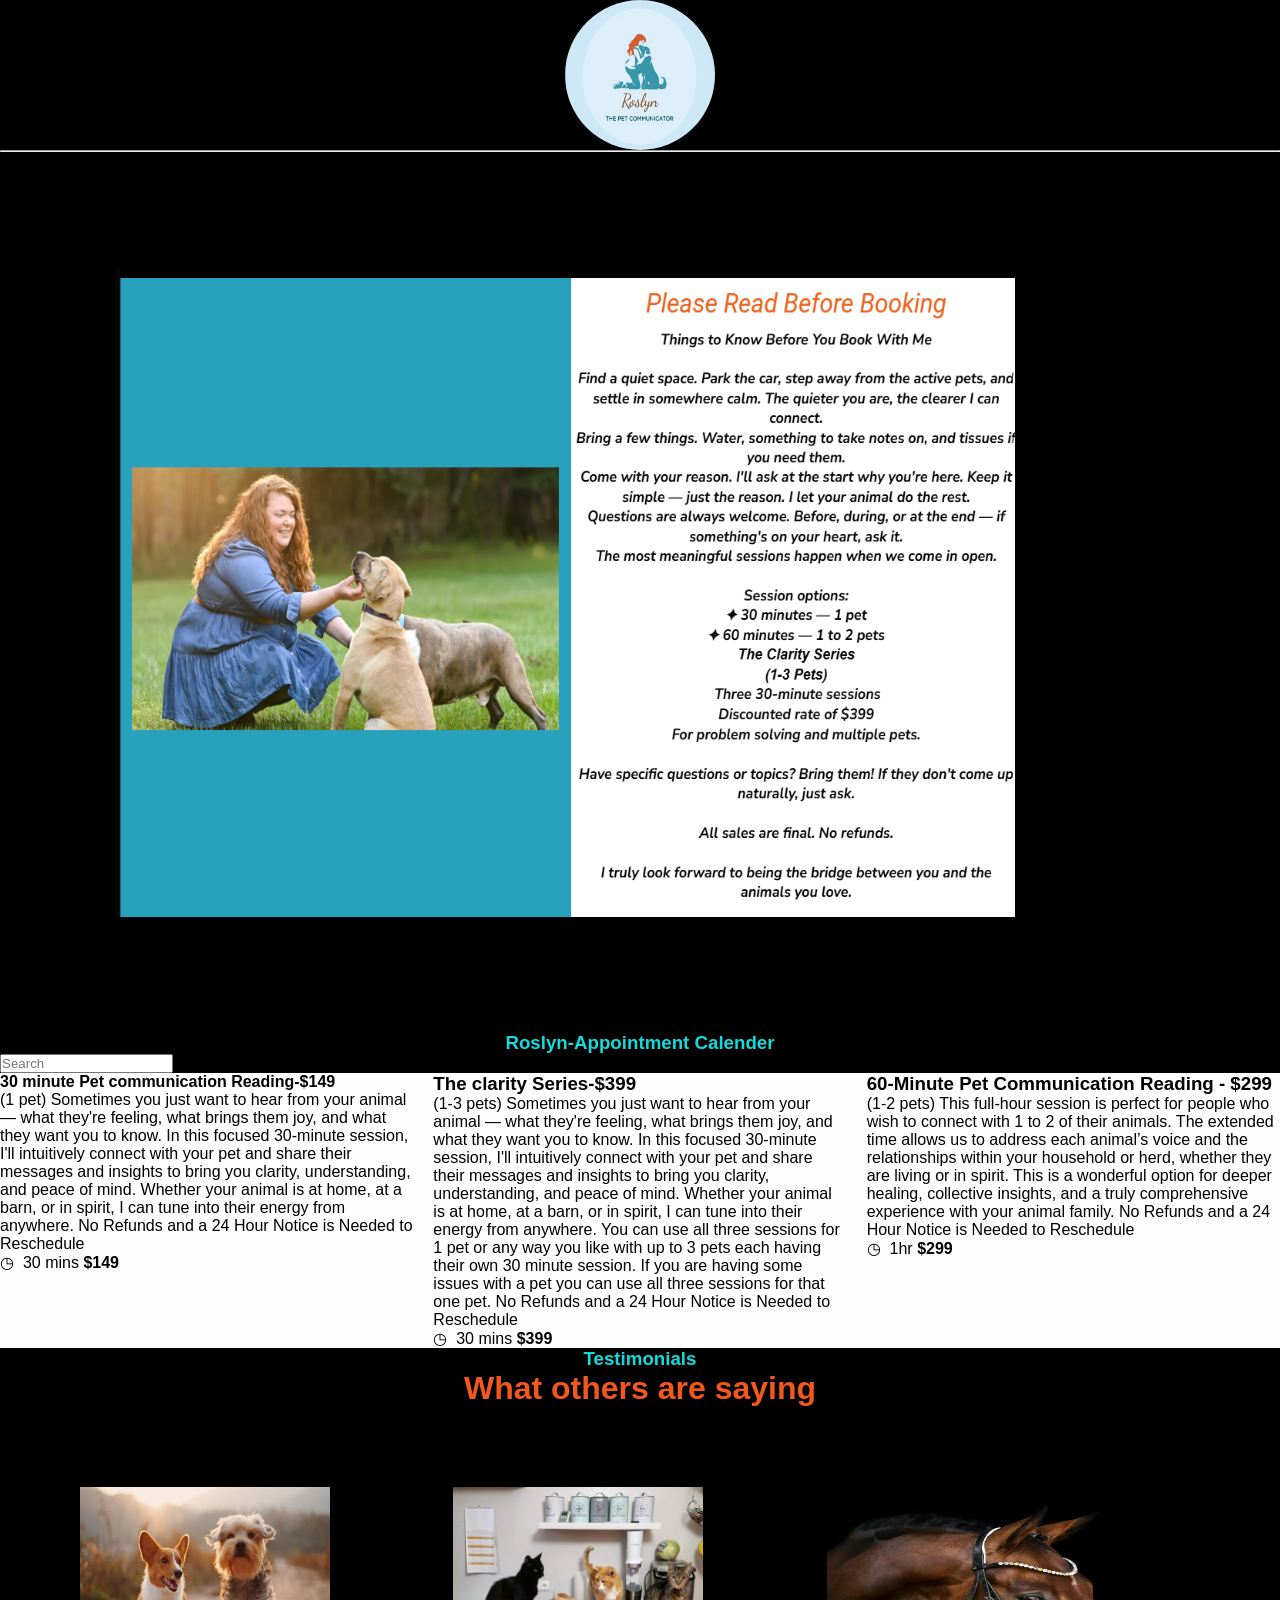
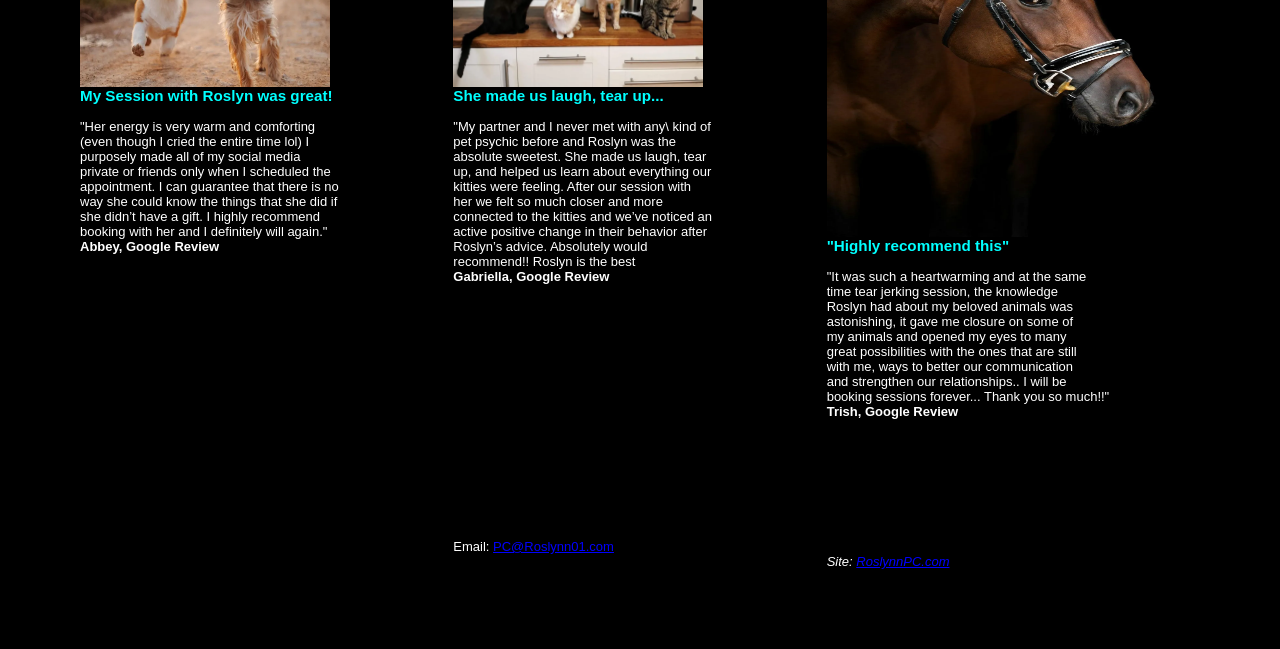
==== index.html @ 537d7825 "Initial Commit" ====
<! DOCTYPE html>
<html>
    <head>
        <title>Roslyn</title>
        <link rel="stylesheet" href="style.css">
    </head>
    <body>
        <header>
            <div class="logo">
            <img src="logo.png" width="150" height="150">
            </div>
        </header>
        <hr>
        
        <div class="byg">
            <img src="new.png" width="900" height="650">
        </div>


             <div class="boo">
            <h3>Roslyn-Appointment Calender</h3>
            </div>
            <div class="search-box">
        <input type="text" placeholder="Search">
        </div>
    
    </div>

    <section class="class-containter">
    
            <!--card 1-->
            <div class="osh">
                    <h4>30 minute Pet communication Reading-$149</h4>
                            <p>(1 pet) Sometimes you just want to hear from your
                             animal — what they're feeling, what brings them joy, and 
                                 what they want you to know. In this focused 30-minute session,
                                 I'll intuitively connect with your pet and share their messages 
                                     and insights to bring you clarity, understanding, and peace of mind.
                                      Whether your animal is at home, at a barn, or in spirit, I can tune
                                         into their energy from anywhere. No Refunds and a 24 Hour Notice is
                                            Needed to Reschedule</p>

                <div class="button">
                     <span>◷ &nbsp;30 mins</span>
                        <strong>$149</strong>
    
                </div>

            </div>

        <!--card 2-->
        <div class="buss">
                <h3>The clarity Series-$399</h3>
                    <p>(1-3 pets) Sometimes you just want to hear from your animal — what they're
                        feeling, what brings them joy, and what they want you to know. In this focused
                        30-minute session, I'll intuitively connect with your pet and share their
                        messages and insights to bring you clarity, understanding, and peace of mind.
                            Whether your animal is at home, at a barn, or in spirit, I can tune into their 
                            energy from anywhere. You can use all three sessions for 1 pet or any way you
                            like with up to 3 pets each having their own 30 minute session. If you are having 
                                some issues with a pet you can use all three sessions for that one pet. No Refunds
                                and a 24 Hour Notice is Needed to Reschedule</p>
            
                  <div class="buq">
                        <span>◷ &nbsp;30 mins</span>
                        <strong>$399</strong>
                  </div>

        </div>
             <!--card 3-->
                <div class="bizz">
                        <h3>60-Minute Pet Communication Reading - $299</h3>
                                <p>(1-2 pets) This full-hour session is perfect for people who wish to connect with 1 to 2 of their
                                    animals. The extended time allows us to address each animal’s voice and the relationships within 
                                    your household or herd, whether they are living or in spirit. This is a wonderful option for deeper
                                         healing, collective insights, and a truly comprehensive experience with your animal family. No Refunds
                                         and a 24 Hour Notice is Needed to Reschedule</p>
                                        <div class="uzz">
                                                    <span>◷ &nbsp;1hr</span>
                                                        <strong>$299</strong>
                                        </div>
                </div>
    </section>
                <div class="bym">
                <h3>Testimonials</h3>
                    <h1><b>What others are saying</b></h1>
                    </div>


            <section class="leg">
                <!--card 1-->
                <div class="firstt">
                    <img src="qqq" height="200" width="250">
                    <h3>My Session with Roslyn was great!</h3>
                     <br><p>"Her energy is very warm and comforting<br>
                        (even though I cried the entire time lol) I<br> 
                        purposely made all of my social media<br> private
                         or friends only when I scheduled the<br> appointment.
                        I can guarantee that there is no<br> way she could know 
                        the things that she did if<br> she didn’t have a gift. I 
                        highly recommend <br>booking with her and I definitely will 
                        again."</p>
                        <h4>Abbey, Google Review</h4>
                </div>

                <!--card 2-->
                <div class="secc">
                   <img src="cat 2" width="250" height="200">
                   <h3>She made us laugh, tear up...</h3>
                  <br><p>"My partner and I never met with any\
                    kind of<br> pet psychic before and Roslyn was the <br>absolute 
                    sweetest. She made us laugh, tear<br> up, and helped us learn
                     about everything our <br>kitties were feeling. After our session
                    with<br> her we felt so much closer and more <br>connected to the kitties
                    and we’ve noticed an<br> active positive change in their behavior after<br> 
                     Roslyn’s advice. Absolutely would<br> recommend!! Roslyn is the best</p> 
                     <h4>Gabriella, Google Review</h4>
                    <br>
                    <br>
                    <br>
                    <br>
                    <br>
                    <br>
                    <br>
                    <br>
                    <br>
                    <br>
                    <br>
                    <br>
                    <br>
                    <br>
                    <br>
                    <br>

                     <br><p>Email: <u>PC@Roslynn01.com</u></p>
                </div>

                <!--card 3-->
                <div class="thirdd">
                    <img src="horses" width=" 350" height="350">
                    <h3>"Highly recommend this"</h3>   
                    <br><p>"It was such a heartwarming and at the same<br> time tear
                        jerking session, the knowledge <br> Roslyn had about my 
                        beloved animals was<br> astonishing, it gave me closure
                        on some of<br> my animals and opened my eyes to many <br>great
                        possibilities with the ones that are still<br> with me,
                        ways to better our communication<br> and strengthen our
                        relationships.. I will be<br> booking sessions forever...
                        Thank you so much!!"</p>
                     <h4>Trish, Google Review</h4>
                    <br>
                    <br>    
                    <br>    
                    <br>
                    <br>    
                    <br>    
                    <br>
                    <br> 
                     <br><p><i>Site: <u>RoslynnPC.com</u></i></p>
                     
                </div> 
        </section>                

    </body>          
</html>
---- style.css ----
* {
    margin: 0;
    padding: 0;
    box-sizing: border-box;
    font-family: Arial, Helvetica, sans-serif;
}
body{
    background-color: black;
    color: rgb(17, 219, 219);
    
}
h1{
    color: rgb(242, 87, 30);
}
.first{
    display: grid;
    grid-template-columns: 1fr 1fr 1fr;
    max-width: 1100px;
    margin: 50px auto;
    font-size: large;
   
}
header{
    text-align: center;
    img{
        border-radius: 100px;
    }


}
.second{
    text-align: center;
}
.btn{
    color: rgb(255, 255, 255);
    background-color: orangered;
    border-radius: 10px;
    border-color: gold;
    padding:10px auto;
    margin: 10px auto;
   width: 125px;
   height: 35px;
    
}
.btn:hover{
    cursor: pointer;
    transition: 0.38s;
    background-color: azure;
    color: black;
}
.third{
    grid-template-columns: 1fr 1fr;
    gap: 20px;
    align-items: center;
    display: grid;
    padding: 50px;
    font-family: Arial, Helvetica, sans-serif;
    h2{
        color: orangered;
    }
}
.vizz{
     grid-template-columns: 1fr 1fr;
    gap: 20px;
    align-items: start;
    display: grid;
    padding: 50px;
    font-family: Arial, Helvetica, sans-serif;
    h2{
        color: white;
        bold;
    }
}
.fourth{
     grid-template-columns: 1fr 1fr;
     color: white;
    gap: 20px;
    align-items: center;
    display: grid;
    padding: 50px;
    h2{
        color: orangered;
    }
    u{
        color: blue;
    }
}
.fifth{
    align-content: center;
    text-align: center;
    padding: 50px;
}
.sixth{
    display: grid;
    grid-template-columns: 1fr 1fr 1fr;
    padding: 50px;
    align-content: center;
    gap: 20px;
    margin: 30px;
}
.seven{
    display: grid;
    grid-template-columns: 1fr 1fr;
    padding: 50px;
    gap: 30px;
    margin: 60px;
}
.abu{
    text-align: center;
}
.eight{
    display: grid;
    grid-template-columns: 1fr 1fr;
    gap: 15px;
    padding: 50px;
    margin: 70px;
    font-size: large;
}
.nine{
    display: grid;
    grid-template-columns: 1fr 1fr;
    gap: 30px;
    padding: 50px;
    u{
        color: blue;
    }
}
.byg{
    align-items: center;
    margin: 50px;
    padding: 65px;
}
.bym{
    text-align: center;
}
.leg{
    color: white;
    display: grid;
    grid-template-columns: 1fr 1fr 1fr;
    padding: 50px;
    align-content: center;
    margin: 30px;
    font-size: small;
    u{
        color: blue;
    }
  h3{
        color: aqua;
    }
}
.class-containter{
    display: flex;
    gap: 20px;
    justify-content: center;
    background-color: rgb(255, 254, 254);
    color: black;

}
.osh{
    flex: 1;
    border: 1px cornflowerblue;
    border-radius: 25px;

}
.buss{
    flex: 1;
    border: 1px cornflowerblue;
    border-radius: 25px;

}
.bizz{
    flex: 1;
    border-radius: 25px;
    border: 1px cornflowerblue;
}
.boo{
text-align: center;
}
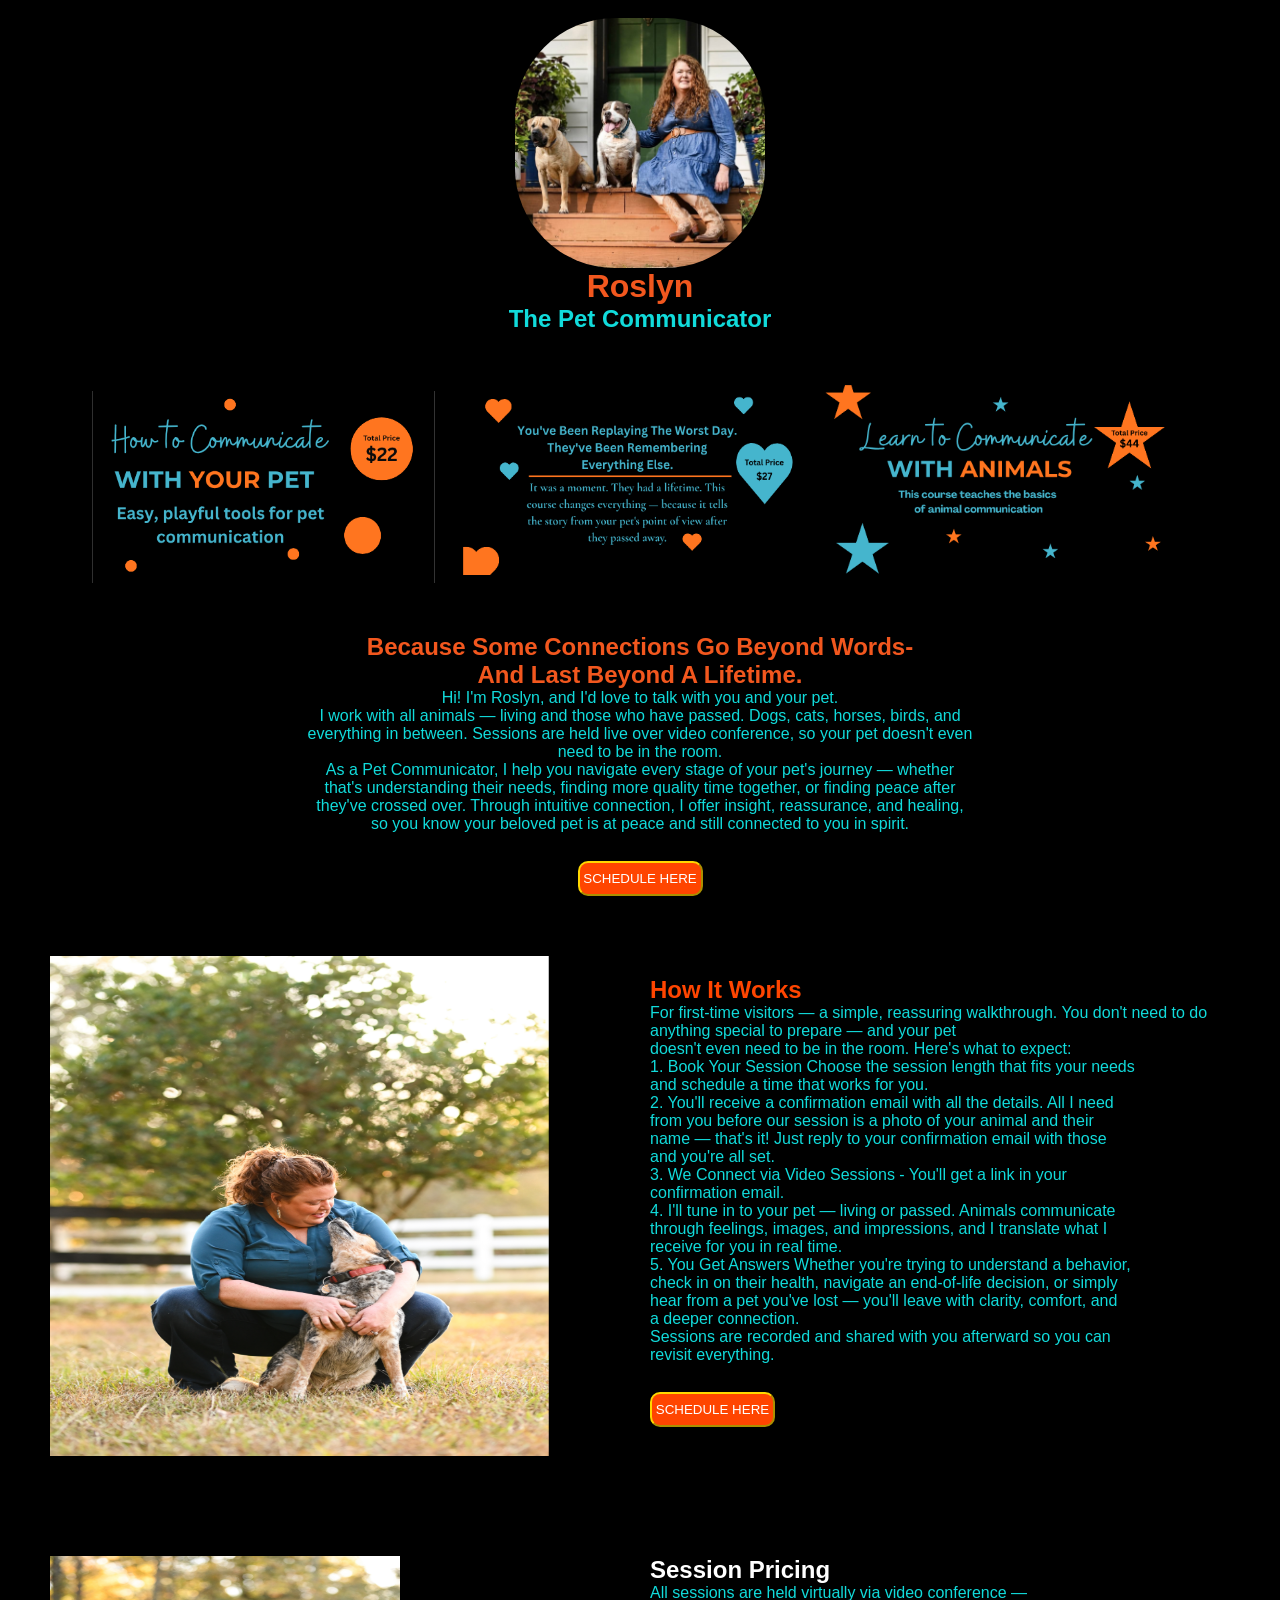
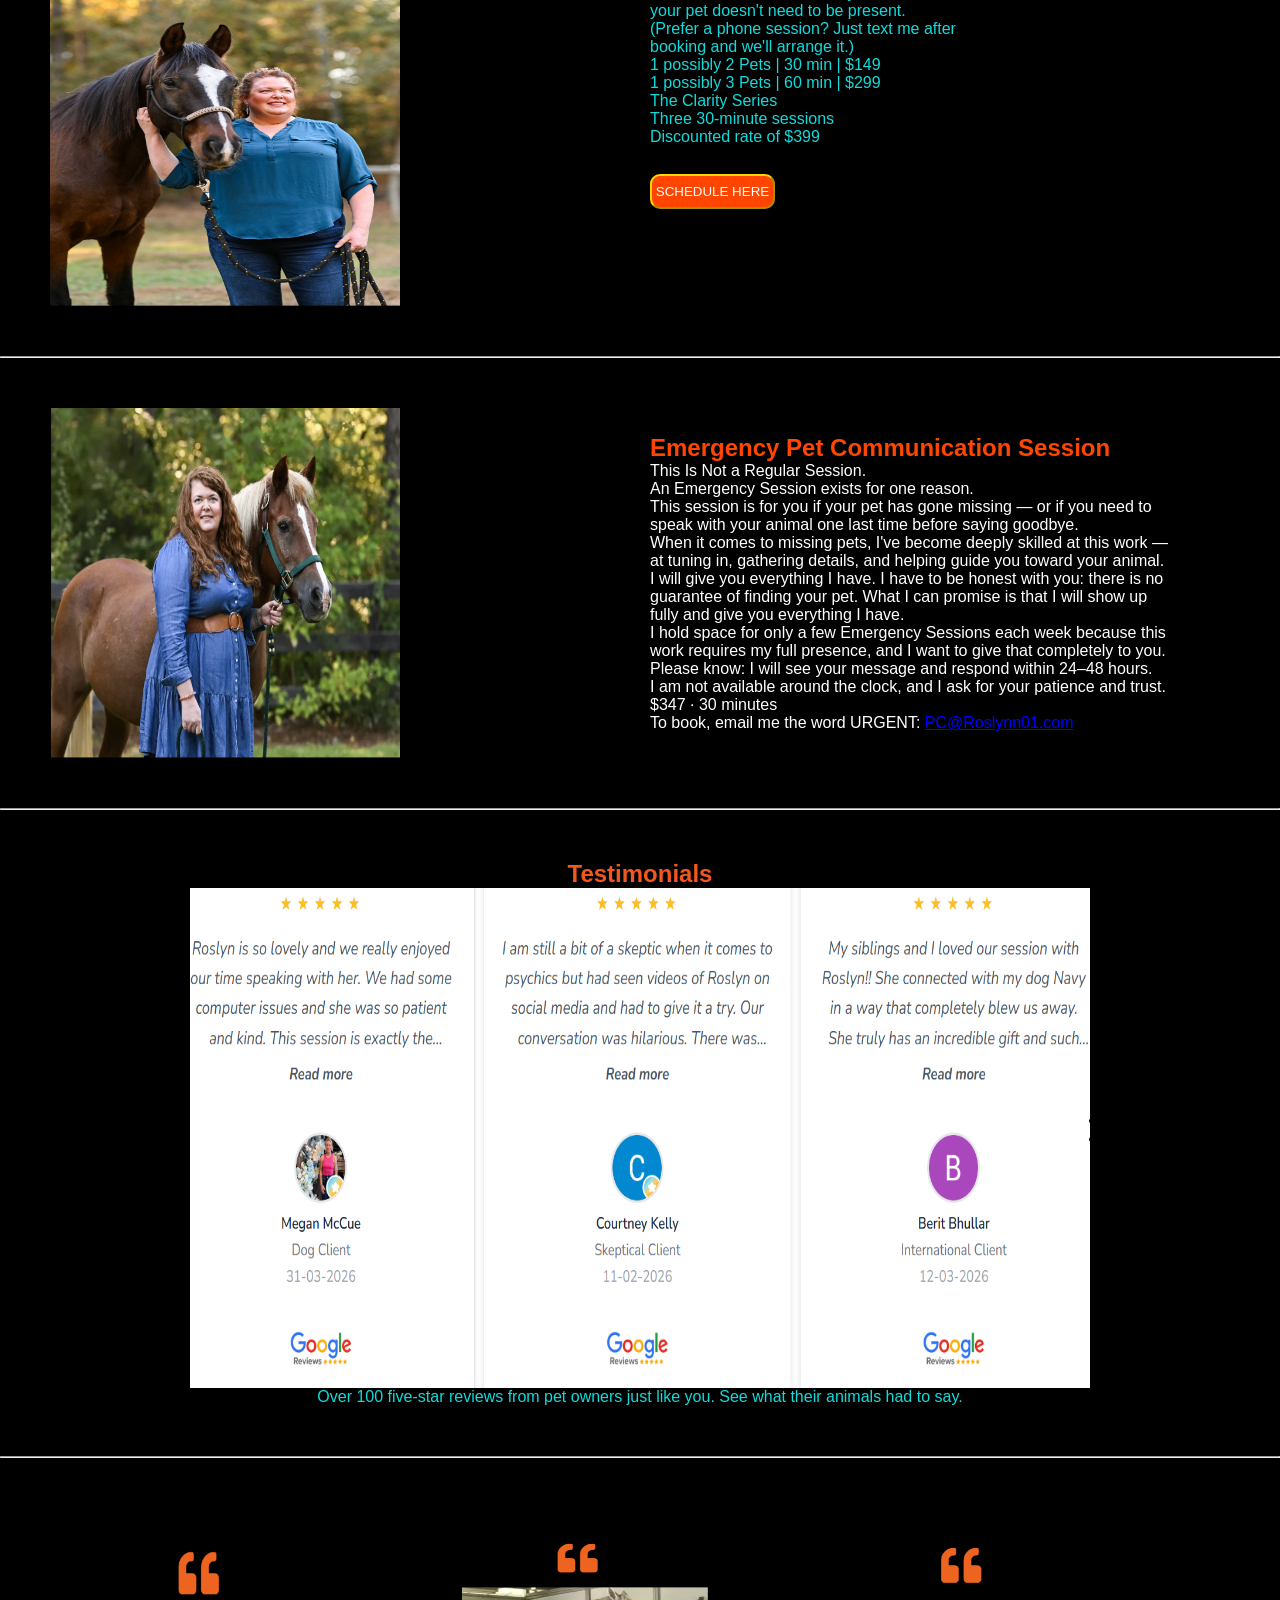
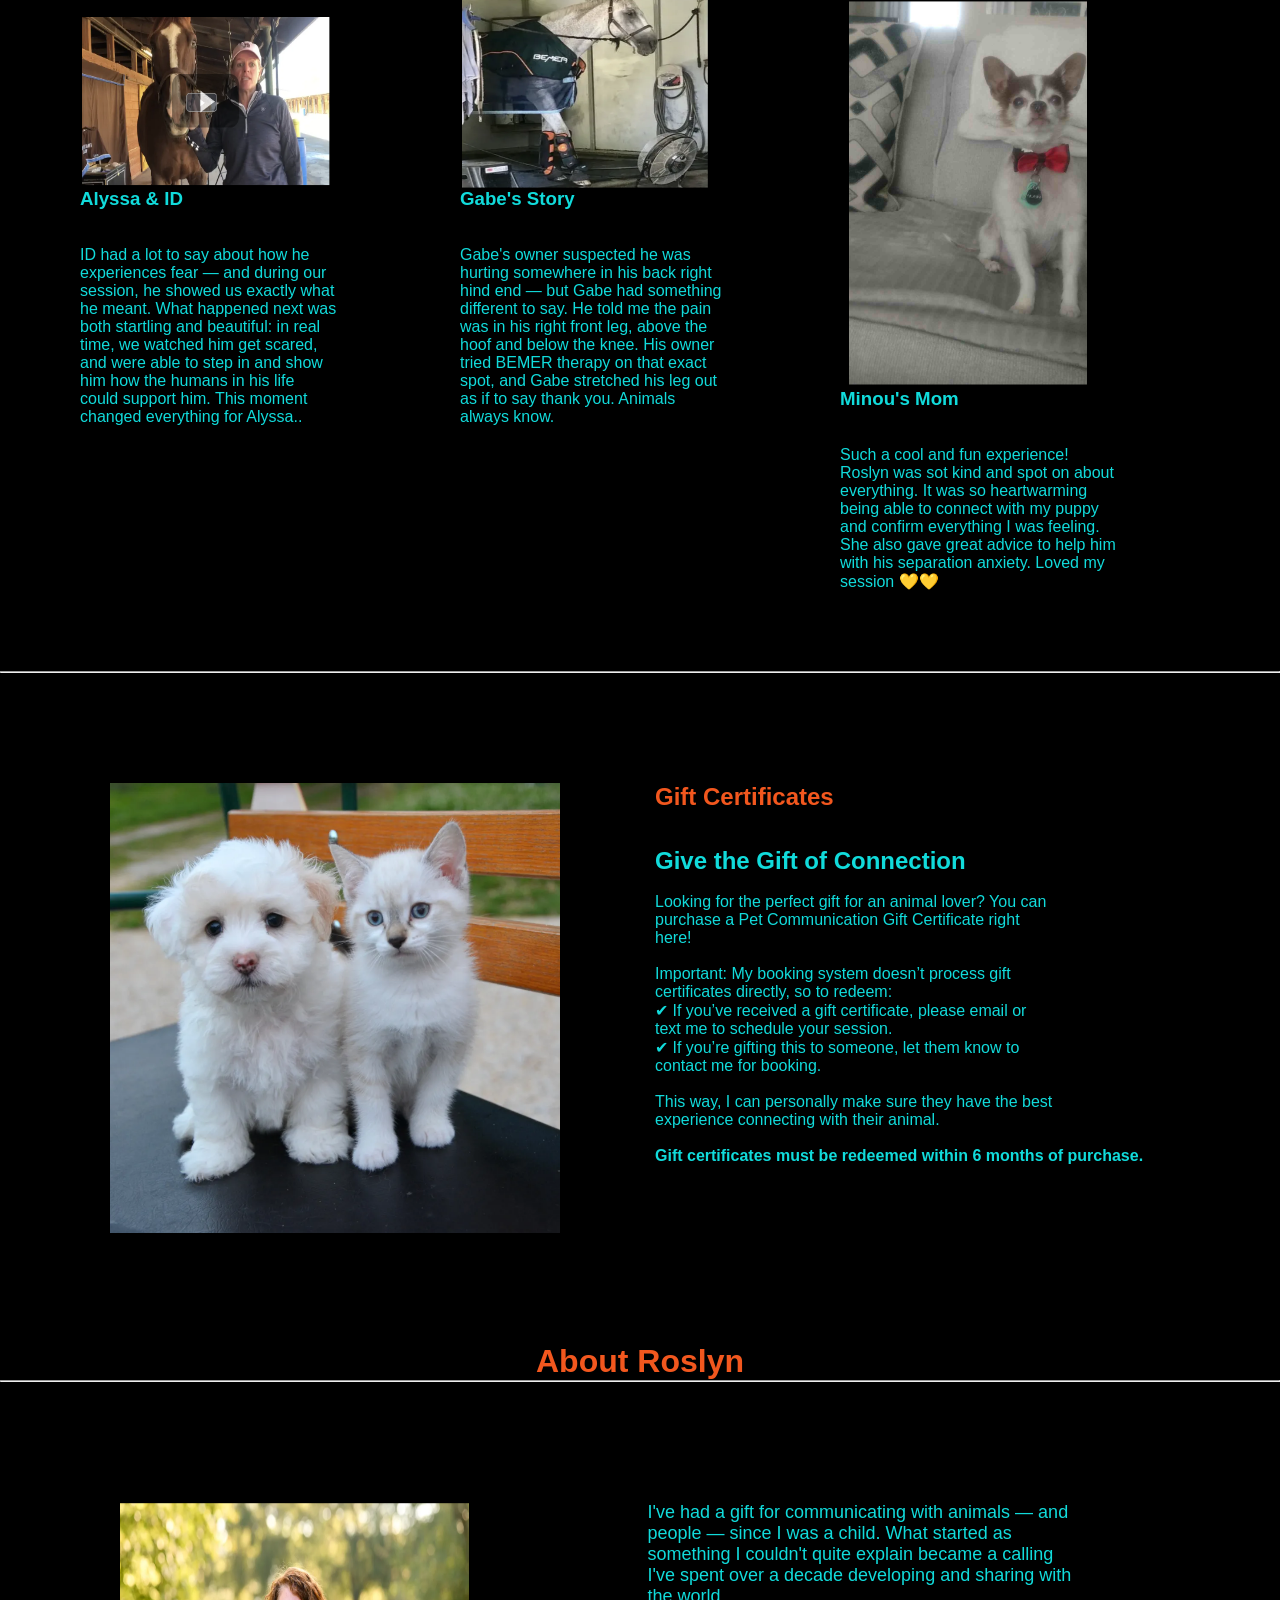
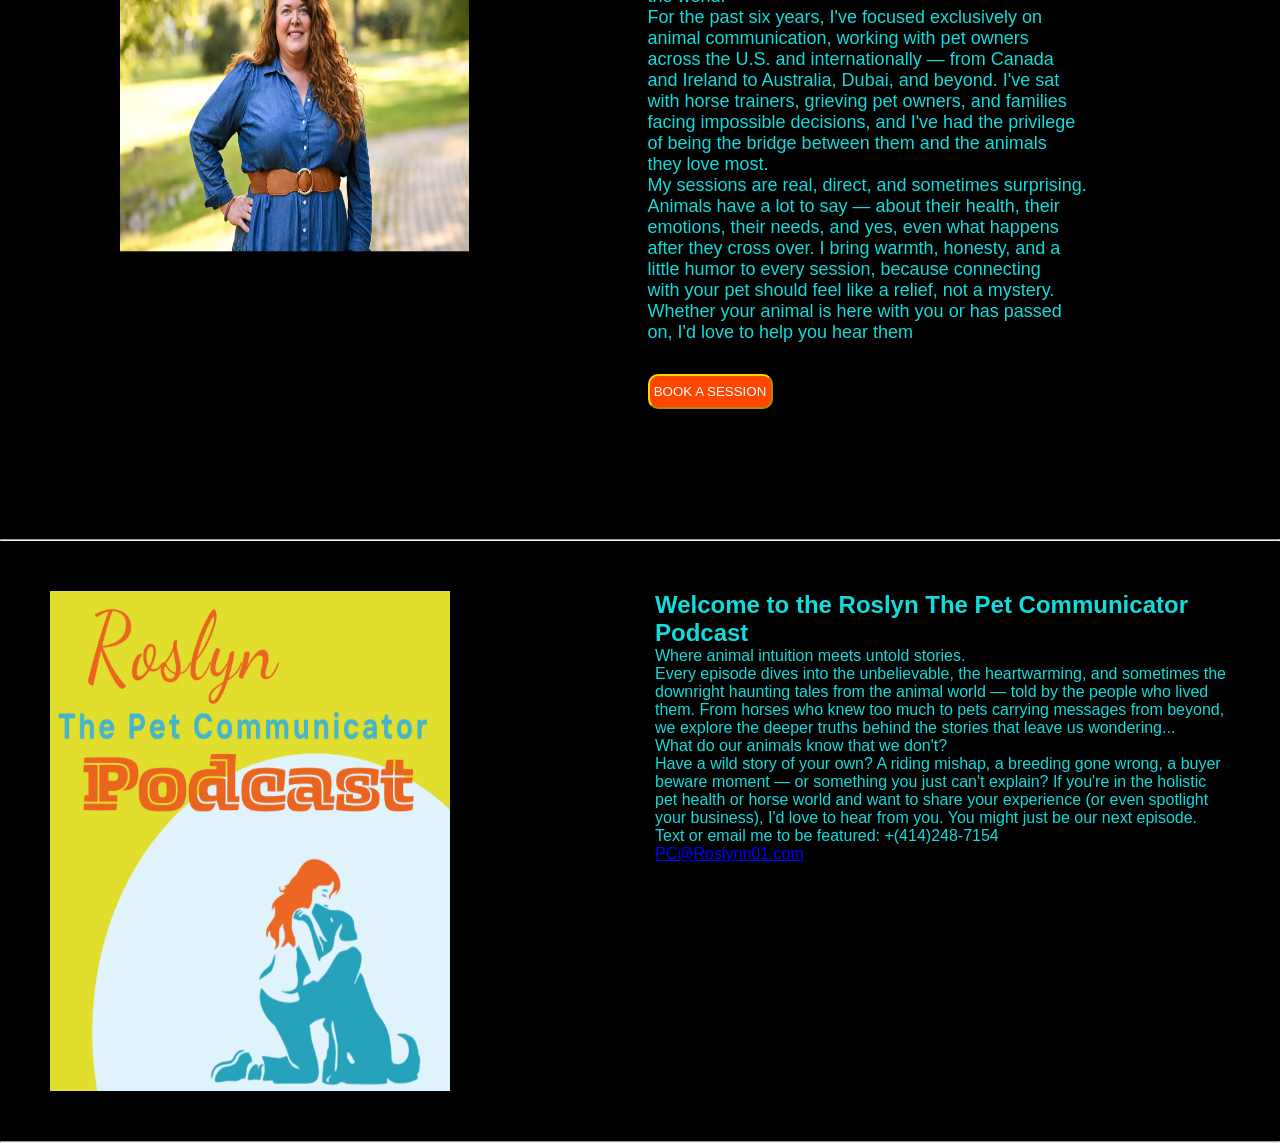
==== commit ca13cb21: "Renamed a folder to suit the actual index file" ====
--- a/index.html
+++ b/index.html
@@ -6,160 +6,263 @@
     </head>
     <body>
         <header>
-            <div class="logo">
-            <img src="logo.png" width="150" height="150">
-            </div>
+            <br>
+            <img src="with.jpg" width="250" height="250">
+            <h1>Roslyn</h1>
+            <h2>The Pet Communicator</h2>
+            
         </header>
-        <hr>
-        
-        <div class="byg">
-            <img src="new.png" width="900" height="650">
+
+        <div class="first">
+        
+            <img src="first img.png" width="350" height="200">
+            <img src="secimg.png" width="350" height="200">
+            <img src="thirsdimg.png" width="350" height="200">
+            
+
         </div>
-
-
-             <div class="boo">
-            <h3>Roslyn-Appointment Calender</h3>
-            </div>
-            <div class="search-box">
-        <input type="text" placeholder="Search">
-        </div>
-    
-    </div>
-
-    <section class="class-containter">
-    
+        <section class="second">
+            <h1>Because Some Connections Go Beyond Words-<br>
+                And Last Beyond A Lifetime.</h1>
+                <p>Hi! I'm Roslyn, and I'd love to talk with you and your pet.<br>
+                    I work with all animals — living and those who have passed. 
+                    Dogs, cats, horses, birds, and <br>everything in between. Sessions 
+                    are held live over video conference, so your pet doesn't even <br>
+                    need to be in the room.<br>
+                    As a Pet Communicator, 
+                    I help you navigate every stage 
+                    of your pet's journey — whether<br> that's understanding 
+                    their needs, finding more quality time together, or finding 
+                    peace after<br> they've crossed over. Through intuitive connection,
+                     I offer insight, reassurance, and healing,<br> so you know your beloved 
+                     pet is at peace and still connected to you in spirit.</p>
+                     
+                     <a href="index.html">
+                        <br><button  class="btn">SCHEDULE HERE</button>
+                     </a>
+        </section>
+
+        <section class="third">
+            <div class="min">      
+              <img src="withdog.png" width="500" height="500">
+              </div>
+              <div>
+            <h2>How It Works</h2>
+            <p>For first-time visitors — a simple, reassuring walkthrough.
+                You don't need to do anything special to prepare — 
+                and your pet<br> doesn't even need to be in the room. Here's what to expect:</p>
+                <p>1. Book Your Session Choose the session length that fits your needs<br> and 
+                    schedule a time that works for you.</p>
+                <p>2. You'll receive a confirmation email
+                     with all the details. All I need<br> from you 
+                     before our session is a photo of your animal 
+                     and their<br> name — that's it! Just reply to your 
+                     confirmation email with those<br> and you're all set.</p>
+                <p>3. We Connect via Video Sessions - You'll get a 
+                    link in your<br> confirmation email.</p>
+                <p>4. I'll tune in to your pet — living or passed.
+                     Animals communicate<br> through feelings, images, and 
+                     impressions, and I translate what I<br> receive for you in real time.</p>
+                <p>5. You Get Answers Whether you're trying to understand a behavior,<br> check 
+                    in on their health, navigate an end-of-life decision, or simply<br> hear from
+                     a pet you've lost — you'll leave with clarity, comfort, and<br> a deeper connection.</p>
+                <p>Sessions are recorded and shared with you afterward so you can<br> revisit everything.</p>
+                
+                <a href="index.html">
+                    <br><button  class="btn">SCHEDULE HERE</button>
+                </a><br>
+                </div>
+
+        </section>
+        
+              <div class="vizz">
+            <img src="withors.png" width="350" height="350">
+            
+            <div class="text-container">
+            <h2>Session Pricing</h2>
+            <p>All sessions are held virtually via 
+                video conference —<br>your pet doesn't need to be
+                 present.<br>(Prefer a phone session? Just text me after <br> booking
+                  and we'll arrange it.)</p>
+            <p>1 possibly 2 Pets | 30 min | $149</p>
+            <p>1 possibly 3 Pets | 60 min | $299</p>
+            <p>The Clarity Series</p>
+            <p>Three 30-minute sessions</p>
+            <p>Discounted rate of $399</p>
+            <a href="index.html">
+                <br><button  class="btn">SCHEDULE HERE</button>
+            </a>
+            </div>
+            </div> 
+         
+            <hr>
+         
+       
+        <section class="fourth">
+            <img src="with2.png" width="350" height="350">
+            <div class="dd">
+            <h2>Emergency Pet Communication Session</h2>
+            <p>This Is Not a Regular Session.</p>
+            <p>An Emergency Session exists for one reason.</p>
+            <p>This session is for you if your pet has gone missing
+                 — or if you need to <br> speak with your animal one last 
+                 time before saying goodbye.</p>
+                 <p>When it comes to missing pets, I've become deeply 
+                    skilled at this work — <br> at tuning in, gathering details, 
+                    and helping guide you toward your animal.<br>  I will give you
+                     everything I have. I have to be honest with you: there is no<br>  
+                     guarantee of finding your pet. What I can promise is that I will
+                      show up <br> fully and give you everything I have.</p>
+                      <p>I hold space for only a few Emergency Sessions each week because
+                         this<br>  work requires my full presence, and I want to give that completely
+                          to you.<br>  Please know: I will see your message and respond within 24–48 hours.<br> 
+                           I am not available around the clock, and I ask for your patience and trust.</p>
+                       <p>$347 · 30 minutes</p>
+                       <p>To book, email me the word URGENT:  <u>PC@Roslynn01.com</u></p>
+                       </div>
+                       
+        </section>
+         <hr> 
+        <section class="fifth">
+            <h1><b>Testimonials</b></h1>
+            <img src="test.png" width="900" height="500">
+            <p>Over 100 five-star reviews from pet owners just like you. See what their animals had to say.</p>
+            <a href="#"></a>
+            </a>
+            
+         </section>
+          <hr> 
+
+         <section class="sixth">
             <!--card 1-->
-            <div class="osh">
-                    <h4>30 minute Pet communication Reading-$149</h4>
-                            <p>(1 pet) Sometimes you just want to hear from your
-                             animal — what they're feeling, what brings them joy, and 
-                                 what they want you to know. In this focused 30-minute session,
-                                 I'll intuitively connect with your pet and share their messages 
-                                     and insights to bring you clarity, understanding, and peace of mind.
-                                      Whether your animal is at home, at a barn, or in spirit, I can tune
-                                         into their energy from anywhere. No Refunds and a 24 Hour Notice is
-                                            Needed to Reschedule</p>
-
-                <div class="button">
-                     <span>◷ &nbsp;30 mins</span>
-                        <strong>$149</strong>
-    
+            <div class="card">
+            <img src="blv1.png" width="250" height="250">
+            <h3>Alyssa & ID</h3><br>
+            <br><p>ID had a lot to say about how he<br> experiences
+                 fear — and during our<br> session, he showed us 
+                 exactly what<br> he meant. What happened next was<br>
+                  both startling and beautiful: in real<br> time, we
+                   watched him get scared,<br> and were able to step 
+                   in and show<br> him how the humans in his life<br> could 
+                   support him. This moment <br>changed everything for Alyssa..</p>
+                   </div>
+
+                   <!--card 2-->
+                   <div class="card">
+            <img src="blv2.png" width="250" height="250">
+            <h3>Gabe's Story</h3><br>
+            <br><p>Gabe's owner suspected he was<br> hurting 
+                somewhere in his back right<br> hind end —
+                 but Gabe had something <br>different to say. 
+                 He told me the pain <br>was in his right front 
+                 leg, above the<br> hoof and below the knee. His owner<br>
+                  tried BEMER therapy on that exact <br>spot, and Gabe stretched 
+                  his leg out<br> as if to say thank you. Animals<br> always know.</p>
+                  </div>
+                <!--card 3-->
+                <div class="card">
+            <img src="blv3.png" width="250" height="450">
+            <h3>Minou's Mom</h3><br>
+            <br><p>Such a cool and fun experience! <br>Roslyn was sot
+                 kind and spot on about<br> everything. It was so 
+                 heartwarming <br>being able to connect with my puppy <br>
+                 and confirm everything I was feeling.<br> She also gave 
+                 great advice to help him <br>with his separation anxiety.
+                  Loved my <br>session 💛💛</p>
+                  </div>
+                  
+         </section>
+         <hr>
+
+         <section class="seven">
+            <div class="min">
+                <img src="catcat.png" width="450" height="450">
+            </div>
+            <div class="wrt">
+                <h1>Gift Certificates</h1><br>
+                <br><H2>Give the Gift of Connection</h2><br>
+                <p>Looking for the perfect gift for 
+                  an animal lover? You can<br> purchase a Pet 
+                   Communication Gift Certificate right <br>here!</p><br>
+                   <p>Important: My booking system doesn’t process
+                     gift <br>certificates directly, so to redeem:</p>
+                     <p>✔ If you’ve received a gift certificate, 
+                        please email or <br>text me to schedule your 
+                        session.<br></p>
+                <p>✔ If you’re gifting this to someone, 
+                    let them know to<br> contact me for booking.</p>
+                    <br><p>This way, I can personally make sure they
+                         have the best <br>experience connecting with
+                          their animal.</p>
+                <br><h4>Gift certificates must be redeemed within 6 months of purchase.</h4>
+            </div>
+         </section>
+        
+
+         <div class="abu">
+            <h1><b>About Roslyn</b></h1>
+            </div>
+             <hr> 
+
+         <section class="eight">
+            <div class="vey">
+               <img src="picalone.png" width="350" height="350">
+            </div>
+
+            <div class="vay">
+            <p>I've had a gift for communicating with animals — and<br> 
+                people — since I was a child. What started as<br>  something
+                 I couldn't quite explain became a calling<br> I've spent over
+                  a decade developing and sharing with <br>the world.</p>
+            <p>For the past six years, I've focused exclusively on<br> animal
+                 communication, working with pet owners <br>across the U.S. and 
+                 internationally — from Canada <br>and Ireland to Australia, Dubai, 
+                 and beyond. I've sat <br>with horse trainers, grieving pet owners, and 
+                 families<br> facing impossible decisions, and I've had the privilege <br>of being the 
+                 bridge between them and the animals <br>they love most.</p>
+            <p>My sessions are real, direct, and sometimes surprising.<br> 
+                Animals have a lot to say — about their health, their<br> emotions, 
+                their needs, and yes, even what happens <br>after they cross over. I bring 
+                warmth, honesty, and a<br> little humor to every session, because connecting<br> 
+                with your pet should feel like a relief, not a mystery.<br>
+                Whether your animal is here with you or has passed<br> on, I'd 
+                love to help you hear them</p>
+                <a href="index.html">
+                    <br><button  class="btn">BOOK A SESSION</button>
+                </a>
                 </div>
-
-            </div>
-
-        <!--card 2-->
-        <div class="buss">
-                <h3>The clarity Series-$399</h3>
-                    <p>(1-3 pets) Sometimes you just want to hear from your animal — what they're
-                        feeling, what brings them joy, and what they want you to know. In this focused
-                        30-minute session, I'll intuitively connect with your pet and share their
-                        messages and insights to bring you clarity, understanding, and peace of mind.
-                            Whether your animal is at home, at a barn, or in spirit, I can tune into their 
-                            energy from anywhere. You can use all three sessions for 1 pet or any way you
-                            like with up to 3 pets each having their own 30 minute session. If you are having 
-                                some issues with a pet you can use all three sessions for that one pet. No Refunds
-                                and a 24 Hour Notice is Needed to Reschedule</p>
-            
-                  <div class="buq">
-                        <span>◷ &nbsp;30 mins</span>
-                        <strong>$399</strong>
-                  </div>
-
-        </div>
-             <!--card 3-->
-                <div class="bizz">
-                        <h3>60-Minute Pet Communication Reading - $299</h3>
-                                <p>(1-2 pets) This full-hour session is perfect for people who wish to connect with 1 to 2 of their
-                                    animals. The extended time allows us to address each animal’s voice and the relationships within 
-                                    your household or herd, whether they are living or in spirit. This is a wonderful option for deeper
-                                         healing, collective insights, and a truly comprehensive experience with your animal family. No Refunds
-                                         and a 24 Hour Notice is Needed to Reschedule</p>
-                                        <div class="uzz">
-                                                    <span>◷ &nbsp;1hr</span>
-                                                        <strong>$299</strong>
-                                        </div>
-                </div>
-    </section>
-                <div class="bym">
-                <h3>Testimonials</h3>
-                    <h1><b>What others are saying</b></h1>
-                    </div>
-
-
-            <section class="leg">
-                <!--card 1-->
-                <div class="firstt">
-                    <img src="qqq" height="200" width="250">
-                    <h3>My Session with Roslyn was great!</h3>
-                     <br><p>"Her energy is very warm and comforting<br>
-                        (even though I cried the entire time lol) I<br> 
-                        purposely made all of my social media<br> private
-                         or friends only when I scheduled the<br> appointment.
-                        I can guarantee that there is no<br> way she could know 
-                        the things that she did if<br> she didn’t have a gift. I 
-                        highly recommend <br>booking with her and I definitely will 
-                        again."</p>
-                        <h4>Abbey, Google Review</h4>
-                </div>
-
-                <!--card 2-->
-                <div class="secc">
-                   <img src="cat 2" width="250" height="200">
-                   <h3>She made us laugh, tear up...</h3>
-                  <br><p>"My partner and I never met with any\
-                    kind of<br> pet psychic before and Roslyn was the <br>absolute 
-                    sweetest. She made us laugh, tear<br> up, and helped us learn
-                     about everything our <br>kitties were feeling. After our session
-                    with<br> her we felt so much closer and more <br>connected to the kitties
-                    and we’ve noticed an<br> active positive change in their behavior after<br> 
-                     Roslyn’s advice. Absolutely would<br> recommend!! Roslyn is the best</p> 
-                     <h4>Gabriella, Google Review</h4>
-                    <br>
-                    <br>
-                    <br>
-                    <br>
-                    <br>
-                    <br>
-                    <br>
-                    <br>
-                    <br>
-                    <br>
-                    <br>
-                    <br>
-                    <br>
-                    <br>
-                    <br>
-                    <br>
-
-                     <br><p>Email: <u>PC@Roslynn01.com</u></p>
-                </div>
-
-                <!--card 3-->
-                <div class="thirdd">
-                    <img src="horses" width=" 350" height="350">
-                    <h3>"Highly recommend this"</h3>   
-                    <br><p>"It was such a heartwarming and at the same<br> time tear
-                        jerking session, the knowledge <br> Roslyn had about my 
-                        beloved animals was<br> astonishing, it gave me closure
-                        on some of<br> my animals and opened my eyes to many <br>great
-                        possibilities with the ones that are still<br> with me,
-                        ways to better our communication<br> and strengthen our
-                        relationships.. I will be<br> booking sessions forever...
-                        Thank you so much!!"</p>
-                     <h4>Trish, Google Review</h4>
-                    <br>
-                    <br>    
-                    <br>    
-                    <br>
-                    <br>    
-                    <br>    
-                    <br>
-                    <br> 
-                     <br><p><i>Site: <u>RoslynnPC.com</u></i></p>
-                     
-                </div> 
-        </section>                
-
-    </body>          
-</html>
+         </section>
+          <hr> 
+
+         <section class="nine">
+            <div class="boy">
+            <img src="secss.png" width="400" height="500">
+            </div>
+
+            <div class="boy">         
+                  <h2>Welcome to the Roslyn The Pet Communicator Podcast</h2>
+              <p>Where animal intuition meets untold stories.</p>
+              <p>Every episode dives into the unbelievable, the heartwarming,
+                 and sometimes the downright haunting tales from the animal
+                 world — told by the people who lived them. From horses who 
+                 knew too much to pets carrying messages from beyond, we explore
+                  the deeper truths behind the stories that leave us wondering...</p>
+              <p>What do our animals know that we don't?</p>
+              <p>Have a wild story of your own? A riding mishap, 
+                a breeding gone wrong, a buyer beware moment — or 
+                something you just can't explain? If you're in the holistic
+                 pet health or horse world and want to share your experience 
+                 (or even spotlight your business), I'd love to hear from you. 
+                 You might just be our next episode.</p>
+                 <p>Text or email me to be featured: +(414)248-7154</p>
+                 <p><u>PC@Roslynn01.com</u></p>
+                  
+            </div>       
+                </section>
+                 <hr> 
+                
+
+        
+       
+     </body>
+</html>
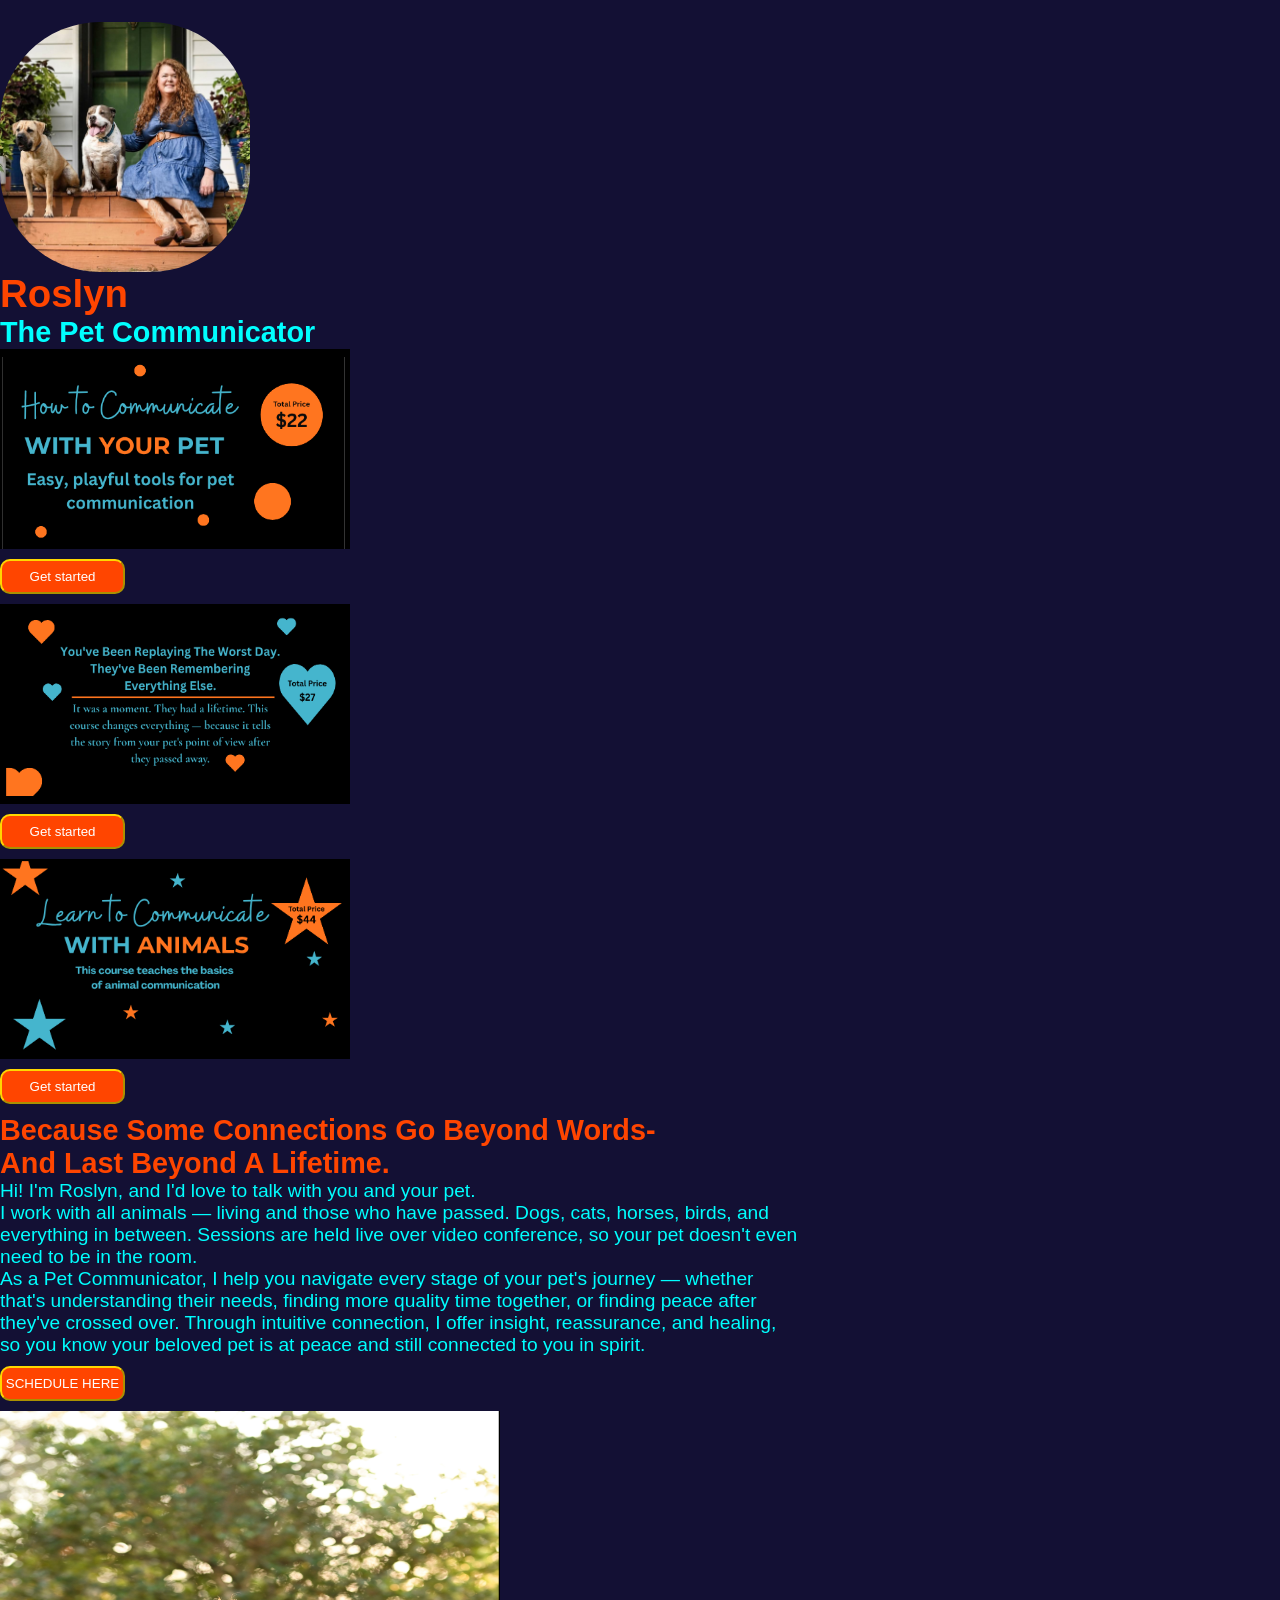
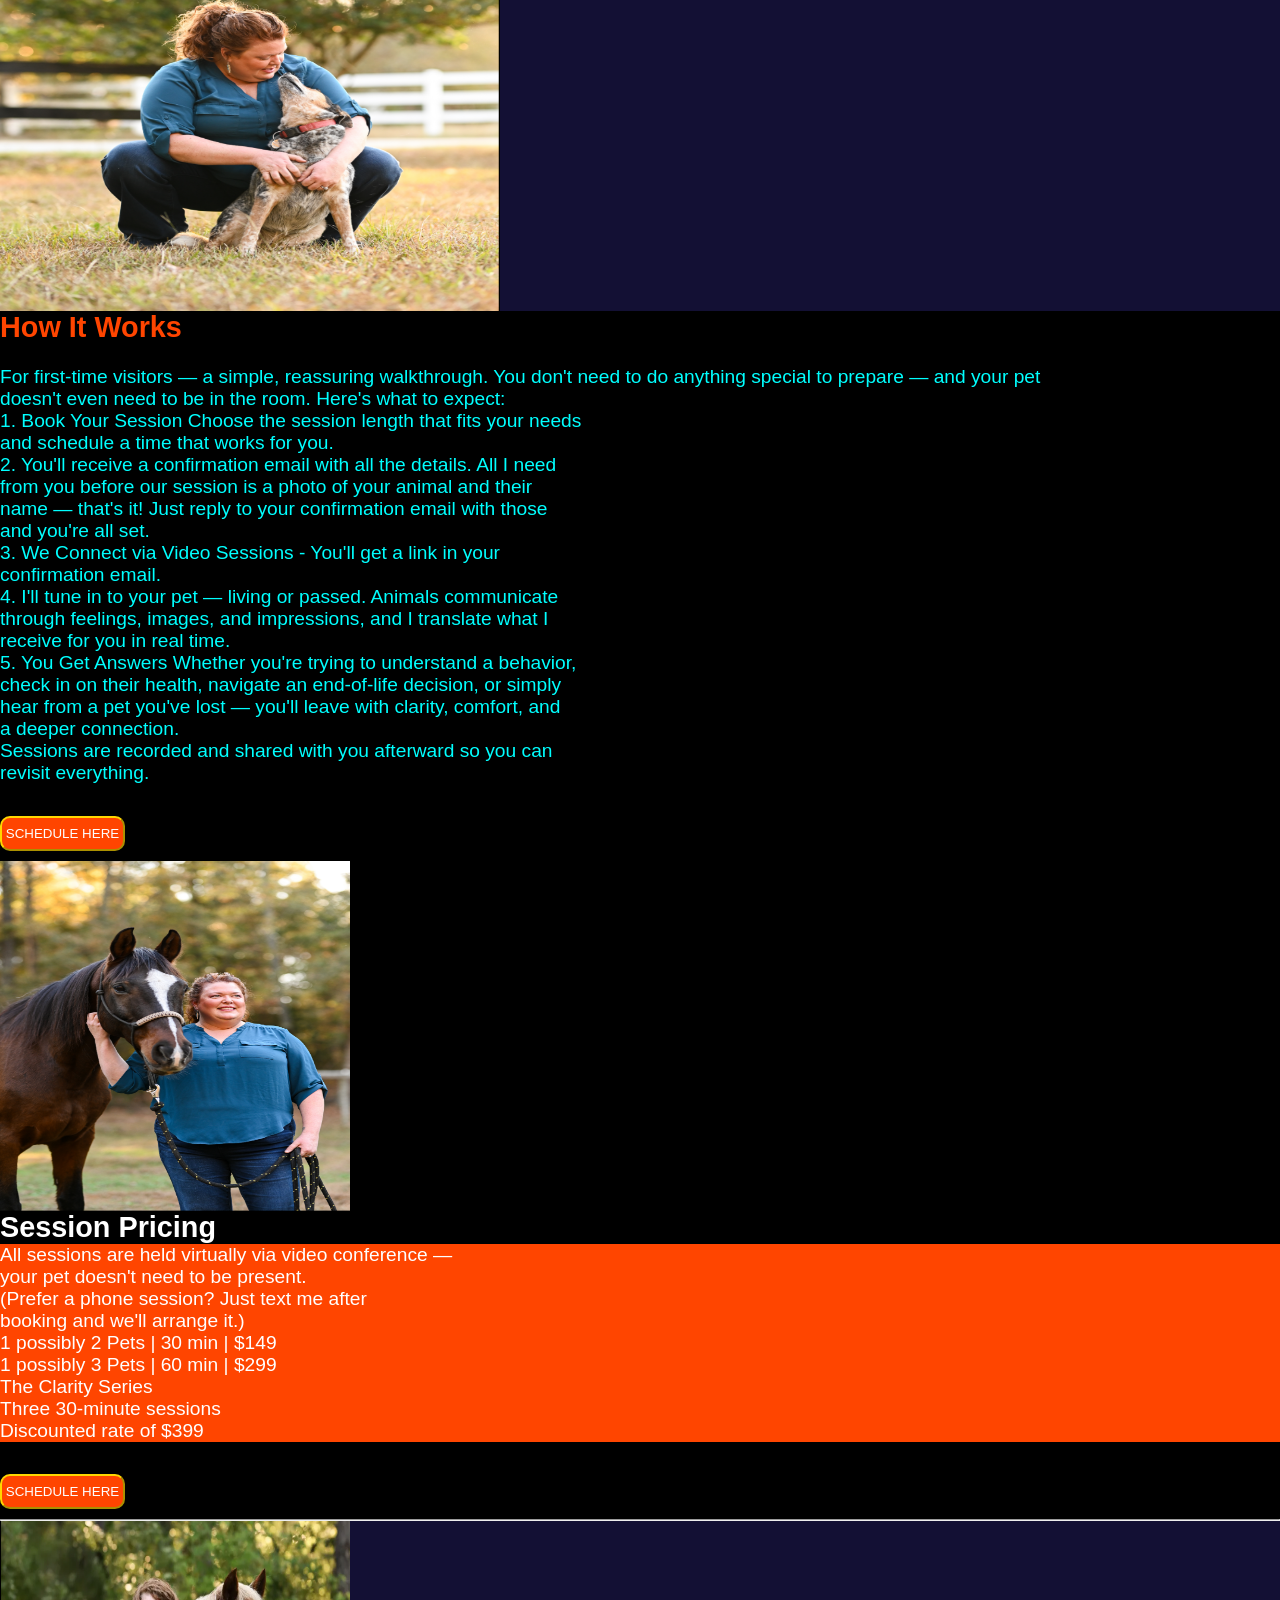
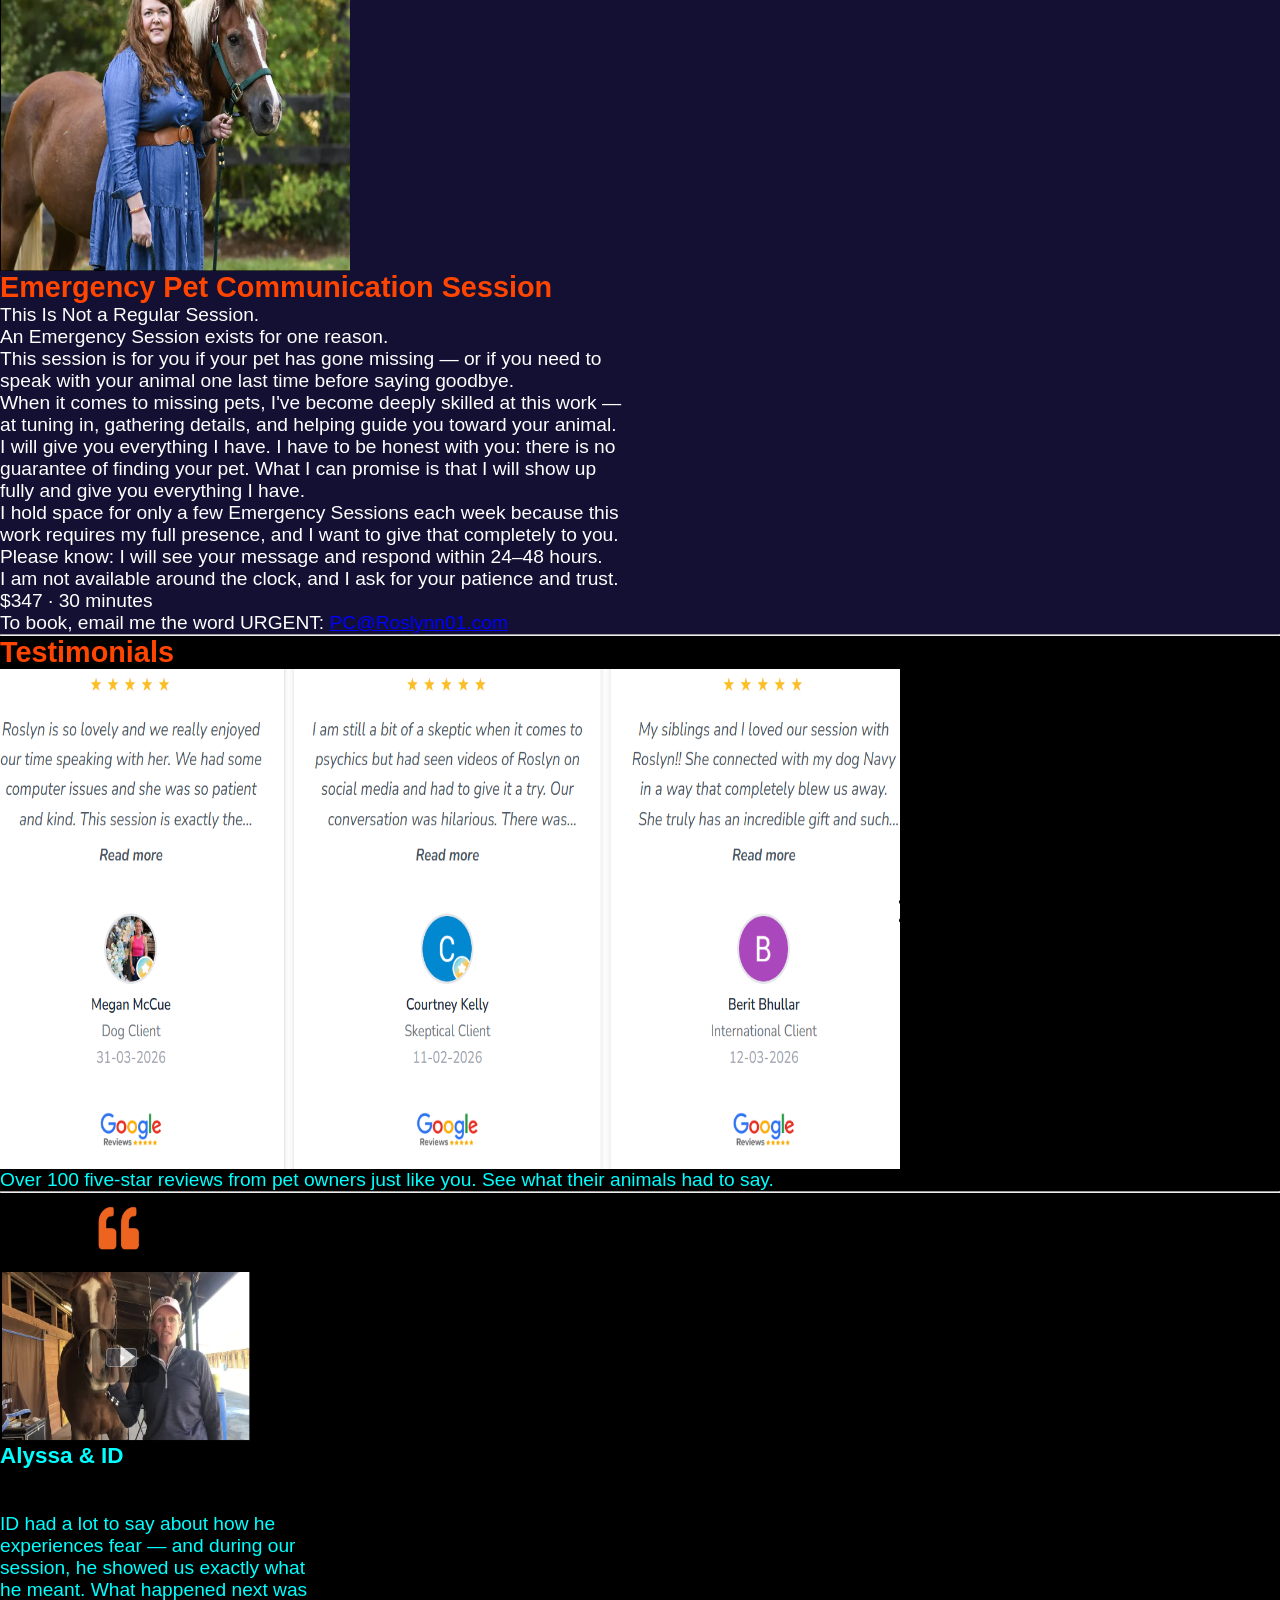
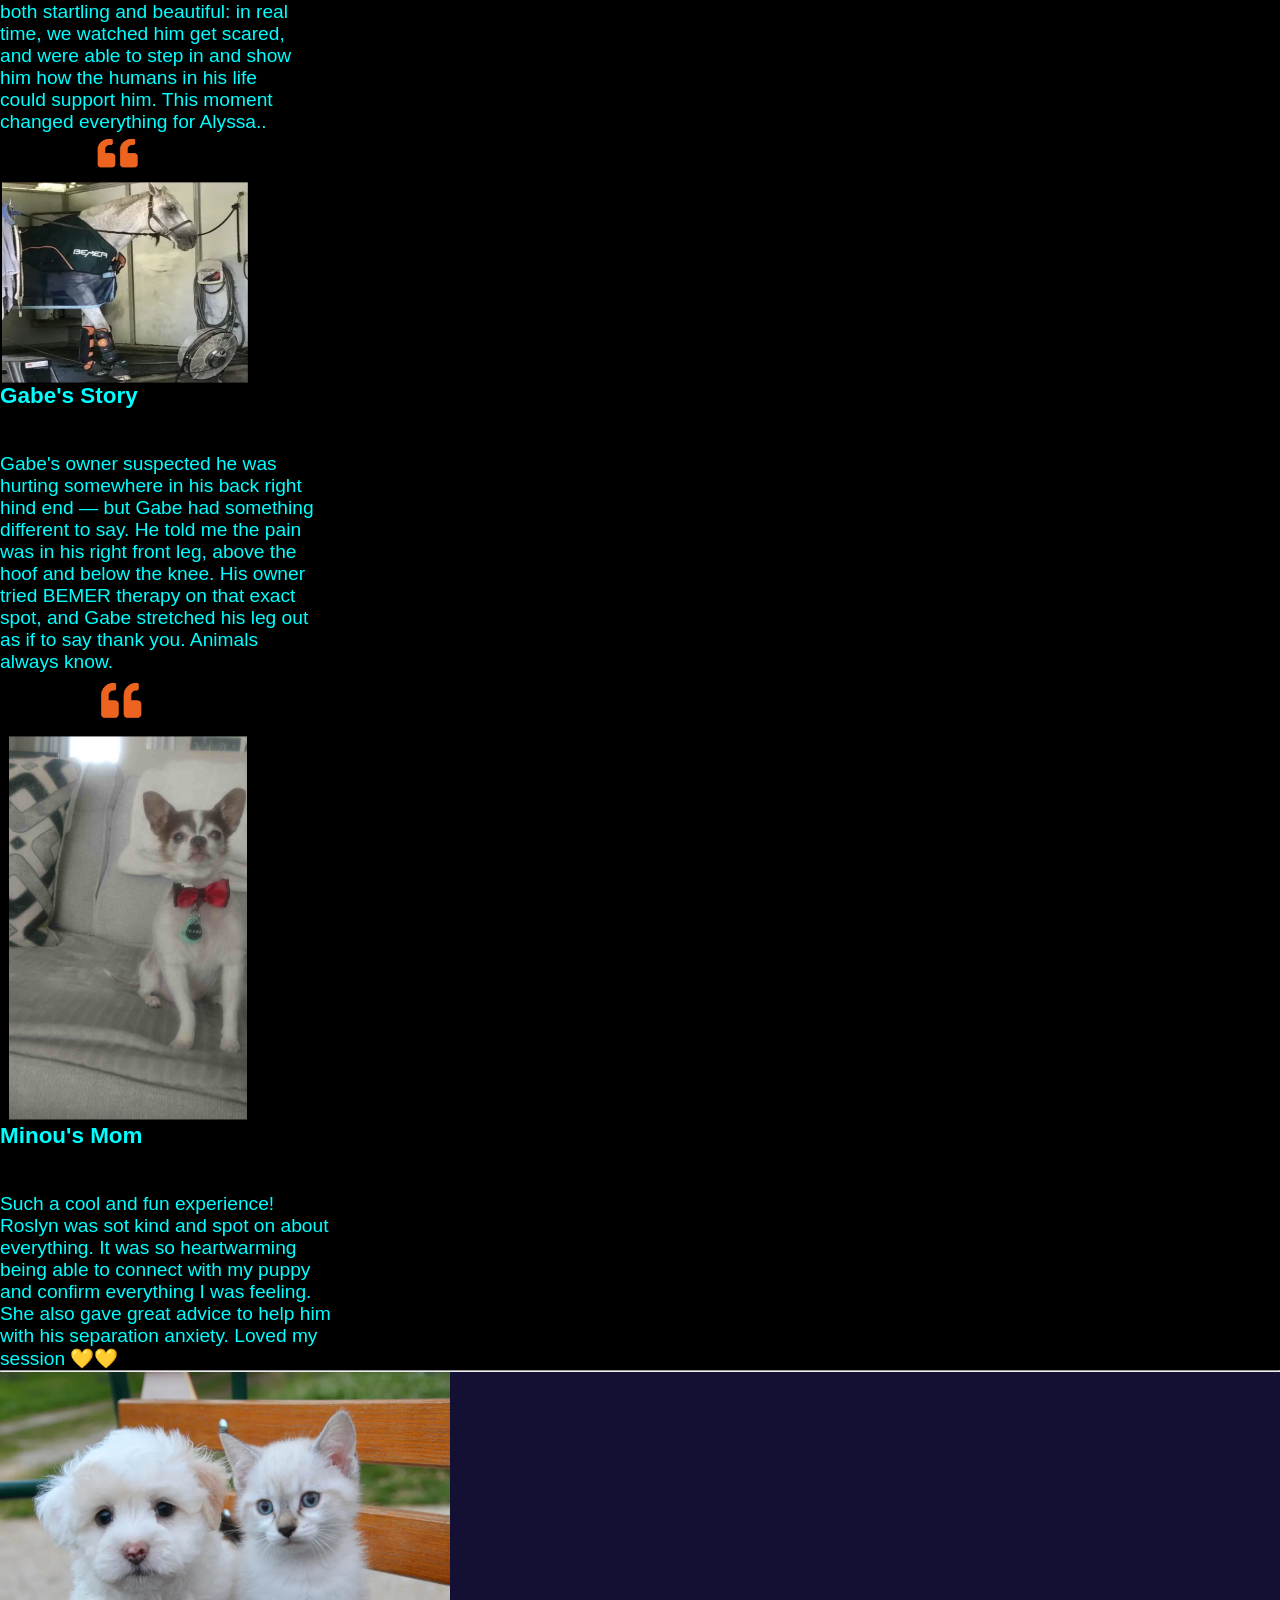
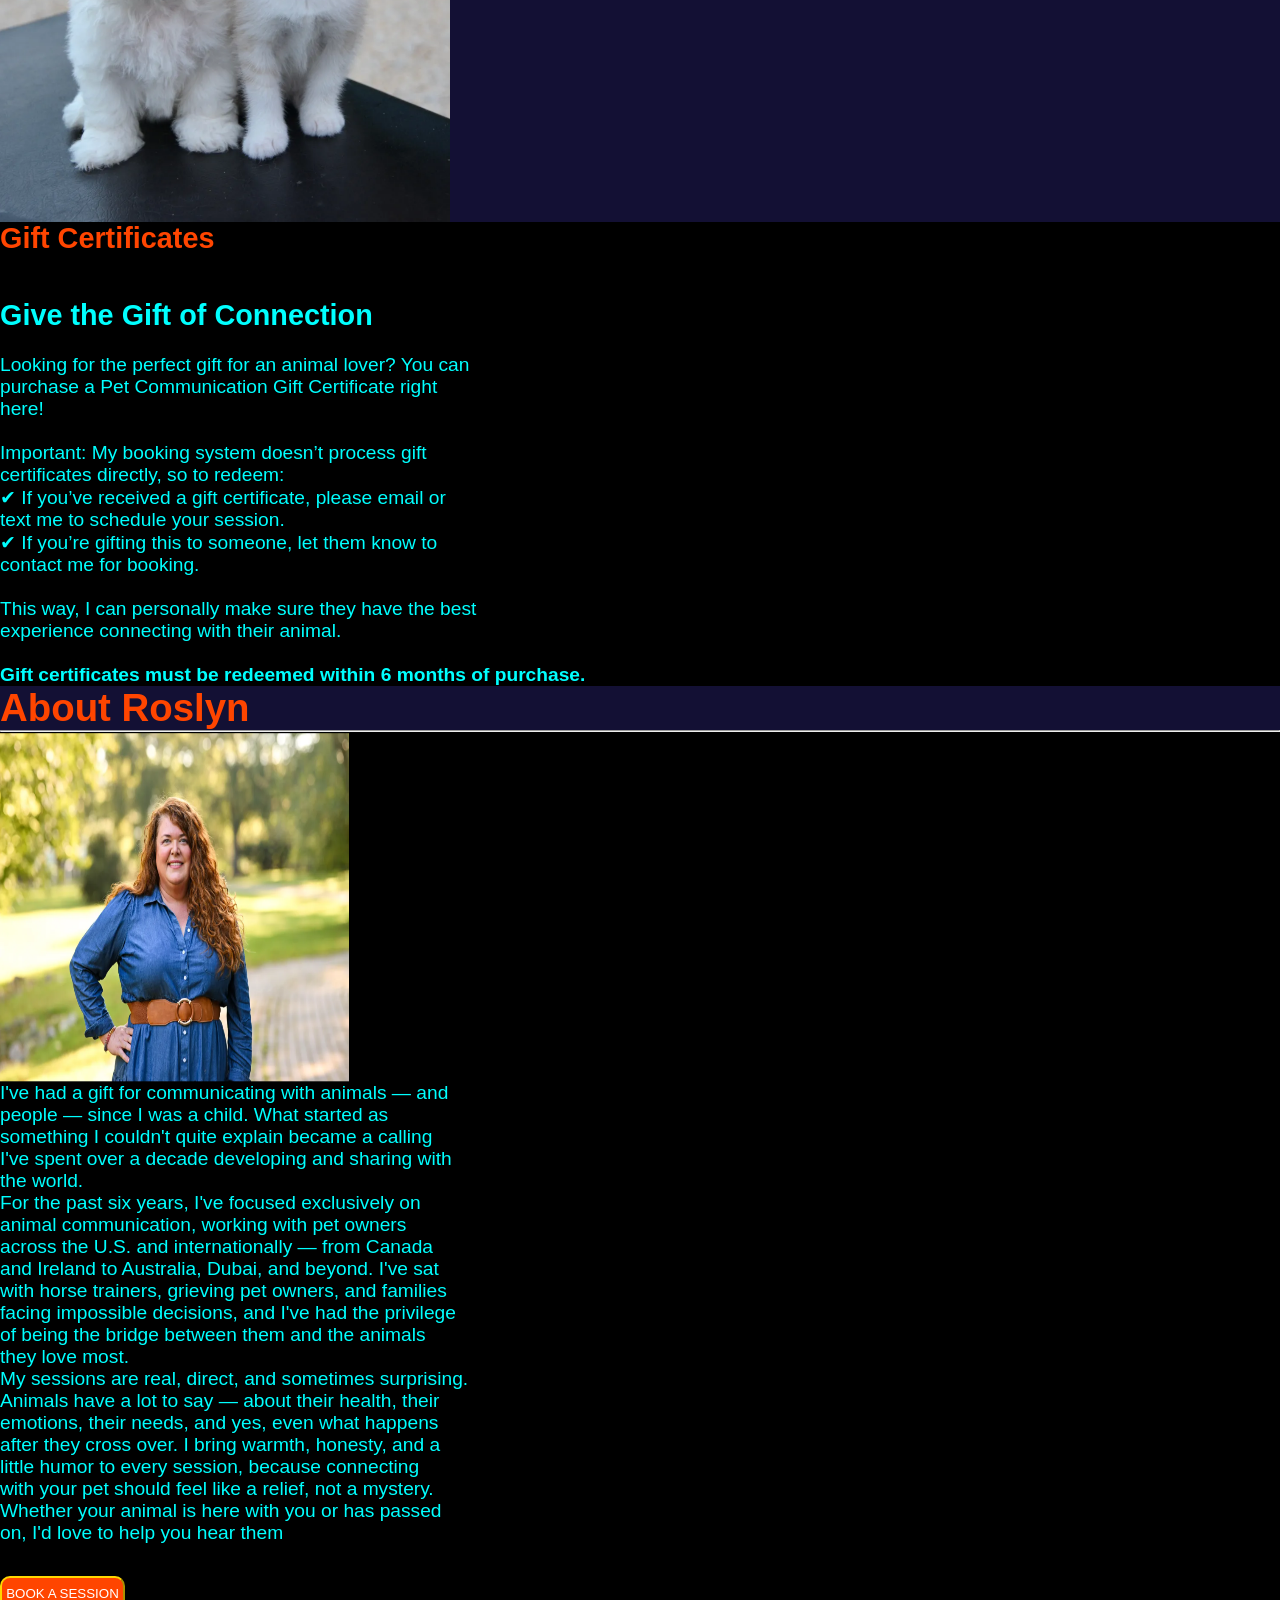
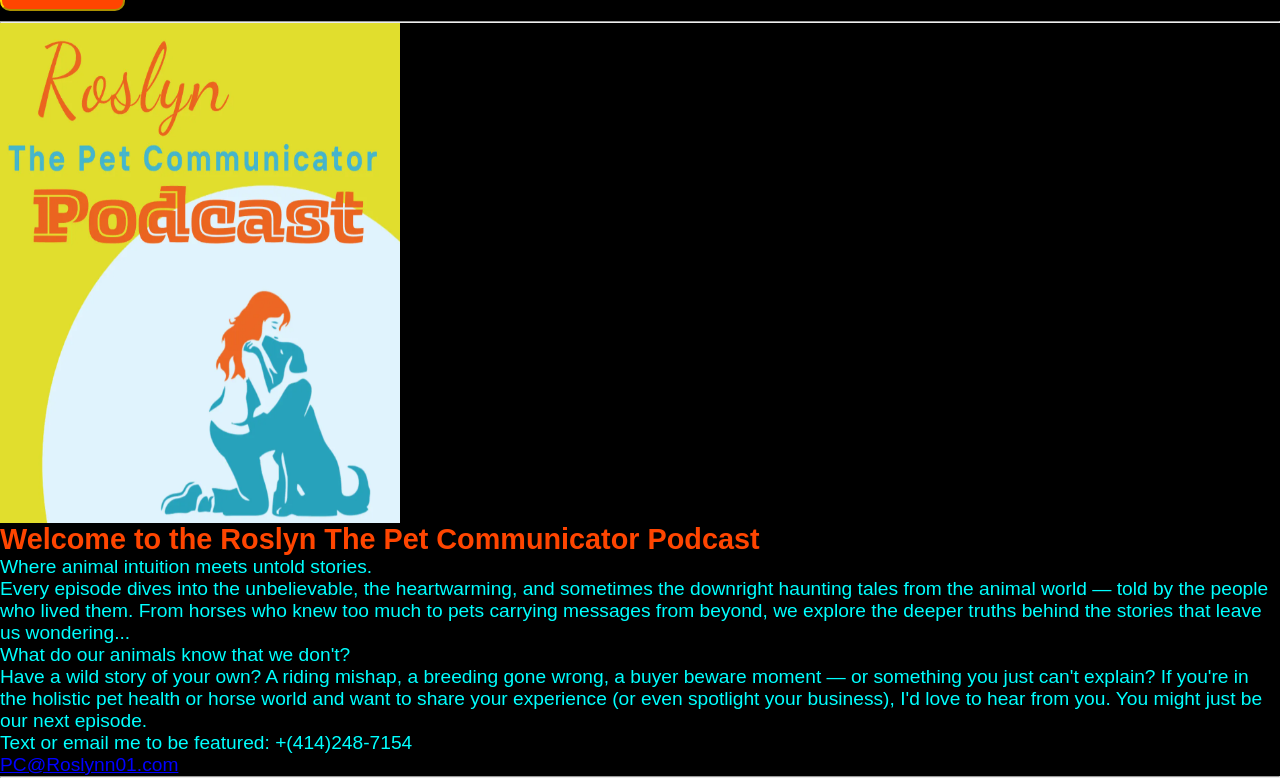
==== commit 72794c69: "Redesigned Layout" ====
--- a/index.html
+++ b/index.html
@@ -5,7 +5,7 @@
         <link rel="stylesheet" href="style.css">
     </head>
     <body>
-        <header>
+        <header class="qqq">
             <br>
             <img src="with.jpg" width="250" height="250">
             <h1>Roslyn</h1>
@@ -15,9 +15,12 @@
 
         <div class="first">
         
-            <img src="first img.png" width="350" height="200">
-            <img src="secimg.png" width="350" height="200">
-            <img src="thirsdimg.png" width="350" height="200">
+            <img src="first img.png" width="350" height="200"> 
+            <br><a href="p1.html"><button class="btn">Get started</button></a>
+            <br><img src="secimg.png" width="350" height="200">
+            <br><a href="p2.html"><button class="btn">Get started</button></a>
+            <br><img src="thirsdimg.png" width="350" height="200">
+            <br><a href="#"><button class="btn">Get started</button></a>
             
 
         </div>
@@ -36,9 +39,7 @@
                     peace after<br> they've crossed over. Through intuitive connection,
                      I offer insight, reassurance, and healing,<br> so you know your beloved 
                      pet is at peace and still connected to you in spirit.</p>
-                     
-                     <a href="index.html">
-                        <br><button  class="btn">SCHEDULE HERE</button>
+                     <a href="main.html"><button  class="btn">SCHEDULE HERE</button>
                      </a>
         </section>
 
@@ -48,7 +49,7 @@
               </div>
               <div>
             <h2>How It Works</h2>
-            <p>For first-time visitors — a simple, reassuring walkthrough.
+            <br><p>For first-time visitors — a simple, reassuring walkthrough.
                 You don't need to do anything special to prepare — 
                 and your pet<br> doesn't even need to be in the room. Here's what to expect:</p>
                 <p>1. Book Your Session Choose the session length that fits your needs<br> and 
@@ -68,7 +69,7 @@
                      a pet you've lost — you'll leave with clarity, comfort, and<br> a deeper connection.</p>
                 <p>Sessions are recorded and shared with you afterward so you can<br> revisit everything.</p>
                 
-                <a href="index.html">
+                <a href="main.html">
                     <br><button  class="btn">SCHEDULE HERE</button>
                 </a><br>
                 </div>
@@ -89,7 +90,7 @@
             <p>The Clarity Series</p>
             <p>Three 30-minute sessions</p>
             <p>Discounted rate of $399</p>
-            <a href="index.html">
+            <a href="main.html">
                 <br><button  class="btn">SCHEDULE HERE</button>
             </a>
             </div>
@@ -227,7 +228,7 @@
                 with your pet should feel like a relief, not a mystery.<br>
                 Whether your animal is here with you or has passed<br> on, I'd 
                 love to help you hear them</p>
-                <a href="index.html">
+                <a href="main.html">
                     <br><button  class="btn">BOOK A SESSION</button>
                 </a>
                 </div>
--- a/style.css
+++ b/style.css
@@ -2,34 +2,36 @@
     margin: 0;
     padding: 0;
     box-sizing: border-box;
-    font-family: Arial, Helvetica, sans-serif;
+    
 }
 body{
     background-color: black;
-    color: rgb(17, 219, 219);
-    
+    font-size: larger;
+    font-family: Arial, Helvetica, sans-serif;
 }
-h1{
-    color: rgb(242, 87, 30);
-}
-.first{
-    display: grid;
-    grid-template-columns: 1fr 1fr 1fr;
-    max-width: 1100px;
-    margin: 50px auto;
-    font-size: large;
-   
-}
-header{
-    text-align: center;
+.qqq{
+    background-color: #131034;
+    h2{
+        color: aqua;
+    }
+    h1{
+        color: orangered;
+    }
     img{
         border-radius: 100px;
     }
 
+}
+.first{
+    background-color: #131034;
 
 }
 .second{
-    text-align: center;
+    background-color: #131034;
+    color: aqua;
+    h1{
+        color: orangered;
+    }
 }
 .btn{
     color: rgb(255, 255, 255);
@@ -40,6 +42,7 @@
     margin: 10px auto;
    width: 125px;
    height: 35px;
+   align-items: center;
     
 }
 .btn:hover{
@@ -49,35 +52,23 @@
     color: black;
 }
 .third{
-    grid-template-columns: 1fr 1fr;
-    gap: 20px;
-    align-items: center;
-    display: grid;
-    padding: 50px;
-    font-family: Arial, Helvetica, sans-serif;
+    background-color: black;
+    color: aqua;
     h2{
         color: orangered;
     }
 }
 .vizz{
-     grid-template-columns: 1fr 1fr;
-    gap: 20px;
-    align-items: start;
-    display: grid;
-    padding: 50px;
-    font-family: Arial, Helvetica, sans-serif;
-    h2{
-        color: white;
-        bold;
+    background-color: black;
+    color: white;
+    p{
+        background-color: orangered;
     }
+    
 }
 .fourth{
-     grid-template-columns: 1fr 1fr;
-     color: white;
-    gap: 20px;
-    align-items: center;
-    display: grid;
-    padding: 50px;
+    background-color: #131034;
+    color: white;
     h2{
         color: orangered;
     }
@@ -86,93 +77,93 @@
     }
 }
 .fifth{
-    align-content: center;
-    text-align: center;
-    padding: 50px;
+    color: aqua;
+    h1{
+        color: orangered;
+    }
+
 }
 .sixth{
-    display: grid;
-    grid-template-columns: 1fr 1fr 1fr;
-    padding: 50px;
-    align-content: center;
-    gap: 20px;
-    margin: 30px;
+    background-color: black;
+    color: aqua;
 }
 .seven{
-    display: grid;
-    grid-template-columns: 1fr 1fr;
-    padding: 50px;
-    gap: 30px;
-    margin: 60px;
+    border-color: #131034;
+    color: aqua;
+    h1{
+        color: orangered;
+    }
+   
+}
+.min{
+    background-color: #131034;
+}
+.wrt{
+    background-color: black;
 }
 .abu{
-    text-align: center;
+    color: orangered;
+    background-color: #131034;
 }
 .eight{
-    display: grid;
-    grid-template-columns: 1fr 1fr;
-    gap: 15px;
-    padding: 50px;
-    margin: 70px;
-    font-size: large;
+    background-color: black;
+    color: aqua;
 }
 .nine{
-    display: grid;
-    grid-template-columns: 1fr 1fr;
-    gap: 30px;
-    padding: 50px;
+    background-color: black;
+    color: aqua;
+    h2{
+        color: orangered;
+    }
     u{
         color: blue;
     }
 }
-.byg{
-    align-items: center;
-    margin: 50px;
-    padding: 65px;
+.logo{
+    background-color: black;
+    img{
+        border-radius: 100px;
+    }
+}
+.buju{
+    border-radius: 25px;
+    background-color: white;
+    color: black;
+    h2{
+        color: orangered;
+    }
 }
 .bym{
-    text-align: center;
+    background-color: black;
+    color: aqua;
 }
 .leg{
-    color: white;
-    display: grid;
-    grid-template-columns: 1fr 1fr 1fr;
-    padding: 50px;
-    align-content: center;
-    margin: 30px;
-    font-size: small;
-    u{
-        color: blue;
-    }
-  h3{
+    background-color: black;
+    h3{
         color: aqua;
     }
+    color: white;
 }
 .class-containter{
+    background-color: aqua;
+    border-radius: 50px;
     display: flex;
     gap: 20px;
-    justify-content: center;
-    background-color: rgb(255, 254, 254);
-    color: black;
-
-}
+    align-items: baseline;
+    img{
+        border-radius: 100px;
+    }
+}  
 .osh{
     flex: 1;
-    border: 1px cornflowerblue;
-    border-radius: 25px;
 
 }
 .buss{
     flex: 1;
-    border: 1px cornflowerblue;
-    border-radius: 25px;
-
 }
 .bizz{
     flex: 1;
-    border-radius: 25px;
-    border: 1px cornflowerblue;
+
+
 }
-.boo{
-text-align: center;
-}+
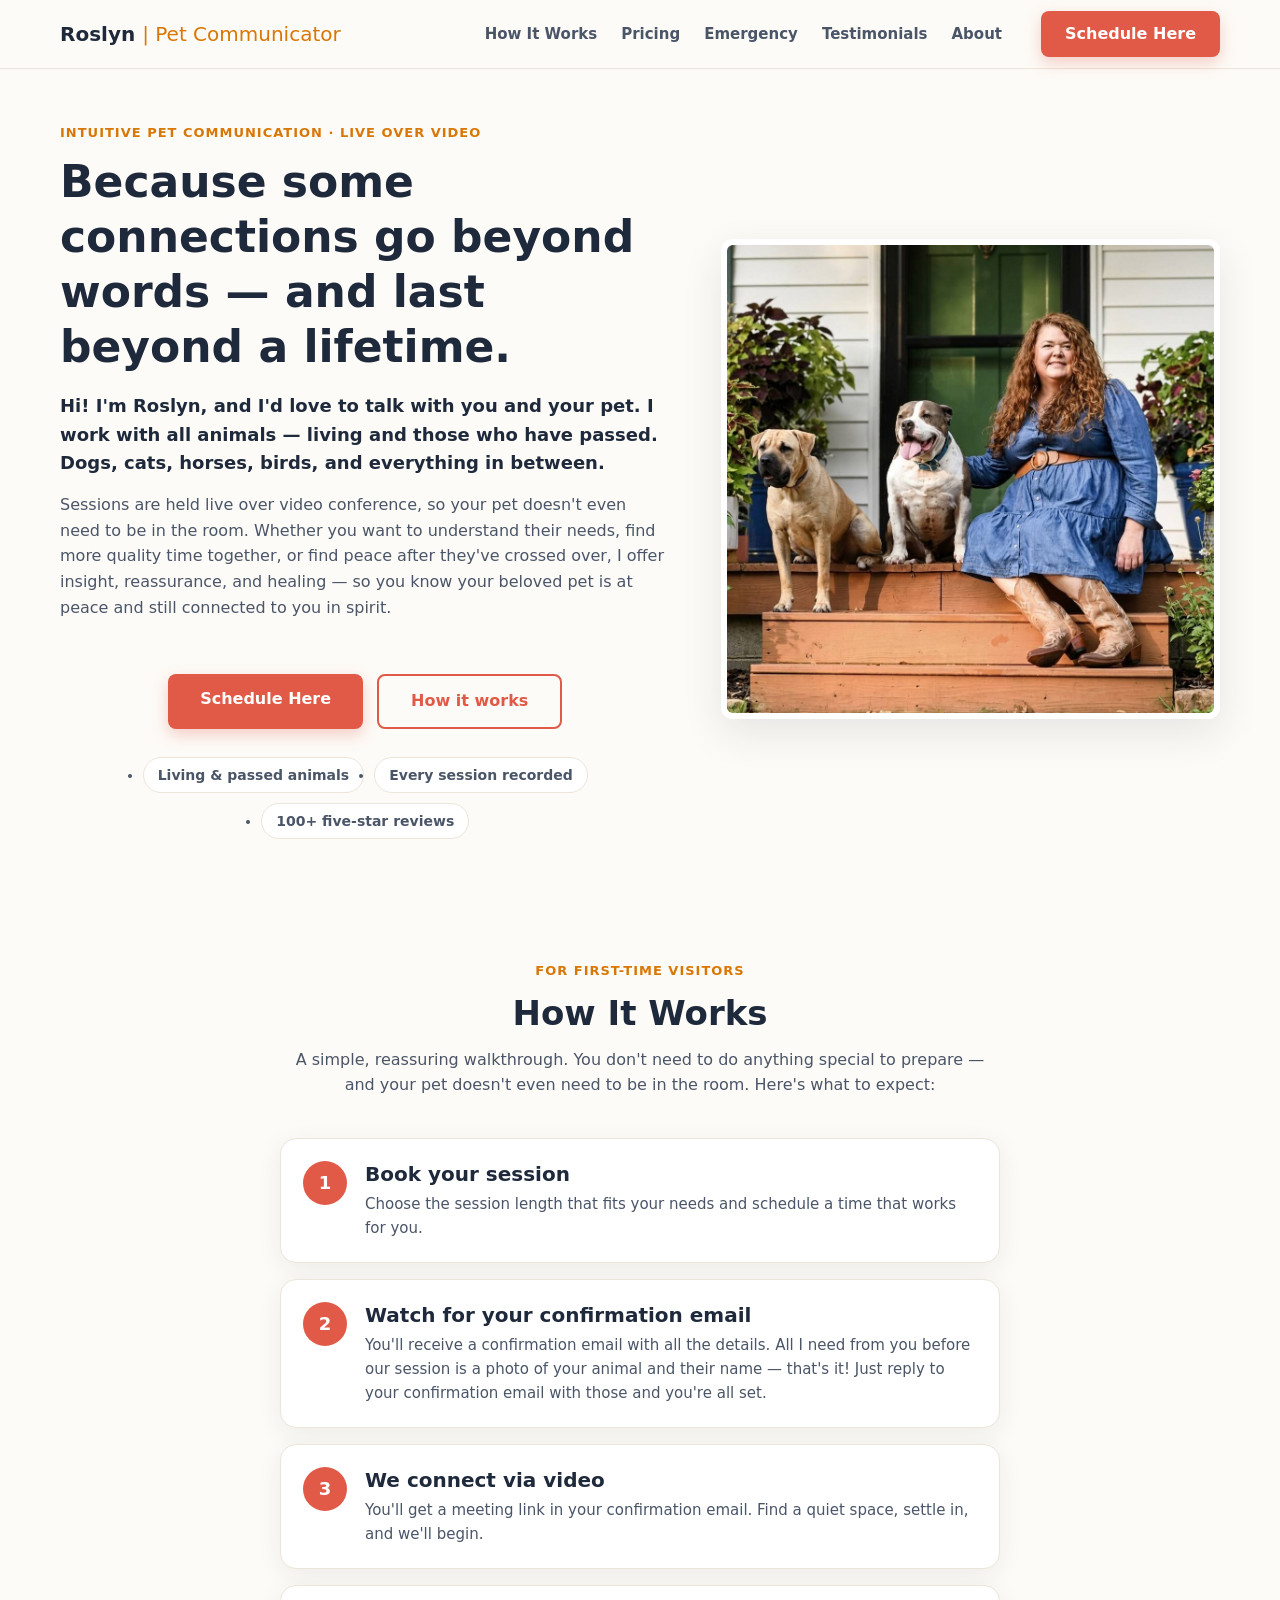
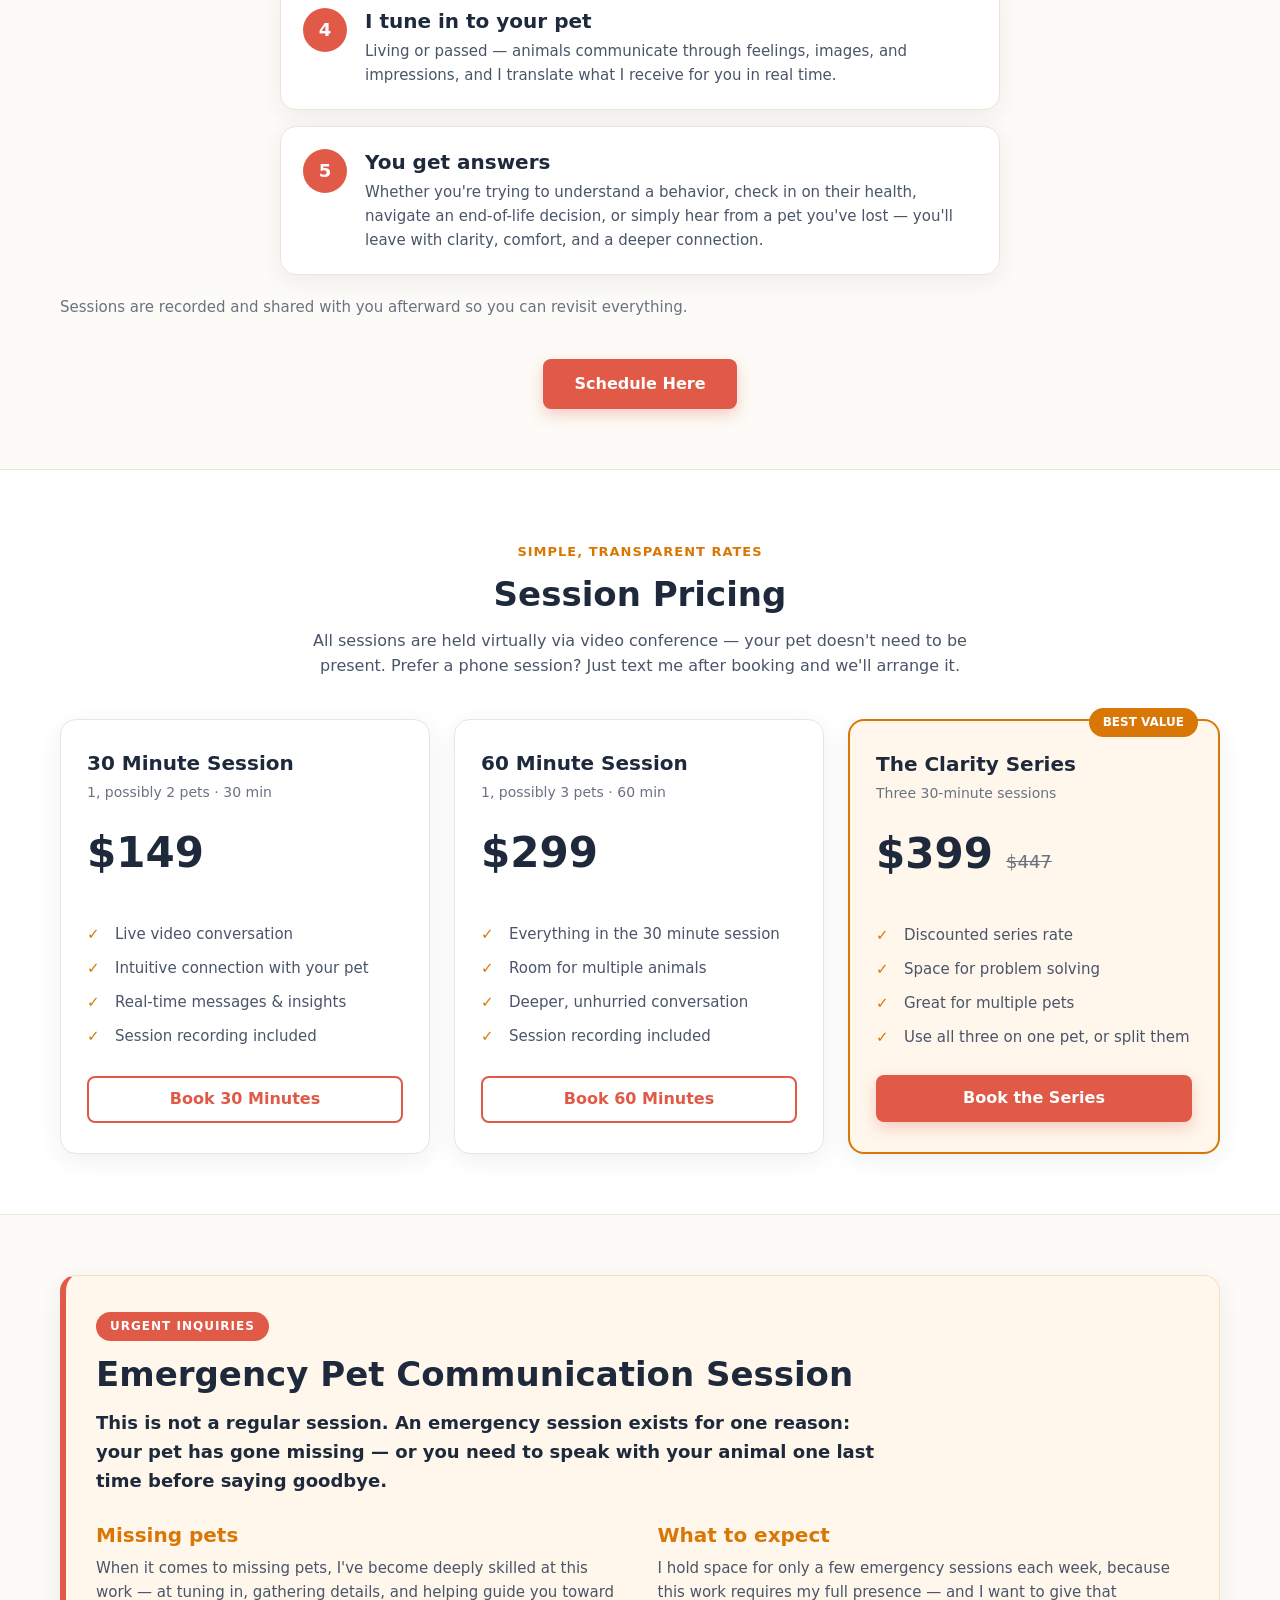
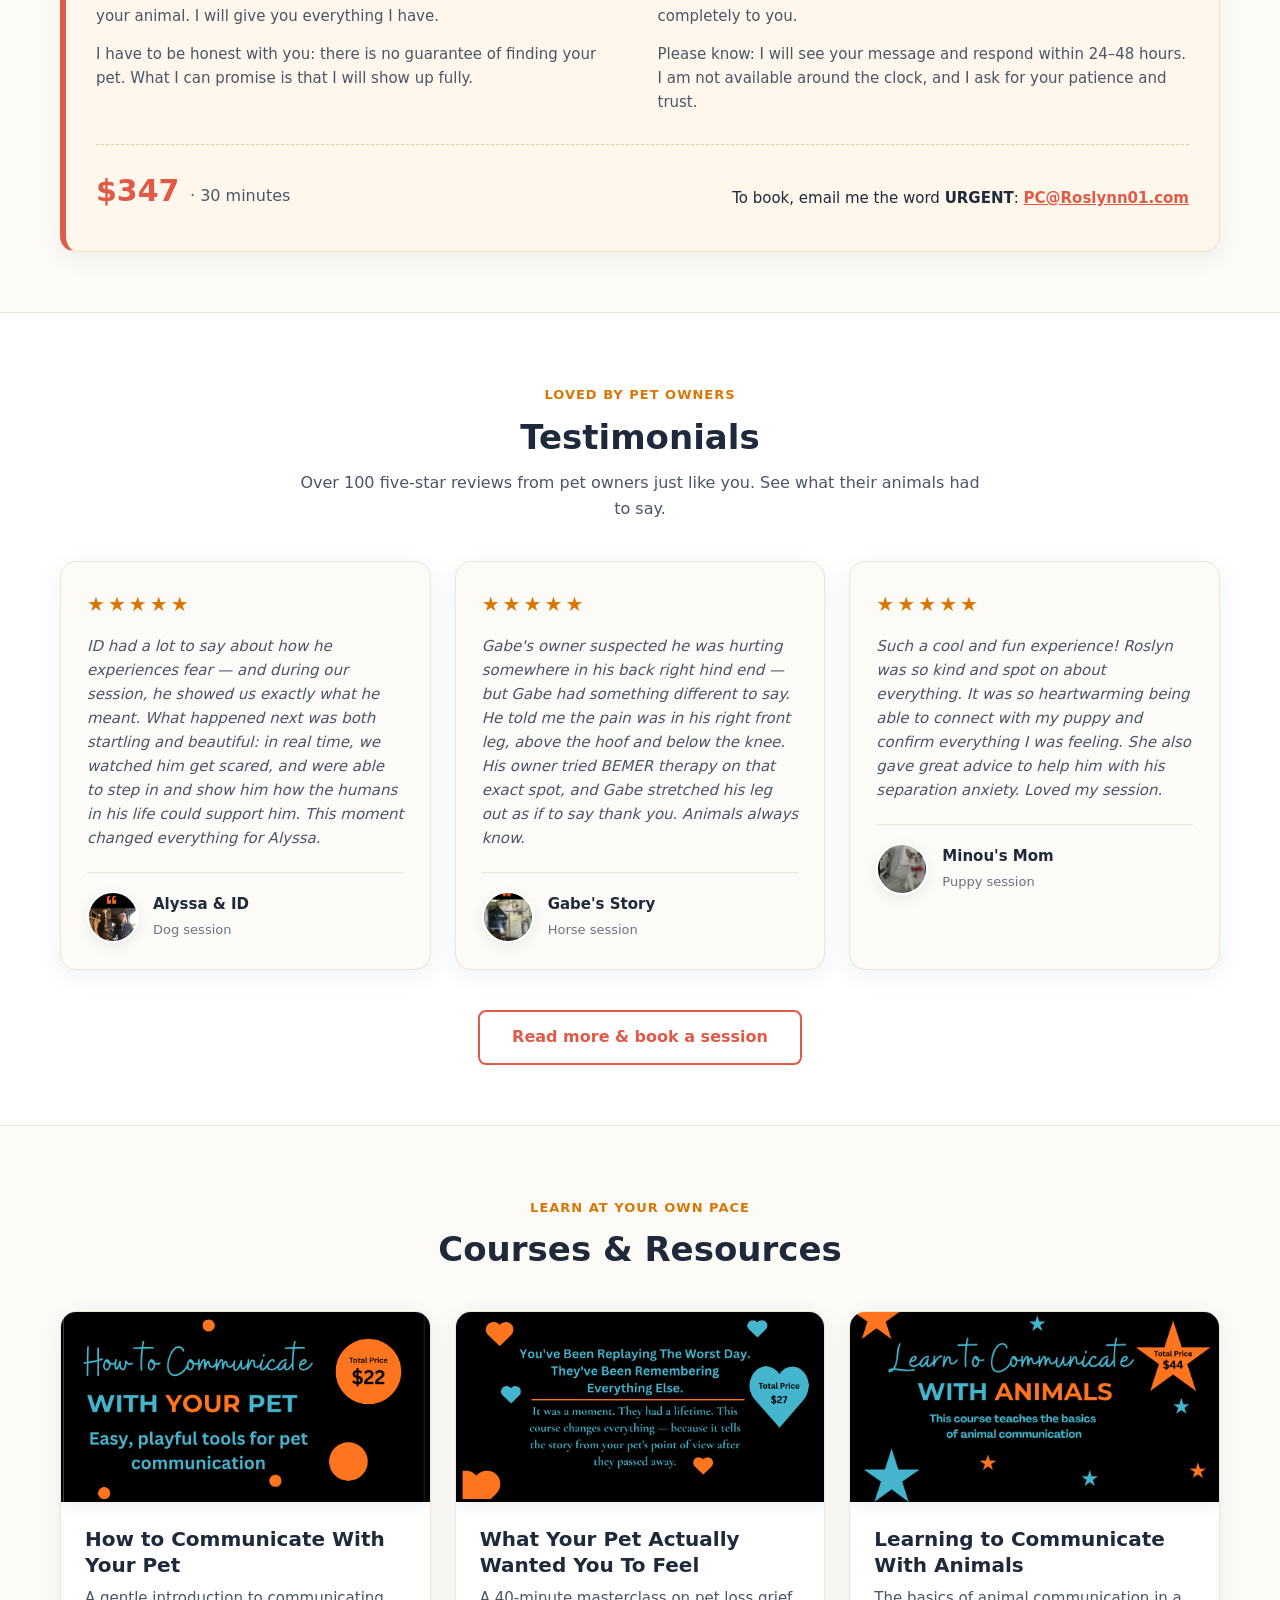
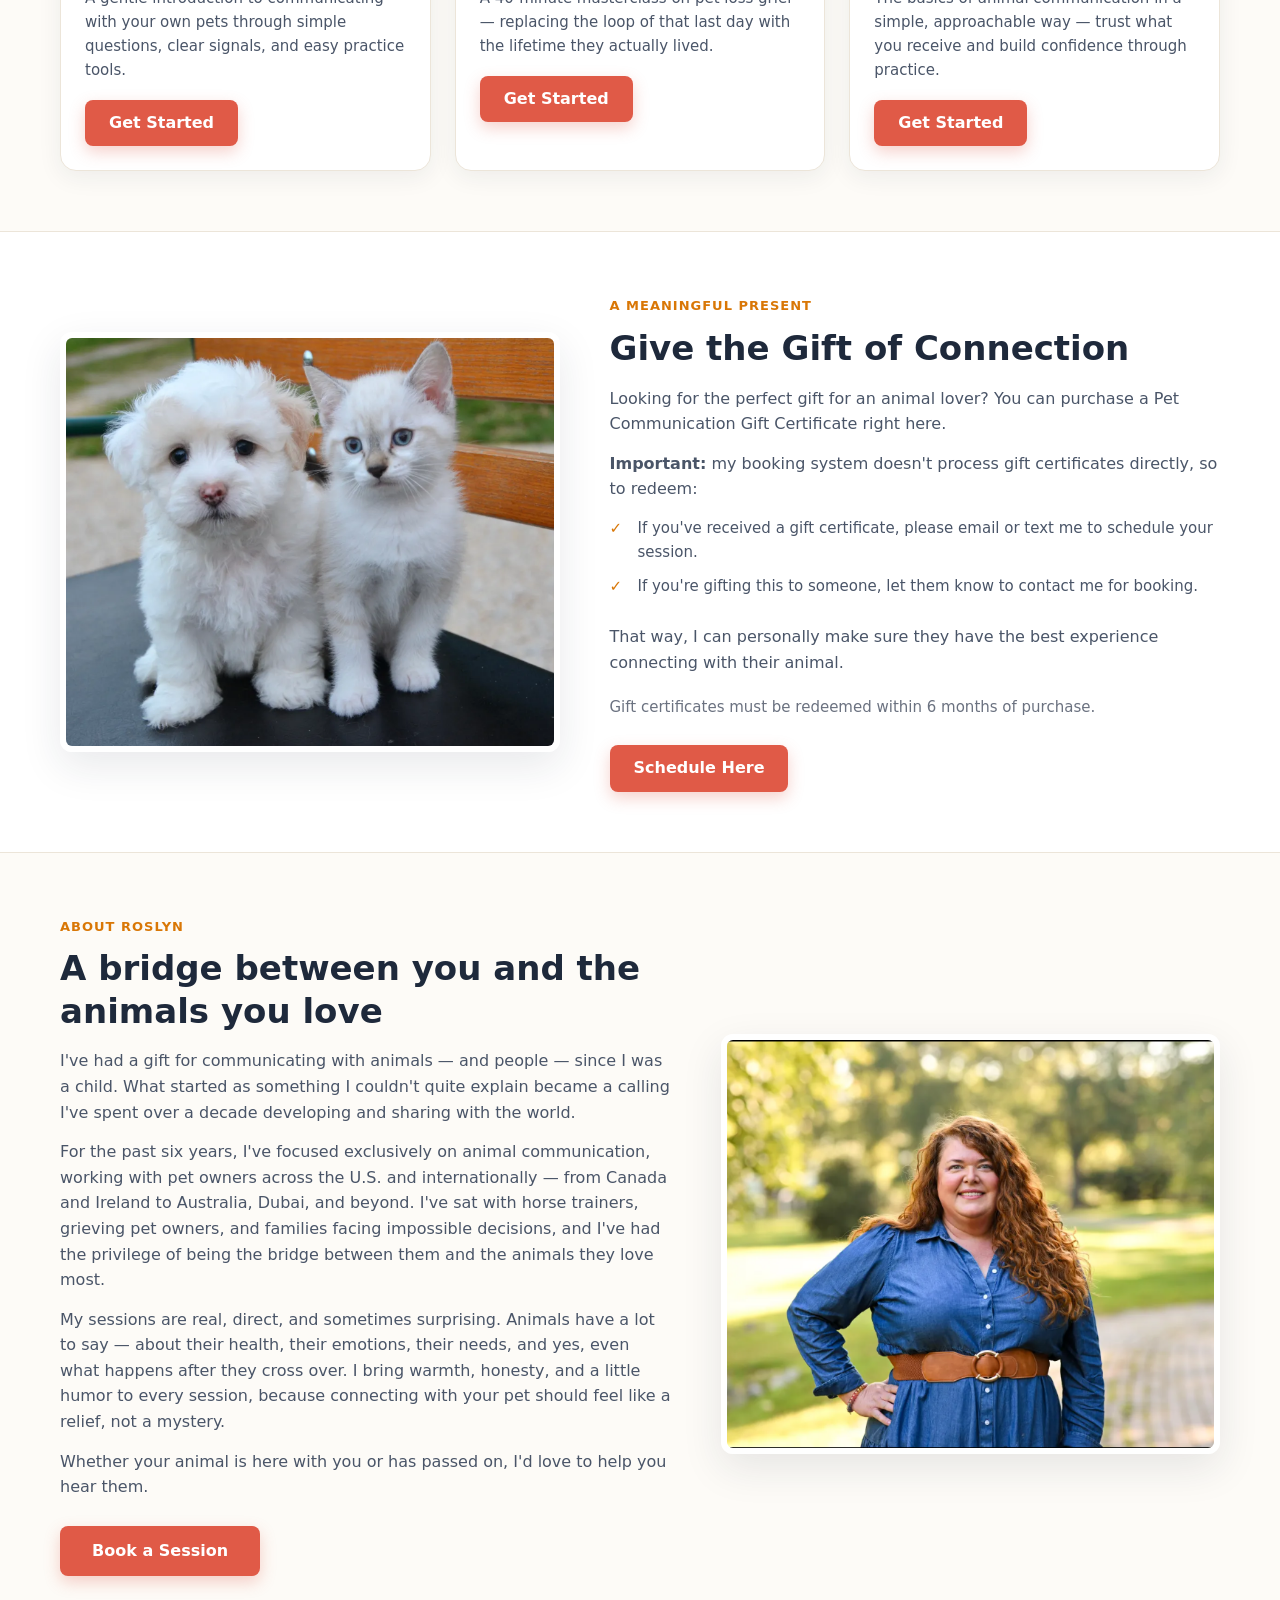
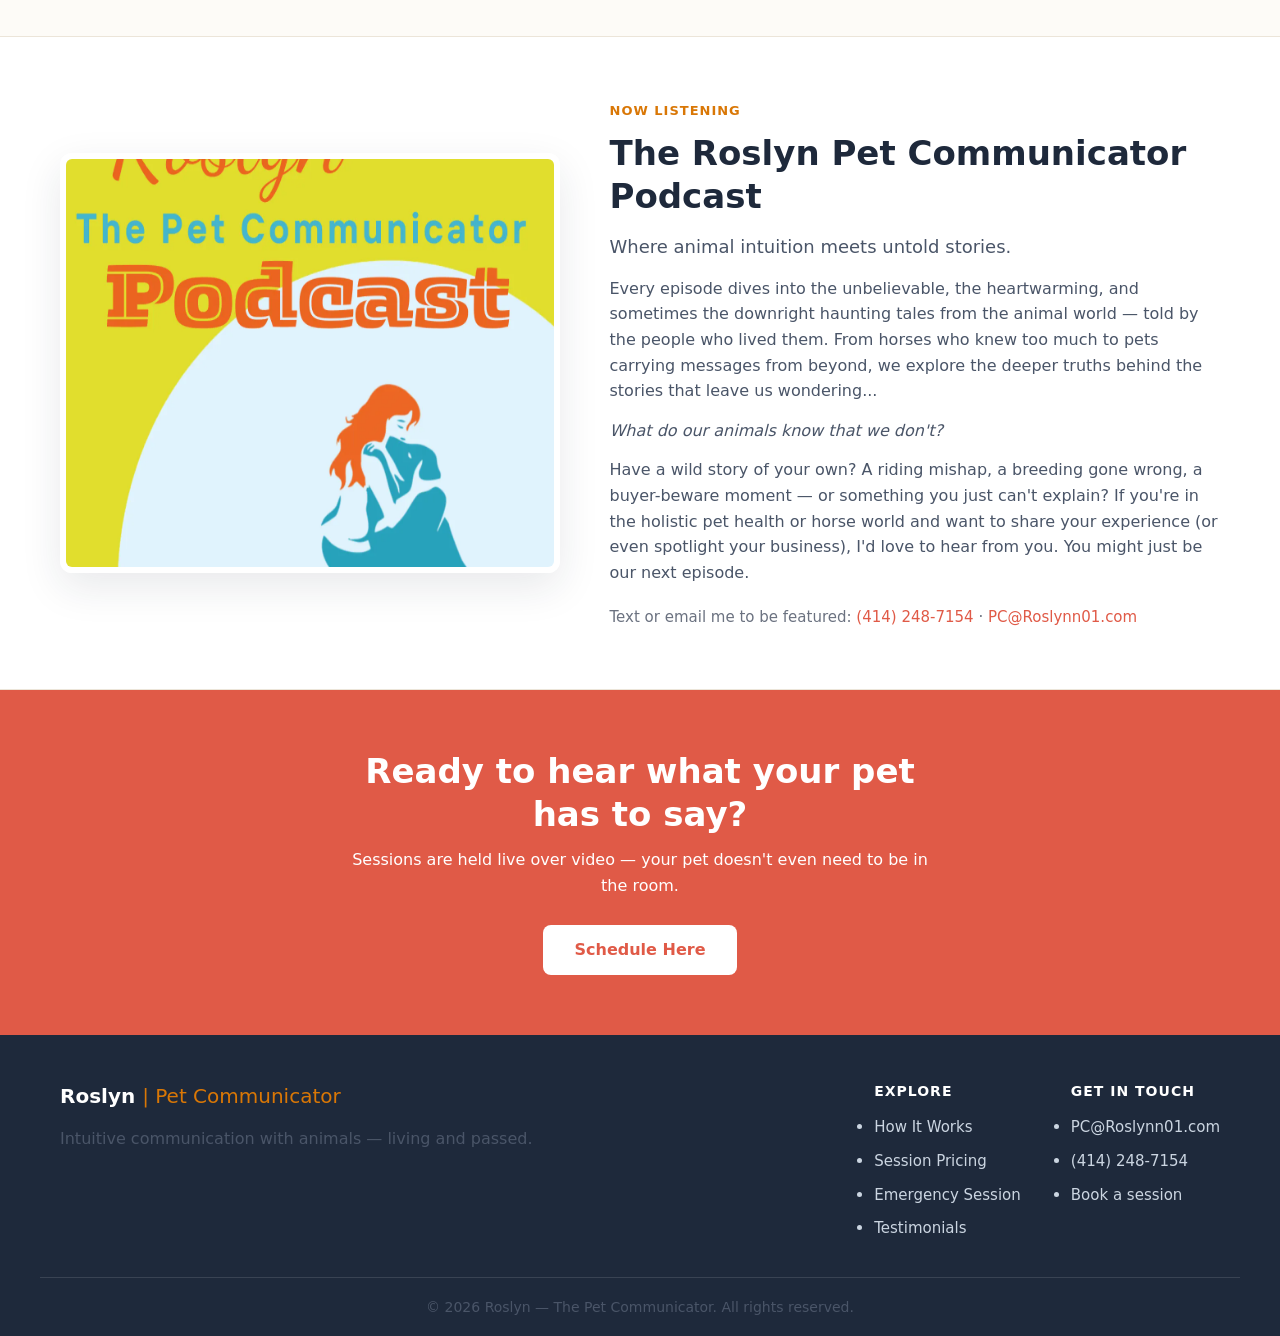
==== commit a4c2f452: "Updated UI design and added style comments" ====
--- a/index.html
+++ b/index.html
@@ -1,269 +1,454 @@
-<! DOCTYPE html>
-<html>
-    <head>
-        <title>Roslyn</title>
-        <link rel="stylesheet" href="style.css">
-    </head>
-    <body>
-        <header class="qqq">
-            <br>
-            <img src="with.jpg" width="250" height="250">
-            <h1>Roslyn</h1>
-            <h2>The Pet Communicator</h2>
-            
-        </header>
-
-        <div class="first">
-        
-            <img src="first img.png" width="350" height="200"> 
-            <br><a href="p1.html"><button class="btn">Get started</button></a>
-            <br><img src="secimg.png" width="350" height="200">
-            <br><a href="p2.html"><button class="btn">Get started</button></a>
-            <br><img src="thirsdimg.png" width="350" height="200">
-            <br><a href="#"><button class="btn">Get started</button></a>
-            
-
+<!DOCTYPE html>
+<html lang="en">
+<head>
+    <meta charset="UTF-8">
+    <meta name="viewport" content="width=device-width, initial-scale=1.0">
+    <title>Roslyn | The Pet Communicator</title>
+    <meta name="description" content="Roslyn is an intuitive pet communicator offering live video sessions with animals — living and passed. Book a 30 or 60 minute session or the Clarity Series.">
+    <link rel="stylesheet" href="style.css">
+</head>
+<body>
+
+    <!-- ============ HEADER / NAVBAR ============ -->
+    <header class="qqq">
+        <div class="container nav">
+            <a class="brand" href="index.html">Roslyn <span>| Pet Communicator</span></a>
+
+            <nav class="nav-links" aria-label="Primary">
+                <a href="#how-it-works">How It Works</a>
+                <a href="#pricing">Pricing</a>
+                <a href="#emergency">Emergency</a>
+                <a href="#testimonials">Testimonials</a>
+                <a href="#about">About</a>
+            </nav>
+
+            <a class="btn btn-primary" href="main.html">Schedule Here</a>
         </div>
+    </header>
+
+    <main>
+
+        <!-- ============ HERO ============ -->
         <section class="second">
-            <h1>Because Some Connections Go Beyond Words-<br>
-                And Last Beyond A Lifetime.</h1>
-                <p>Hi! I'm Roslyn, and I'd love to talk with you and your pet.<br>
-                    I work with all animals — living and those who have passed. 
-                    Dogs, cats, horses, birds, and <br>everything in between. Sessions 
-                    are held live over video conference, so your pet doesn't even <br>
-                    need to be in the room.<br>
-                    As a Pet Communicator, 
-                    I help you navigate every stage 
-                    of your pet's journey — whether<br> that's understanding 
-                    their needs, finding more quality time together, or finding 
-                    peace after<br> they've crossed over. Through intuitive connection,
-                     I offer insight, reassurance, and healing,<br> so you know your beloved 
-                     pet is at peace and still connected to you in spirit.</p>
-                     <a href="main.html"><button  class="btn">SCHEDULE HERE</button>
-                     </a>
-        </section>
-
-        <section class="third">
-            <div class="min">      
-              <img src="withdog.png" width="500" height="500">
-              </div>
-              <div>
-            <h2>How It Works</h2>
-            <br><p>For first-time visitors — a simple, reassuring walkthrough.
-                You don't need to do anything special to prepare — 
-                and your pet<br> doesn't even need to be in the room. Here's what to expect:</p>
-                <p>1. Book Your Session Choose the session length that fits your needs<br> and 
-                    schedule a time that works for you.</p>
-                <p>2. You'll receive a confirmation email
-                     with all the details. All I need<br> from you 
-                     before our session is a photo of your animal 
-                     and their<br> name — that's it! Just reply to your 
-                     confirmation email with those<br> and you're all set.</p>
-                <p>3. We Connect via Video Sessions - You'll get a 
-                    link in your<br> confirmation email.</p>
-                <p>4. I'll tune in to your pet — living or passed.
-                     Animals communicate<br> through feelings, images, and 
-                     impressions, and I translate what I<br> receive for you in real time.</p>
-                <p>5. You Get Answers Whether you're trying to understand a behavior,<br> check 
-                    in on their health, navigate an end-of-life decision, or simply<br> hear from
-                     a pet you've lost — you'll leave with clarity, comfort, and<br> a deeper connection.</p>
-                <p>Sessions are recorded and shared with you afterward so you can<br> revisit everything.</p>
-                
-                <a href="main.html">
-                    <br><button  class="btn">SCHEDULE HERE</button>
-                </a><br>
-                </div>
-
-        </section>
-        
-              <div class="vizz">
-            <img src="withors.png" width="350" height="350">
-            
-            <div class="text-container">
-            <h2>Session Pricing</h2>
-            <p>All sessions are held virtually via 
-                video conference —<br>your pet doesn't need to be
-                 present.<br>(Prefer a phone session? Just text me after <br> booking
-                  and we'll arrange it.)</p>
-            <p>1 possibly 2 Pets | 30 min | $149</p>
-            <p>1 possibly 3 Pets | 60 min | $299</p>
-            <p>The Clarity Series</p>
-            <p>Three 30-minute sessions</p>
-            <p>Discounted rate of $399</p>
-            <a href="main.html">
-                <br><button  class="btn">SCHEDULE HERE</button>
-            </a>
-            </div>
-            </div> 
-         
-            <hr>
-         
-       
-        <section class="fourth">
-            <img src="with2.png" width="350" height="350">
-            <div class="dd">
-            <h2>Emergency Pet Communication Session</h2>
-            <p>This Is Not a Regular Session.</p>
-            <p>An Emergency Session exists for one reason.</p>
-            <p>This session is for you if your pet has gone missing
-                 — or if you need to <br> speak with your animal one last 
-                 time before saying goodbye.</p>
-                 <p>When it comes to missing pets, I've become deeply 
-                    skilled at this work — <br> at tuning in, gathering details, 
-                    and helping guide you toward your animal.<br>  I will give you
-                     everything I have. I have to be honest with you: there is no<br>  
-                     guarantee of finding your pet. What I can promise is that I will
-                      show up <br> fully and give you everything I have.</p>
-                      <p>I hold space for only a few Emergency Sessions each week because
-                         this<br>  work requires my full presence, and I want to give that completely
-                          to you.<br>  Please know: I will see your message and respond within 24–48 hours.<br> 
-                           I am not available around the clock, and I ask for your patience and trust.</p>
-                       <p>$347 · 30 minutes</p>
-                       <p>To book, email me the word URGENT:  <u>PC@Roslynn01.com</u></p>
-                       </div>
-                       
-        </section>
-         <hr> 
-        <section class="fifth">
-            <h1><b>Testimonials</b></h1>
-            <img src="test.png" width="900" height="500">
-            <p>Over 100 five-star reviews from pet owners just like you. See what their animals had to say.</p>
-            <a href="#"></a>
-            </a>
-            
-         </section>
-          <hr> 
-
-         <section class="sixth">
-            <!--card 1-->
-            <div class="card">
-            <img src="blv1.png" width="250" height="250">
-            <h3>Alyssa & ID</h3><br>
-            <br><p>ID had a lot to say about how he<br> experiences
-                 fear — and during our<br> session, he showed us 
-                 exactly what<br> he meant. What happened next was<br>
-                  both startling and beautiful: in real<br> time, we
-                   watched him get scared,<br> and were able to step 
-                   in and show<br> him how the humans in his life<br> could 
-                   support him. This moment <br>changed everything for Alyssa..</p>
-                   </div>
-
-                   <!--card 2-->
-                   <div class="card">
-            <img src="blv2.png" width="250" height="250">
-            <h3>Gabe's Story</h3><br>
-            <br><p>Gabe's owner suspected he was<br> hurting 
-                somewhere in his back right<br> hind end —
-                 but Gabe had something <br>different to say. 
-                 He told me the pain <br>was in his right front 
-                 leg, above the<br> hoof and below the knee. His owner<br>
-                  tried BEMER therapy on that exact <br>spot, and Gabe stretched 
-                  his leg out<br> as if to say thank you. Animals<br> always know.</p>
-                  </div>
-                <!--card 3-->
-                <div class="card">
-            <img src="blv3.png" width="250" height="450">
-            <h3>Minou's Mom</h3><br>
-            <br><p>Such a cool and fun experience! <br>Roslyn was sot
-                 kind and spot on about<br> everything. It was so 
-                 heartwarming <br>being able to connect with my puppy <br>
-                 and confirm everything I was feeling.<br> She also gave 
-                 great advice to help him <br>with his separation anxiety.
-                  Loved my <br>session 💛💛</p>
-                  </div>
-                  
-         </section>
-         <hr>
-
-         <section class="seven">
-            <div class="min">
-                <img src="catcat.png" width="450" height="450">
-            </div>
-            <div class="wrt">
-                <h1>Gift Certificates</h1><br>
-                <br><H2>Give the Gift of Connection</h2><br>
-                <p>Looking for the perfect gift for 
-                  an animal lover? You can<br> purchase a Pet 
-                   Communication Gift Certificate right <br>here!</p><br>
-                   <p>Important: My booking system doesn’t process
-                     gift <br>certificates directly, so to redeem:</p>
-                     <p>✔ If you’ve received a gift certificate, 
-                        please email or <br>text me to schedule your 
-                        session.<br></p>
-                <p>✔ If you’re gifting this to someone, 
-                    let them know to<br> contact me for booking.</p>
-                    <br><p>This way, I can personally make sure they
-                         have the best <br>experience connecting with
-                          their animal.</p>
-                <br><h4>Gift certificates must be redeemed within 6 months of purchase.</h4>
-            </div>
-         </section>
-        
-
-         <div class="abu">
-            <h1><b>About Roslyn</b></h1>
-            </div>
-             <hr> 
-
-         <section class="eight">
-            <div class="vey">
-               <img src="picalone.png" width="350" height="350">
-            </div>
-
-            <div class="vay">
-            <p>I've had a gift for communicating with animals — and<br> 
-                people — since I was a child. What started as<br>  something
-                 I couldn't quite explain became a calling<br> I've spent over
-                  a decade developing and sharing with <br>the world.</p>
-            <p>For the past six years, I've focused exclusively on<br> animal
-                 communication, working with pet owners <br>across the U.S. and 
-                 internationally — from Canada <br>and Ireland to Australia, Dubai, 
-                 and beyond. I've sat <br>with horse trainers, grieving pet owners, and 
-                 families<br> facing impossible decisions, and I've had the privilege <br>of being the 
-                 bridge between them and the animals <br>they love most.</p>
-            <p>My sessions are real, direct, and sometimes surprising.<br> 
-                Animals have a lot to say — about their health, their<br> emotions, 
-                their needs, and yes, even what happens <br>after they cross over. I bring 
-                warmth, honesty, and a<br> little humor to every session, because connecting<br> 
-                with your pet should feel like a relief, not a mystery.<br>
-                Whether your animal is here with you or has passed<br> on, I'd 
-                love to help you hear them</p>
-                <a href="main.html">
-                    <br><button  class="btn">BOOK A SESSION</button>
-                </a>
-                </div>
-         </section>
-          <hr> 
-
-         <section class="nine">
-            <div class="boy">
-            <img src="secss.png" width="400" height="500">
-            </div>
-
-            <div class="boy">         
-                  <h2>Welcome to the Roslyn The Pet Communicator Podcast</h2>
-              <p>Where animal intuition meets untold stories.</p>
-              <p>Every episode dives into the unbelievable, the heartwarming,
-                 and sometimes the downright haunting tales from the animal
-                 world — told by the people who lived them. From horses who 
-                 knew too much to pets carrying messages from beyond, we explore
-                  the deeper truths behind the stories that leave us wondering...</p>
-              <p>What do our animals know that we don't?</p>
-              <p>Have a wild story of your own? A riding mishap, 
-                a breeding gone wrong, a buyer beware moment — or 
-                something you just can't explain? If you're in the holistic
-                 pet health or horse world and want to share your experience 
-                 (or even spotlight your business), I'd love to hear from you. 
-                 You might just be our next episode.</p>
-                 <p>Text or email me to be featured: +(414)248-7154</p>
-                 <p><u>PC@Roslynn01.com</u></p>
-                  
-            </div>       
-                </section>
-                 <hr> 
-                
-
-        
-       
-     </body>
-</html>+            <div class="container">
+                <div class="text-container">
+                    <p class="eyebrow">Intuitive pet communication &middot; Live over video</p>
+                    <h1>Because some connections go beyond words — and last beyond a lifetime.</h1>
+                    <p class="lead">Hi! I'm Roslyn, and I'd love to talk with you and your pet. I work with all
+                        animals — living and those who have passed. Dogs, cats, horses, birds, and everything
+                        in between.</p>
+                    <p>Sessions are held live over video conference, so your pet doesn't even need to be in
+                        the room. Whether you want to understand their needs, find more quality time together,
+                        or find peace after they've crossed over, I offer insight, reassurance, and healing —
+                        so you know your beloved pet is at peace and still connected to you in spirit.</p>
+
+                    <div class="hero-actions">
+                        <a class="btn btn-primary btn-lg" href="main.html">Schedule Here</a>
+                        <a class="btn btn-outline btn-lg" href="#how-it-works">How it works</a>
+                    </div>
+
+                    <ul class="hero-points">
+                        <li>Living &amp; passed animals</li>
+                        <li>Every session recorded</li>
+                        <li>100+ five-star reviews</li>
+                    </ul>
+                </div>
+
+                <div class="min">
+                    <img src="with.jpg" alt="Roslyn, the pet communicator, sitting with her dog">
+                </div>
+            </div>
+        </section>
+
+        <!-- ============ HOW IT WORKS ============ -->
+        <section id="how-it-works" class="section third">
+            <div class="container">
+                <div class="section-head">
+                    <p class="eyebrow">For first-time visitors</p>
+                    <h2>How It Works</h2>
+                    <p>A simple, reassuring walkthrough. You don't need to do anything special to prepare —
+                        and your pet doesn't even need to be in the room. Here's what to expect:</p>
+                </div>
+
+                <ol>
+                    <li class="card">
+                        <span class="step-num" aria-hidden="true">1</span>
+                        <div>
+                            <h3>Book your session</h3>
+                            <p>Choose the session length that fits your needs and schedule a time that works
+                                for you.</p>
+                        </div>
+                    </li>
+                    <li class="card">
+                        <span class="step-num" aria-hidden="true">2</span>
+                        <div>
+                            <h3>Watch for your confirmation email</h3>
+                            <p>You'll receive a confirmation email with all the details. All I need from you
+                                before our session is a photo of your animal and their name — that's it!
+                                Just reply to your confirmation email with those and you're all set.</p>
+                        </div>
+                    </li>
+                    <li class="card">
+                        <span class="step-num" aria-hidden="true">3</span>
+                        <div>
+                            <h3>We connect via video</h3>
+                            <p>You'll get a meeting link in your confirmation email. Find a quiet space, settle
+                                in, and we'll begin.</p>
+                        </div>
+                    </li>
+                    <li class="card">
+                        <span class="step-num" aria-hidden="true">4</span>
+                        <div>
+                            <h3>I tune in to your pet</h3>
+                            <p>Living or passed — animals communicate through feelings, images, and impressions,
+                                and I translate what I receive for you in real time.</p>
+                        </div>
+                    </li>
+                    <li class="card">
+                        <span class="step-num" aria-hidden="true">5</span>
+                        <div>
+                            <h3>You get answers</h3>
+                            <p>Whether you're trying to understand a behavior, check in on their health,
+                                navigate an end-of-life decision, or simply hear from a pet you've lost —
+                                you'll leave with clarity, comfort, and a deeper connection.</p>
+                        </div>
+                    </li>
+                </ol>
+
+                <p class="note">Sessions are recorded and shared with you afterward so you can revisit
+                    everything.</p>
+
+                <div class="center">
+                    <a class="btn btn-primary btn-lg" href="main.html">Schedule Here</a>
+                </div>
+            </div>
+        </section>
+
+        <!-- ============ SESSION PRICING ============ -->
+        <section id="pricing" class="section section-alt vizz">
+            <div class="container">
+                <div class="section-head">
+                    <p class="eyebrow">Simple, transparent rates</p>
+                    <h2>Session Pricing</h2>
+                    <p>All sessions are held virtually via video conference — your pet doesn't need to be
+                        present. Prefer a phone session? Just text me after booking and we'll arrange it.</p>
+                </div>
+
+                <div class="pricing-grid">
+                    <article class="card">
+                        <h3>30 Minute Session</h3>
+                        <p class="price-meta">1, possibly 2 pets &middot; 30 min</p>
+                        <p class="price"><span class="amount">$149</span></p>
+                        <ul class="checklist">
+                            <li>Live video conversation</li>
+                            <li>Intuitive connection with your pet</li>
+                            <li>Real-time messages &amp; insights</li>
+                            <li>Session recording included</li>
+                        </ul>
+                        <a class="btn btn-outline btn-block" href="main.html">Book 30 Minutes</a>
+                    </article>
+
+                    <article class="card">
+                        <h3>60 Minute Session</h3>
+                        <p class="price-meta">1, possibly 3 pets &middot; 60 min</p>
+                        <p class="price"><span class="amount">$299</span></p>
+                        <ul class="checklist">
+                            <li>Everything in the 30 minute session</li>
+                            <li>Room for multiple animals</li>
+                            <li>Deeper, unhurried conversation</li>
+                            <li>Session recording included</li>
+                        </ul>
+                        <a class="btn btn-outline btn-block" href="main.html">Book 60 Minutes</a>
+                    </article>
+
+                    <article class="card featured">
+                        <p class="badge">Best value</p>
+                        <h3>The Clarity Series</h3>
+                        <p class="price-meta">Three 30-minute sessions</p>
+                        <p class="price"><span class="amount">$399</span> <s>$447</s></p>
+                        <ul class="checklist">
+                            <li>Discounted series rate</li>
+                            <li>Space for problem solving</li>
+                            <li>Great for multiple pets</li>
+                            <li>Use all three on one pet, or split them</li>
+                        </ul>
+                        <a class="btn btn-primary btn-block" href="main.html">Book the Series</a>
+                    </article>
+                </div>
+            </div>
+        </section>
+
+        <!-- ============ EMERGENCY SESSION ============ -->
+        <section id="emergency" class="section">
+            <div class="container">
+                <aside class="fourth">
+                    <p class="emergency-tag">Urgent inquiries</p>
+                    <h2>Emergency Pet Communication Session</h2>
+                    <p class="lead">This is not a regular session. An emergency session exists for
+                        one reason: your pet has gone missing — or you need to speak with your animal one
+                        last time before saying goodbye.</p>
+
+                    <div class="emergency-grid">
+                        <div>
+                            <h3>Missing pets</h3>
+                            <p>When it comes to missing pets, I've become deeply skilled at this work — at
+                                tuning in, gathering details, and helping guide you toward your animal. I will
+                                give you everything I have.</p>
+                            <p>I have to be honest with you: there is no guarantee of finding your pet. What I
+                                can promise is that I will show up fully.</p>
+                        </div>
+                        <div>
+                            <h3>What to expect</h3>
+                            <p>I hold space for only a few emergency sessions each week, because this work
+                                requires my full presence — and I want to give that completely to you.</p>
+                            <p>Please know: I will see your message and respond within 24–48 hours. I am not
+                                available around the clock, and I ask for your patience and trust.</p>
+                        </div>
+                    </div>
+
+                    <div class="emergency-foot">
+                        <p class="emergency-price">$347 <span>&middot; 30 minutes</span></p>
+                        <p class="emergency-cta">To book, email me the word <strong>URGENT</strong>:
+                            <a href="mailto:PC@Roslynn01.com">PC@Roslynn01.com</a></p>
+                    </div>
+                </aside>
+            </div>
+        </section>
+
+        <!-- ============ TESTIMONIALS ============ -->
+        <section id="testimonials" class="section section-alt fifth">
+            <div class="container">
+                <div class="section-head">
+                    <p class="eyebrow">Loved by pet owners</p>
+                    <h2>Testimonials</h2>
+                    <p>Over 100 five-star reviews from pet owners just like you. See what their animals had
+                        to say.</p>
+                </div>
+
+                <div class="sixth">
+                    <figure class="card">
+                        <div class="stars" aria-label="5 out of 5 stars">&#9733;&#9733;&#9733;&#9733;&#9733;</div>
+                        <blockquote>
+                            <p>ID had a lot to say about how he experiences fear — and during our session, he
+                                showed us exactly what he meant. What happened next was both startling and
+                                beautiful: in real time, we watched him get scared, and were able to step in
+                                and show him how the humans in his life could support him. This moment changed
+                                everything for Alyssa.</p>
+                        </blockquote>
+                        <figcaption>
+                            <img src="blv1.png" alt="Alyssa and her dog ID">
+                            <span>
+                                <strong>Alyssa &amp; ID</strong>
+                                <small>Dog session</small>
+                            </span>
+                        </figcaption>
+                    </figure>
+
+                    <figure class="card">
+                        <div class="stars" aria-label="5 out of 5 stars">&#9733;&#9733;&#9733;&#9733;&#9733;</div>
+                        <blockquote>
+                            <p>Gabe's owner suspected he was hurting somewhere in his back right hind end —
+                                but Gabe had something different to say. He told me the pain was in his right
+                                front leg, above the hoof and below the knee. His owner tried BEMER therapy
+                                on that exact spot, and Gabe stretched his leg out as if to say thank you.
+                                Animals always know.</p>
+                        </blockquote>
+                        <figcaption>
+                            <img src="blv2.png" alt="Gabe the horse">
+                            <span>
+                                <strong>Gabe's Story</strong>
+                                <small>Horse session</small>
+                            </span>
+                        </figcaption>
+                    </figure>
+
+                    <figure class="card">
+                        <div class="stars" aria-label="5 out of 5 stars">&#9733;&#9733;&#9733;&#9733;&#9733;</div>
+                        <blockquote>
+                            <p>Such a cool and fun experience! Roslyn was so kind and spot on about
+                                everything. It was so heartwarming being able to connect with my puppy and
+                                confirm everything I was feeling. She also gave great advice to help him with
+                                his separation anxiety. Loved my session.</p>
+                        </blockquote>
+                        <figcaption>
+                            <img src="blv3.png" alt="Minou the puppy">
+                            <span>
+                                <strong>Minou's Mom</strong>
+                                <small>Puppy session</small>
+                            </span>
+                        </figcaption>
+                    </figure>
+                </div>
+
+                <div class="center">
+                    <a class="btn btn-outline btn-lg" href="main.html">Read more &amp; book a session</a>
+                </div>
+            </div>
+        </section>
+
+        <!-- ============ COURSES & RESOURCES ============ -->
+        <section class="section">
+            <div class="container">
+                <div class="section-head">
+                    <p class="eyebrow">Learn at your own pace</p>
+                    <h2>Courses &amp; Resources</h2>
+                </div>
+
+                <div class="first">
+                    <article class="card">
+                        <img src="first img.png" alt="How to communicate with your pet course">
+                        <div class="course-body">
+                            <h3>How to Communicate With Your Pet</h3>
+                            <p>A gentle introduction to communicating with your own pets through simple
+                                questions, clear signals, and easy practice tools.</p>
+                            <a class="btn btn-primary" href="p1.html">Get Started</a>
+                        </div>
+                    </article>
+
+                    <article class="card">
+                        <img src="secimg.png" alt="Grief masterclass for pet loss">
+                        <div class="course-body">
+                            <h3>What Your Pet Actually Wanted You To Feel</h3>
+                            <p>A 40-minute masterclass on pet loss grief — replacing the loop of that last day
+                                with the lifetime they actually lived.</p>
+                            <a class="btn btn-primary" href="p2.html">Get Started</a>
+                        </div>
+                    </article>
+
+                    <article class="card">
+                        <img src="thirsdimg.png" alt="Learning to communicate with animals course">
+                        <div class="course-body">
+                            <h3>Learning to Communicate With Animals</h3>
+                            <p>The basics of animal communication in a simple, approachable way — trust what
+                                you receive and build confidence through practice.</p>
+                            <a class="btn btn-primary" href="p3.html">Get Started</a>
+                        </div>
+                    </article>
+                </div>
+            </div>
+        </section>
+
+        <!-- ============ GIFT CERTIFICATES ============ -->
+        <section class="section section-alt seven">
+            <div class="container">
+                <div class="min">
+                    <img src="catcat.png" alt="A content cat resting">
+                </div>
+                <div class="text-container">
+                    <p class="eyebrow">A meaningful present</p>
+                    <h2>Give the Gift of Connection</h2>
+                    <p>Looking for the perfect gift for an animal lover? You can purchase a Pet Communication
+                        Gift Certificate right here.</p>
+                    <p><strong>Important:</strong> my booking system doesn't process gift certificates
+                        directly, so to redeem:</p>
+                    <ul class="checklist">
+                        <li>If you've received a gift certificate, please email or text me to schedule your
+                            session.</li>
+                        <li>If you're gifting this to someone, let them know to contact me for booking.</li>
+                    </ul>
+                    <p>That way, I can personally make sure they have the best experience connecting with
+                        their animal.</p>
+                    <p class="note">Gift certificates must be redeemed within 6 months of purchase.</p>
+                    <a class="btn btn-primary" href="main.html">Schedule Here</a>
+                </div>
+            </div>
+        </section>
+
+        <!-- ============ ABOUT ============ -->
+        <section id="about" class="section eight">
+            <div class="container">
+                <div class="min">
+                    <img src="picalone.png" alt="Portrait of Roslyn, the pet communicator">
+                </div>
+                <div class="text-container">
+                    <p class="eyebrow">About Roslyn</p>
+                    <h2>A bridge between you and the animals you love</h2>
+                    <p>I've had a gift for communicating with animals — and people — since I was a child. What
+                        started as something I couldn't quite explain became a calling I've spent over a
+                        decade developing and sharing with the world.</p>
+                    <p>For the past six years, I've focused exclusively on animal communication, working with
+                        pet owners across the U.S. and internationally — from Canada and Ireland to Australia,
+                        Dubai, and beyond. I've sat with horse trainers, grieving pet owners, and families
+                        facing impossible decisions, and I've had the privilege of being the bridge between
+                        them and the animals they love most.</p>
+                    <p>My sessions are real, direct, and sometimes surprising. Animals have a lot to say —
+                        about their health, their emotions, their needs, and yes, even what happens after they
+                        cross over. I bring warmth, honesty, and a little humor to every session, because
+                        connecting with your pet should feel like a relief, not a mystery.</p>
+                    <p>Whether your animal is here with you or has passed on, I'd love to help you hear them.</p>
+                    <a class="btn btn-primary btn-lg" href="main.html">Book a Session</a>
+                </div>
+            </div>
+        </section>
+
+        <!-- ============ PODCAST ============ -->
+        <section class="section section-alt nine">
+            <div class="container">
+                <div class="min">
+                    <img src="secss.png" alt="Podcast cover art for the Roslyn Pet Communicator podcast">
+                </div>
+                <div class="text-container">
+                    <p class="eyebrow">Now listening</p>
+                    <h2>The Roslyn Pet Communicator Podcast</h2>
+                    <p class="lead">Where animal intuition meets untold stories.</p>
+                    <p>Every episode dives into the unbelievable, the heartwarming, and sometimes the downright
+                        haunting tales from the animal world — told by the people who lived them. From horses
+                        who knew too much to pets carrying messages from beyond, we explore the deeper truths
+                        behind the stories that leave us wondering...</p>
+                    <p><em>What do our animals know that we don't?</em></p>
+                    <p>Have a wild story of your own? A riding mishap, a breeding gone wrong, a buyer-beware
+                        moment — or something you just can't explain? If you're in the holistic pet health or
+                        horse world and want to share your experience (or even spotlight your business), I'd
+                        love to hear from you. You might just be our next episode.</p>
+                    <p class="note">Text or email me to be featured: <a href="tel:+4142487154">(414) 248-7154</a>
+                        &middot; <a href="mailto:PC@Roslynn01.com">PC@Roslynn01.com</a></p>
+                </div>
+            </div>
+        </section>
+
+        <!-- ============ FINAL CTA ============ -->
+        <section class="cta-band">
+            <div class="container cta-inner">
+                <h2>Ready to hear what your pet has to say?</h2>
+                <p>Sessions are held live over video — your pet doesn't even need to be in the room.</p>
+                <a class="btn btn-light btn-lg" href="main.html">Schedule Here</a>
+            </div>
+        </section>
+
+    </main>
+
+    <!-- ============ FOOTER ============ -->
+    <footer class="site-footer">
+        <div class="container footer-grid">
+            <div>
+                <p class="footer-brand">Roslyn <span>| Pet Communicator</span></p>
+                <p>Intuitive communication with animals — living and passed.</p>
+            </div>
+
+            <nav aria-label="Footer">
+                <p class="footer-title">Explore</p>
+                <ul class="footer-links">
+                    <li><a href="#how-it-works">How It Works</a></li>
+                    <li><a href="#pricing">Session Pricing</a></li>
+                    <li><a href="#emergency">Emergency Session</a></li>
+                    <li><a href="#testimonials">Testimonials</a></li>
+                </ul>
+            </nav>
+
+            <div>
+                <p class="footer-title">Get in touch</p>
+                <ul class="footer-links">
+                    <li><a href="mailto:PC@Roslynn01.com">PC@Roslynn01.com</a></li>
+                    <li><a href="tel:+4142487154">(414) 248-7154</a></li>
+                    <li><a href="main.html">Book a session</a></li>
+                </ul>
+            </div>
+        </div>
+
+        <div class="container footer-bottom">
+            <p>&copy; 2026 Roslyn — The Pet Communicator. All rights reserved.</p>
+        </div>
+    </footer>
+
+</body>
+</html>
--- a/style.css
+++ b/style.css
@@ -1,169 +1,1200 @@
+/* =======================================================
+   ROSLYN - THE PET COMMUNICATOR
+   One stylesheet for the whole website:
+   - index.html  (landing page)
+   - main.html   (booking page)
+   - p1/p2/p3.html (course pages)
+   ======================================================= */
+
+/* ---------- 1. RESET ---------- */
 * {
     margin: 0;
     padding: 0;
     box-sizing: border-box;
-    
-}
-body{
-    background-color: black;
-    font-size: larger;
-    font-family: Arial, Helvetica, sans-serif;
-}
-.qqq{
-    background-color: #131034;
-    h2{
-        color: aqua;
-    }
-    h1{
-        color: orangered;
-    }
-    img{
-        border-radius: 100px;
-    }
-
-}
-.first{
-    background-color: #131034;
-
-}
-.second{
-    background-color: #131034;
-    color: aqua;
-    h1{
-        color: orangered;
-    }
-}
-.btn{
-    color: rgb(255, 255, 255);
-    background-color: orangered;
-    border-radius: 10px;
-    border-color: gold;
-    padding:10px auto;
-    margin: 10px auto;
-   width: 125px;
-   height: 35px;
-   align-items: center;
-    
-}
-.btn:hover{
+}
+
+/* ---------- 2. BASIC PAGE STYLES ---------- */
+body {
+    background-color: #FDFBF7;
+    color: #1E293B;
+    font-family: system-ui, -apple-system, "Segoe UI", Arial, Helvetica, sans-serif;
+    font-size: 16px;
+    line-height: 1.6;
+}
+
+h1 {
+    font-size: 30px;
+    line-height: 1.25;
+}
+
+h2 {
+    font-size: 26px;
+    line-height: 1.25;
+}
+
+h3 {
+    font-size: 20px;
+    line-height: 1.3;
+}
+
+p {
+    color: #4A5568;
+}
+
+p + p {
+    margin-top: 14px;
+}
+
+a {
+    color: #E05A47;
+    text-decoration: none;
+}
+
+a:hover {
+    text-decoration: underline;
+}
+
+/* all pictures: never stretch, rounded corners, soft shadow */
+img {
+    display: block;
+    max-width: 100%;
+    height: auto;
+    object-fit: cover;
+    border-radius: 12px;
+    box-shadow: 0 4px 14px rgba(30, 41, 59, 0.08);
+}
+
+/* ---------- 3. CONTAINER (centers the content) ---------- */
+.container {
+    width: 100%;
+    max-width: 1200px;
+    margin: 0 auto;
+    padding: 0 20px;
+}
+
+.section {
+    padding-top: 60px;
+    padding-bottom: 60px;
+}
+
+/* white sections with a thin line on top and bottom */
+.section-alt {
+    background-color: #FFFFFF;
+    border-top: 1px solid #ECE5D9;
+    border-bottom: 1px solid #ECE5D9;
+}
+
+.section-head {
+    max-width: 700px;
+    margin: 0 auto 40px auto;
+    text-align: center;
+}
+
+.section-head h2 {
+    color: #1E293B;
+}
+
+.section-head p {
+    margin-top: 12px;
+}
+
+.eyebrow {
+    display: inline-block;
+    margin-bottom: 10px;
+    color: #D97706;
+    font-size: 13px;
+    font-weight: bold;
+    letter-spacing: 1px;
+    text-transform: uppercase;
+}
+
+.lead {
+    font-size: 18px;
+}
+
+.note {
+    margin-top: 20px;
+    color: #6B7280;
+    font-size: 15px;
+}
+
+/* used to center buttons in the middle of a section */
+.center {
+    margin-top: 40px;
+    text-align: center;
+}
+
+/* ---------- 4. CARDS (steps, prices, testimonials, courses) ---------- */
+.card {
+    background-color: #FFFFFF;
+    border: 1px solid #ECE5D9;
+    border-radius: 16px;
+    box-shadow: 0 6px 24px rgba(30, 41, 59, 0.07);
+}
+
+/* ---------- 5. BUTTONS ---------- */
+.btn {
+    display: inline-block;
+    padding: 12px 24px;
+    border: none;
+    border-radius: 8px;
+    font-size: 16px;
+    font-weight: bold;
+    line-height: 1.4;
+    text-align: center;
+    text-decoration: none;
     cursor: pointer;
-    transition: 0.38s;
-    background-color: azure;
-    color: black;
-}
-.third{
-    background-color: black;
-    color: aqua;
-    h2{
-        color: orangered;
-    }
-}
-.vizz{
-    background-color: black;
-    color: white;
-    p{
-        background-color: orangered;
-    }
-    
-}
-.fourth{
-    background-color: #131034;
-    color: white;
-    h2{
-        color: orangered;
-    }
-    u{
-        color: blue;
-    }
-}
-.fifth{
-    color: aqua;
-    h1{
-        color: orangered;
-    }
-
-}
-.sixth{
-    background-color: black;
-    color: aqua;
-}
-.seven{
-    border-color: #131034;
-    color: aqua;
-    h1{
-        color: orangered;
-    }
-   
-}
-.min{
-    background-color: #131034;
-}
-.wrt{
-    background-color: black;
-}
-.abu{
-    color: orangered;
-    background-color: #131034;
-}
-.eight{
-    background-color: black;
-    color: aqua;
-}
-.nine{
-    background-color: black;
-    color: aqua;
-    h2{
-        color: orangered;
-    }
-    u{
-        color: blue;
-    }
-}
-.logo{
-    background-color: black;
-    img{
-        border-radius: 100px;
-    }
-}
-.buju{
+    transition: 0.25s;
+}
+
+.btn:hover {
+    text-decoration: none;
+}
+
+/* main call to action: "Schedule Here" / "Get Started" */
+.btn-primary {
+    background-color: #E05A47;
+    color: #FFFFFF;
+    border: none;
+    box-shadow: 0 6px 16px rgba(224, 90, 71, 0.28);
+}
+
+.btn-primary:hover {
+    background-color: #EA580C;
+    transform: translateY(-2px) scale(1.02);
+    box-shadow: 0 12px 26px rgba(234, 88, 12, 0.35);
+}
+
+/* outline button (white background, coral border) */
+.btn-outline {
+    background-color: transparent;
+    border: 2px solid #E05A47;
+    color: #E05A47;
+    padding: 10px 22px;
+}
+
+.btn-outline:hover {
+    background-color: #FDF1EE;
+}
+
+/* white button, used on the coral call to action band */
+.btn-light {
+    background-color: #FFFFFF;
+    color: #E05A47;
+}
+
+.btn-light:hover {
+    background-color: #FFF7EC;
+}
+
+.btn-lg {
+    padding: 14px 32px;
+}
+
+.btn-block {
+    display: block;
+    width: 100%;
+}
+
+/* ---------- 6. HEADER / NAVBAR (.qqq) ---------- */
+.qqq {
+    position: sticky;
+    top: 0;
+    z-index: 50;
+    background-color: #FDFBF7;
+    border-bottom: 1px solid #ECE5D9;
+}
+
+.nav {
+    display: flex;
+    align-items: center;
+    justify-content: space-between;
+    flex-wrap: wrap;
+    gap: 15px;
+    min-height: 68px;
+}
+
+.brand {
+    color: #1E293B;
+    font-size: 20px;
+    font-weight: bold;
+    text-decoration: none;
+}
+
+.brand:hover {
+    color: #E05A47;
+    text-decoration: none;
+}
+
+.brand span {
+    color: #D97706;
+    font-weight: normal;
+}
+
+/* the menu links are hidden on phones, we show them on desktop */
+.nav-links {
+    display: none;
+}
+
+.nav-links a {
+    color: #4A5568;
+    font-size: 15px;
+    font-weight: bold;
+}
+
+.nav-links a:hover {
+    color: #E05A47;
+    text-decoration: none;
+}
+
+/* ---------- 7. HERO (.second) ---------- */
+.second {
+    padding-top: 50px;
+    padding-bottom: 50px;
+    background-color: #FDFBF7;
+    overflow: hidden;
+}
+
+/* text on the left, photo on the right (stacked on phones) */
+.second .container {
+    display: flex;
+    flex-direction: column;
+    gap: 40px;
+}
+
+.second h1 {
+    margin-bottom: 18px;
+    color: #1E293B;
+}
+
+.second .lead {
+    color: #1E293B;
+    font-weight: 600;
+}
+
+.hero-actions {
+    display: flex;
+    flex-wrap: wrap;
+    gap: 14px;
+    margin-top: 28px;
+}
+
+.hero-points {
+    display: flex;
+    flex-wrap: wrap;
+    gap: 10px;
+    margin-top: 28px;
+}
+
+.hero-points li {
+    padding: 6px 14px;
+    background-color: #FFFFFF;
+    border: 1px solid #ECE5D9;
+    border-radius: 20px;
+    color: #4A5568;
+    font-size: 14px;
+    font-weight: bold;
+}
+
+/* ---------- 8. IMAGE BLOCK (.min) ---------- */
+.min img {
+    width: 100%;
+    height: 360px;
+    object-fit: cover;
+    border-radius: 12px;
+    border: 6px solid #FFFFFF;
+    box-shadow: 0 14px 40px rgba(30, 41, 59, 0.10);
+}
+
+/* ---------- 9. TEXT BLOCK (.text-container) ---------- */
+.text-container h2 {
+    margin-bottom: 16px;
+    color: #1E293B;
+}
+
+.text-container .btn {
+    margin-top: 26px;
+}
+
+.text-container .checklist {
+    margin-top: 14px;
+}
+
+/* ---------- 10. HOW IT WORKS (.third) ---------- */
+.third ol {
+    display: flex;
+    flex-direction: column;
+    gap: 16px;
+    max-width: 720px;
+    margin: 0 auto;
+}
+
+/* every step is a card with a round number */
+.third .card {
+    display: flex;
+    gap: 18px;
+    padding: 22px;
+    transition: 0.25s;
+}
+
+.third .card:hover {
+    transform: translateY(-3px);
+    box-shadow: 0 14px 40px rgba(30, 41, 59, 0.10);
+}
+
+.third .card > div {
+    flex: 1;
+}
+
+.step-num {
+    flex: 0 0 auto;
+    width: 44px;
+    height: 44px;
+    background-color: #E05A47;
+    color: #FFFFFF;
+    border-radius: 50%;
+    font-size: 18px;
+    font-weight: bold;
+    text-align: center;
+    line-height: 44px;
+}
+
+.third .card h3 {
+    margin-bottom: 5px;
+    color: #1E293B;
+}
+
+.third .card p {
+    font-size: 15px;
+}
+
+/* ---------- 11. SESSION PRICING (.vizz) ---------- */
+.pricing-grid {
+    display: flex;
+    flex-direction: column;
+    gap: 24px;
+}
+
+.vizz .card {
+    position: relative;
+    display: flex;
+    flex-direction: column;
+    padding: 30px 26px;
+}
+
+.vizz .card h3 {
+    color: #1E293B;
+}
+
+.price-meta {
+    margin-top: 5px;
+    color: #6B7280;
+    font-size: 14px;
+}
+
+.price {
+    margin-top: 16px;
+    margin-bottom: 16px;
+}
+
+/* the big price number: $149 / $299 / $399 */
+.price .amount {
+    color: #1E293B;
+    font-size: 42px;
+    font-weight: bold;
+}
+
+.price s {
+    margin-left: 8px;
+    color: #6B7280;
+    font-size: 18px;
+}
+
+.vizz .card .btn {
+    margin-top: auto;
+}
+
+/* the highlighted card is gold */
+.featured {
+    border: 2px solid #D97706;
+    background-color: #FFF7EC;
+}
+
+.badge {
+    position: absolute;
+    top: -13px;
+    right: 20px;
+    padding: 5px 14px;
+    background-color: #D97706;
+    color: #FFFFFF;
+    border-radius: 20px;
+    font-size: 12px;
+    font-weight: bold;
+    text-transform: uppercase;
+}
+
+/* the list of features with check marks */
+.checklist {
+    margin-top: 10px;
+    margin-bottom: 26px;
+}
+
+.checklist li {
+    position: relative;
+    padding-left: 28px;
+    margin-top: 10px;
+    color: #4A5568;
+    font-size: 15px;
+    list-style: none;
+}
+
+.checklist li:before {
+    content: "\2713";
+    position: absolute;
+    left: 0;
+    top: 0;
+    color: #D97706;
+    font-weight: bold;
+}
+
+/* ---------- 12. EMERGENCY SESSION (.fourth) ---------- */
+.fourth {
+    padding: 36px 30px;
+    background-color: #FFF7EC;
+    border: 1px solid #F6E0C0;
+    border-left: 6px solid #E05A47;
+    border-radius: 16px;
+    box-shadow: 0 6px 24px rgba(30, 41, 59, 0.07);
+}
+
+.emergency-tag {
+    display: inline-block;
+    margin-bottom: 12px;
+    padding: 5px 14px;
+    background-color: #E05A47;
+    color: #FFFFFF;
+    border-radius: 20px;
+    font-size: 12px;
+    font-weight: bold;
+    letter-spacing: 1px;
+    text-transform: uppercase;
+}
+
+.fourth h2 {
+    margin-bottom: 14px;
+    color: #1E293B;
+}
+
+.fourth .lead {
+    max-width: 800px;
+    color: #1E293B;
+    font-weight: bold;
+}
+
+.emergency-grid {
+    display: flex;
+    flex-direction: column;
+    gap: 24px;
+    margin-top: 26px;
+}
+
+.emergency-grid h3 {
+    margin-bottom: 8px;
+    color: #D97706;
+}
+
+.emergency-grid p {
+    font-size: 15px;
+}
+
+.emergency-foot {
+    display: flex;
+    flex-direction: column;
+    gap: 14px;
+    margin-top: 30px;
+    padding-top: 22px;
+    border-top: 1px dashed #E7CBA4;
+}
+
+.emergency-price {
+    color: #E05A47;
+    font-size: 30px;
+    font-weight: bold;
+}
+
+.emergency-price span {
+    color: #4A5568;
+    font-size: 16px;
+    font-weight: normal;
+}
+
+.emergency-cta {
+    color: #1E293B;
+    font-size: 15px;
+}
+
+.emergency-cta a {
+    font-weight: bold;
+    text-decoration: underline;
+}
+
+/* ---------- 13. TESTIMONIALS (.fifth header, .sixth cards) ---------- */
+.sixth {
+    display: flex;
+    flex-direction: column;
+    gap: 24px;
+}
+
+.sixth .card {
+    padding: 26px;
+    background-color: #FDFBF7;
+}
+
+.stars {
+    margin-bottom: 14px;
+    color: #D97706;
+    font-size: 20px;
+    letter-spacing: 3px;
+}
+
+.sixth blockquote p {
+    color: #4A5568;
+    font-size: 15px;
+    font-style: italic;
+}
+
+.card figcaption {
+    display: flex;
+    align-items: center;
+    gap: 14px;
+    margin-top: 22px;
+    padding-top: 18px;
+    border-top: 1px solid #ECE5D9;
+}
+
+/* small round photo of the pet */
+.card figcaption img {
+    width: 52px;
+    height: 52px;
+    border-radius: 50%;
+    border: 2px solid #FFFFFF;
+}
+
+.card figcaption strong {
+    display: block;
+    color: #1E293B;
+    font-size: 15px;
+}
+
+.card figcaption small {
+    color: #6B7280;
+    font-size: 13px;
+}
+
+/* ---------- 14. COURSES (.first) ---------- */
+.first {
+    display: flex;
+    flex-direction: column;
+    gap: 24px;
+}
+
+.first .card {
+    overflow: hidden;
+    transition: 0.25s;
+}
+
+.first .card:hover {
+    transform: translateY(-4px);
+    box-shadow: 0 14px 40px rgba(30, 41, 59, 0.10);
+}
+
+.first .card img {
+    width: 100%;
+    height: 190px;
+    border-radius: 0;
+}
+
+.course-body {
+    padding: 24px;
+}
+
+.course-body h3 {
+    margin-bottom: 8px;
+    color: #1E293B;
+}
+
+.course-body p {
+    font-size: 15px;
+}
+
+.course-body .btn {
+    margin-top: 18px;
+}
+
+/* ---------- 15. GIFT / ABOUT / PODCAST (.seven .eight .nine) ---------- */
+/* the three sections all use the same layout:
+   an image block (.min) and a text block (.text-container) */
+.seven .container,
+.eight .container,
+.nine .container {
+    display: flex;
+    flex-direction: column;
+    gap: 36px;
+}
+
+/* ---------- 16. FINAL CALL TO ACTION BAND ---------- */
+.cta-band {
+    padding-top: 60px;
+    padding-bottom: 60px;
+    background-color: #E05A47;
+    color: #FFFFFF;
+    text-align: center;
+}
+
+.cta-inner {
+    max-width: 640px;
+    margin: 0 auto;
+}
+
+.cta-band h2 {
+    margin-bottom: 12px;
+    color: #FFFFFF;
+}
+
+.cta-band p {
+    margin-bottom: 26px;
+    color: #FFFFFF;
+}
+
+/* ---------- 17. FOOTER ---------- */
+.site-footer {
+    background-color: #1E293B;
+    color: #CBD5E1;
+    padding-top: 45px;
+}
+
+.footer-grid {
+    display: flex;
+    flex-direction: column;
+    gap: 30px;
+    padding-bottom: 36px;
+}
+
+.footer-brand {
+    margin-bottom: 8px;
+    color: #FFFFFF;
+    font-size: 20px;
+    font-weight: bold;
+}
+
+.footer-brand span {
+    color: #D97706;
+    font-weight: normal;
+}
+
+.footer-title {
+    margin-bottom: 12px;
+    color: #FFFFFF;
+    font-size: 14px;
+    font-weight: bold;
+    letter-spacing: 1px;
+    text-transform: uppercase;
+}
+
+.footer-links li {
+    margin-top: 8px;
+}
+
+.footer-links a {
+    color: #CBD5E1;
+    font-size: 15px;
+}
+
+.footer-links a:hover {
+    color: #D97706;
+}
+
+.footer-bottom {
+    padding-top: 18px;
+    padding-bottom: 18px;
+    border-top: 1px solid rgba(255, 255, 255, 0.12);
+    color: #94A3B8;
+    font-size: 14px;
+    text-align: center;
+}
+
+/* =======================================================
+   18. BOOKING PAGE (main.html)
+   ======================================================= */
+.logo {
+    padding: 20px;
+    text-align: center;
+}
+
+.logo img {
+    width: 150px;
+    height: 150px;
+    border-radius: 50%;
+}
+
+.byg {
+    text-align: center;
+    padding: 20px;
+}
+
+.byg img {
+    display: inline-block;
+    width: 300px;
+    height: 300px;
+}
+
+/* white card with the "please read before booking" text */
+.buju {
+    max-width: 800px;
+    margin: 20px auto;
+    padding: 30px;
+    background-color: #FFFFFF;
+    border: 1px solid #ECE5D9;
     border-radius: 25px;
-    background-color: white;
-    color: black;
-    h2{
-        color: orangered;
-    }
-}
-.bym{
-    background-color: black;
-    color: aqua;
-}
-.leg{
-    background-color: black;
-    h3{
-        color: aqua;
-    }
-    color: white;
-}
-.class-containter{
-    background-color: aqua;
-    border-radius: 50px;
-    display: flex;
+    box-shadow: 0 6px 24px rgba(30, 41, 59, 0.07);
+}
+
+.buju h2 {
+    margin-bottom: 15px;
+    color: #E05A47;
+}
+
+.buju p {
+    margin-top: 12px;
+}
+
+/* row with the calendar title, search box and the 3 price cards */
+.class-containter {
+    display: flex;
+    flex-wrap: wrap;
     gap: 20px;
-    align-items: baseline;
-    img{
-        border-radius: 100px;
-    }
-}  
-.osh{
-    flex: 1;
-
-}
-.buss{
-    flex: 1;
-}
-.bizz{
-    flex: 1;
-
-
-}
-
+    align-items: stretch;
+    max-width: 1200px;
+    margin: 30px auto;
+    padding: 25px;
+    background-color: #FFFFFF;
+    border: 1px solid #ECE5D9;
+    border-radius: 25px;
+}
+
+.boo h3 {
+    color: #1E293B;
+}
+
+.search-box input {
+    width: 220px;
+    padding: 10px 14px;
+    border: 1px solid #CBD5E1;
+    border-radius: 8px;
+    font-size: 15px;
+}
+
+/* the three booking cards */
+.osh,
+.buss,
+.bizz {
+    flex: 1 1 260px;
+    padding: 20px;
+    background-color: #FDFBF7;
+    border: 1px solid #ECE5D9;
+    border-radius: 16px;
+}
+
+.osh img,
+.buss img,
+.bizz img {
+    width: 120px;
+    height: 120px;
+    border-radius: 50%;
+    margin-bottom: 15px;
+}
+
+.osh h3,
+.osh h4,
+.buss h3,
+.bizz h3 {
+    margin-bottom: 10px;
+    color: #1E293B;
+}
+
+.osh p,
+.buss p,
+.bizz p {
+    margin-bottom: 15px;
+    font-size: 15px;
+}
+
+/* price row: 30 mins ..... $149 */
+.button,
+.buq,
+.uzz {
+    display: flex;
+    align-items: center;
+    justify-content: space-between;
+    padding: 12px 16px;
+    background-color: #FFF7EC;
+    border: 1px solid #F6E0C0;
+    border-radius: 8px;
+}
+
+.button span,
+.buq span,
+.uzz span {
+    color: #6B7280;
+    font-size: 14px;
+}
+
+.button strong,
+.buq strong,
+.uzz strong {
+    color: #E05A47;
+    font-size: 20px;
+}
+
+/* testimonials header on the booking page */
+.bym {
+    max-width: 1200px;
+    margin: 40px auto 0 auto;
+    padding: 0 20px;
+}
+
+.bym h3 {
+    color: #D97706;
+}
+
+.bym h1 {
+    color: #1E293B;
+}
+
+/* testimonials cards on the booking page */
+.leg {
+    display: flex;
+    flex-wrap: wrap;
+    gap: 20px;
+    max-width: 1200px;
+    margin: 25px auto 40px auto;
+    padding: 25px;
+    background-color: #FFFFFF;
+    border: 1px solid #ECE5D9;
+    border-radius: 25px;
+}
+
+.firstt,
+.secc,
+.thirdd {
+    flex: 1 1 280px;
+    padding: 22px;
+    background-color: #FDFBF7;
+    border: 1px solid #ECE5D9;
+    border-radius: 16px;
+}
+
+.firstt img,
+.secc img,
+.thirdd img {
+    width: 100%;
+    height: 220px;
+    margin-bottom: 15px;
+}
+
+.firstt h3,
+.secc h3,
+.thirdd h3 {
+    margin-bottom: 10px;
+    color: #1E293B;
+}
+
+.firstt h4,
+.secc h4,
+.thirdd h4 {
+    margin-top: 15px;
+    color: #D97706;
+}
+
+/* =======================================================
+   19. COURSE PAGES (p1.html, p2.html, p3.html)
+   ======================================================= */
+.osc {
+    max-width: 900px;
+    margin: 0 auto;
+    padding: 40px 20px;
+}
+
+.osc img {
+    margin: 0 auto 20px auto;
+    width: 350px;
+    height: 200px;
+}
+
+.osc h2,
+.osc h3 {
+    margin-bottom: 15px;
+    color: #1E293B;
+    text-align: center;
+}
+
+.osc p {
+    margin-top: 12px;
+}
+
+.osc ul {
+    margin-top: 15px;
+    margin-left: 25px;
+    list-style: disc;
+}
+
+.osc li {
+    margin-top: 8px;
+    color: #4A5568;
+}
+
+/* the order form on the course pages */
+form {
+    width: 100%;
+    max-width: 420px;
+    margin: 40px auto;
+    padding: 40px 30px;
+    background-color: #FFFFFF;
+    color: #1E293B;
+    border: 1px solid #ECE5D9;
+    border-radius: 25px;
+    box-shadow: 0 6px 24px rgba(30, 41, 59, 0.07);
+}
+
+form label {
+    display: block;
+    margin-top: 15px;
+    font-weight: bold;
+    color: #1E293B;
+}
+
+form input {
+    width: 100%;
+    margin-top: 6px;
+    padding: 10px 12px;
+    border: 1px solid #CBD5E1;
+    border-radius: 8px;
+    font-size: 15px;
+}
+
+form h3 {
+    margin-top: 20px;
+    color: #1E293B;
+}
+
+/* checkout button on the course pages */
+.joze {
+    width: 190px;
+    height: 40px;
+    margin-top: 15px;
+    background-color: #E05A47;
+    color: #FFFFFF;
+    border: none;
+    border-radius: 8px;
+    font-size: 15px;
+    font-weight: bold;
+    cursor: pointer;
+    transition: 0.25s;
+}
+
+.joze:hover {
+    background-color: #EA580C;
+    transform: scale(1.02);
+}
+
+/* =======================================================
+   20. RESPONSIVE (phones and tablets)
+   ======================================================= */
+
+/* phones: 768px and smaller */
+@media (max-width: 768px) {
+    .nav {
+        justify-content: center;
+        text-align: center;
+        padding-top: 12px;
+        padding-bottom: 12px;
+    }
+
+    .nav .btn {
+        width: 100%;
+    }
+
+    .min img {
+        height: 320px;
+    }
+
+    /* steps stack on top of each other */
+    .third .card {
+        flex-direction: column;
+        gap: 12px;
+        padding: 20px;
+    }
+
+    .emergency-foot {
+        flex-direction: column;
+        align-items: flex-start;
+    }
+
+    .class-containter,
+    .leg {
+        flex-direction: column;
+    }
+}
+
+/* small phones: 599px and smaller - center the call to action buttons */
+@media (max-width: 599px) {
+    .hero-actions,
+    .center {
+        justify-content: center;
+        text-align: center;
+        margin-left: auto;
+        margin-right: auto;
+    }
+
+    .hero-actions .btn,
+    .center .btn,
+    .text-container .btn {
+        display: block;
+        width: 100%;
+        max-width: 340px;
+        margin-left: auto;
+        margin-right: auto;
+    }
+
+    .hero-points {
+        justify-content: center;
+    }
+}
+
+/* =======================================================
+   21. RESPONSIVE (desktop)
+   ======================================================= */
+
+/* tablets and desktop: 768px and bigger */
+@media (min-width: 768px) {
+    h1 {
+        font-size: 44px;
+    }
+
+    h2 {
+        font-size: 34px;
+    }
+
+    .nav {
+        flex-wrap: nowrap;
+    }
+
+    .nav-links {
+        display: flex;
+        align-items: center;
+        gap: 24px;
+        margin-left: auto;
+        margin-right: 24px;
+    }
+
+    /* hero side by side: text left, photo right */
+    .second .container {
+        flex-direction: row;
+        align-items: center;
+        gap: 50px;
+    }
+
+    .text-container {
+        flex: 1.1;
+    }
+
+    .min {
+        flex: 0.9;
+    }
+
+    .min img {
+        height: 420px;
+    }
+
+    .second .min img {
+        height: 480px;
+    }
+
+    /* 3 price cards in one row */
+    .pricing-grid {
+        flex-direction: row;
+        align-items: stretch;
+    }
+
+    .vizz .card {
+        flex: 1;
+    }
+
+    .emergency-grid {
+        flex-direction: row;
+        gap: 30px;
+    }
+
+    .emergency-grid > div {
+        flex: 1;
+    }
+
+    .emergency-foot {
+        flex-direction: row;
+        align-items: center;
+        justify-content: space-between;
+    }
+
+    /* 3 testimonial cards in one row */
+    .sixth,
+    .first {
+        flex-direction: row;
+    }
+
+    .sixth .card,
+    .first .card {
+        flex: 1;
+    }
+
+    /* picture left, text right */
+    .seven .container,
+    .eight .container,
+    .nine .container {
+        flex-direction: row;
+        align-items: center;
+        gap: 50px;
+    }
+
+    /* the "about" section puts the photo on the right */
+    .eight .container {
+        flex-direction: row-reverse;
+    }
+
+    .footer-grid {
+        flex-direction: row;
+        gap: 50px;
+    }
+
+    .footer-grid > div:first-child {
+        flex: 2;
+    }
+}
+
+/* wide monitors: 1200px and bigger - keep everything centered */
+@media (min-width: 1200px) {
+    .hero-actions,
+    .center {
+        justify-content: center;
+        text-align: center;
+        margin-left: auto;
+        margin-right: auto;
+    }
+
+    .hero-points {
+        justify-content: center;
+    }
+
+    .cta-inner {
+        margin: 0 auto;
+    }
+}
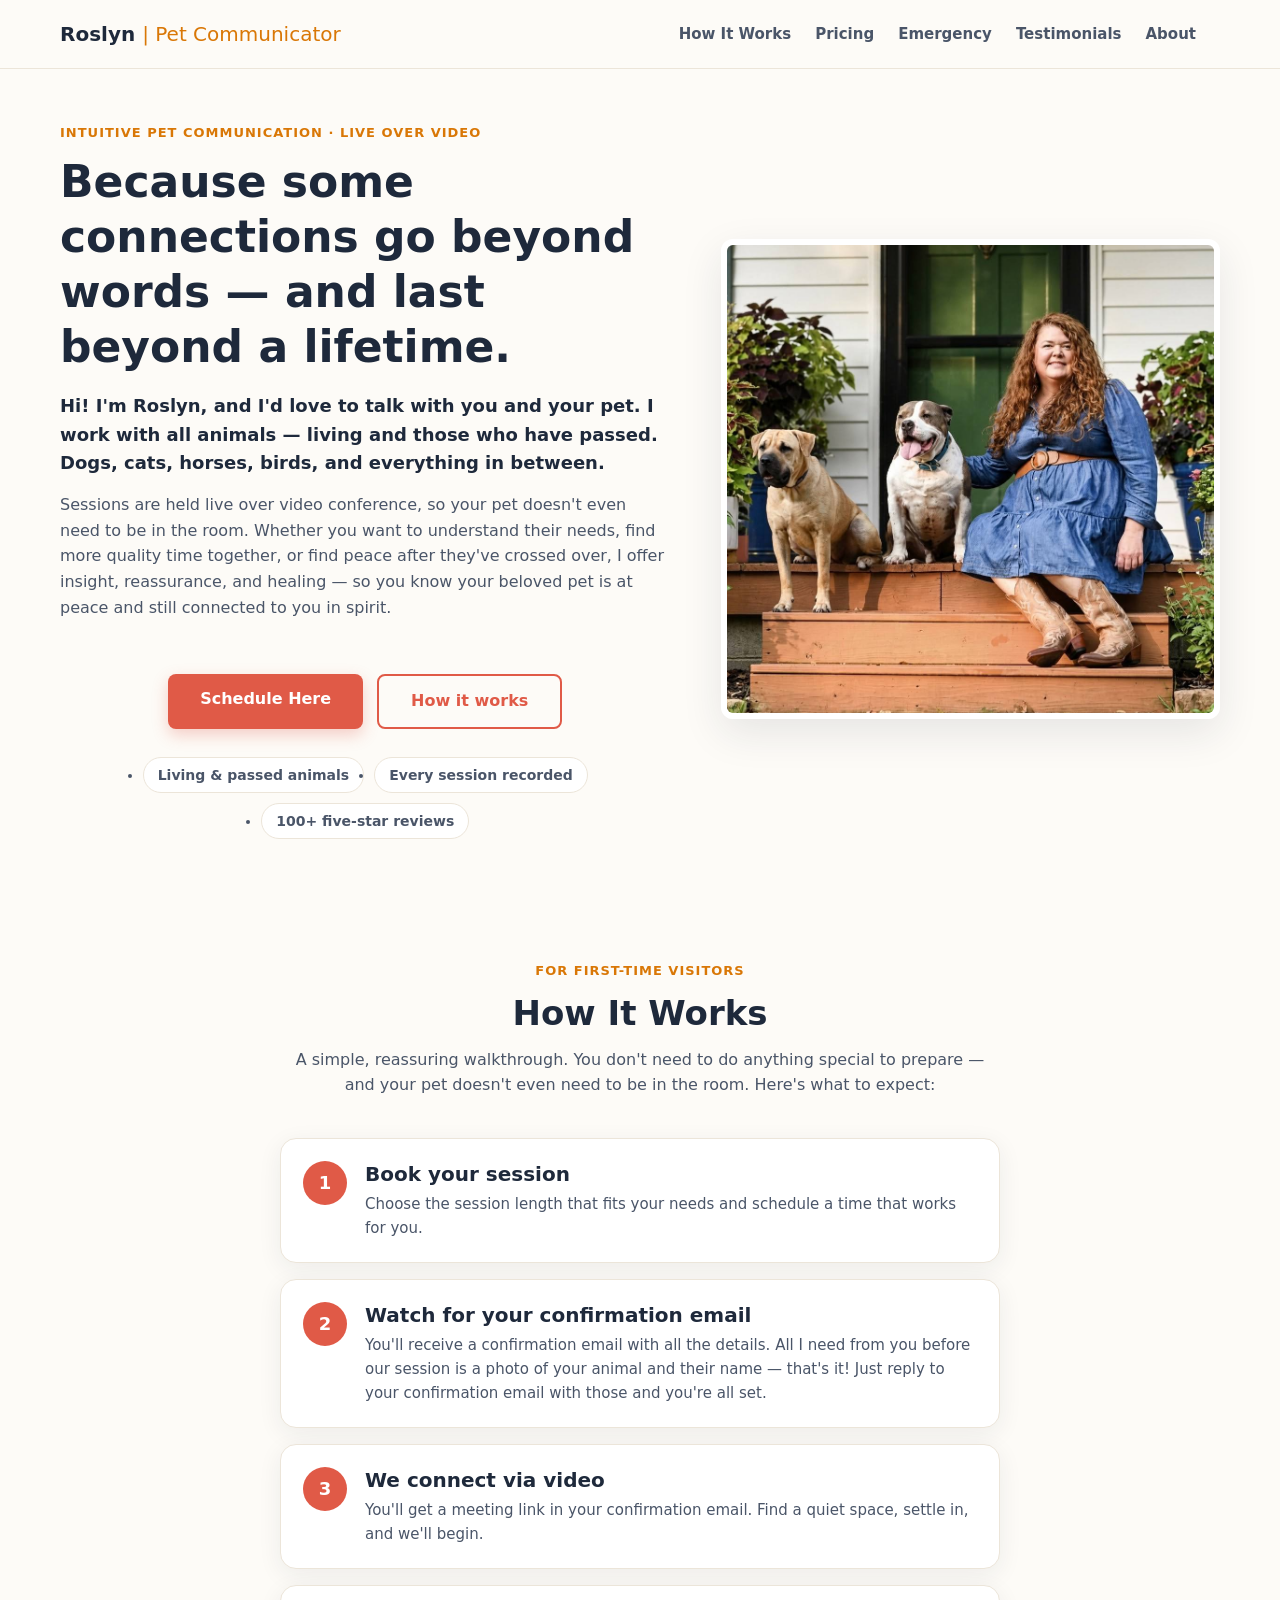
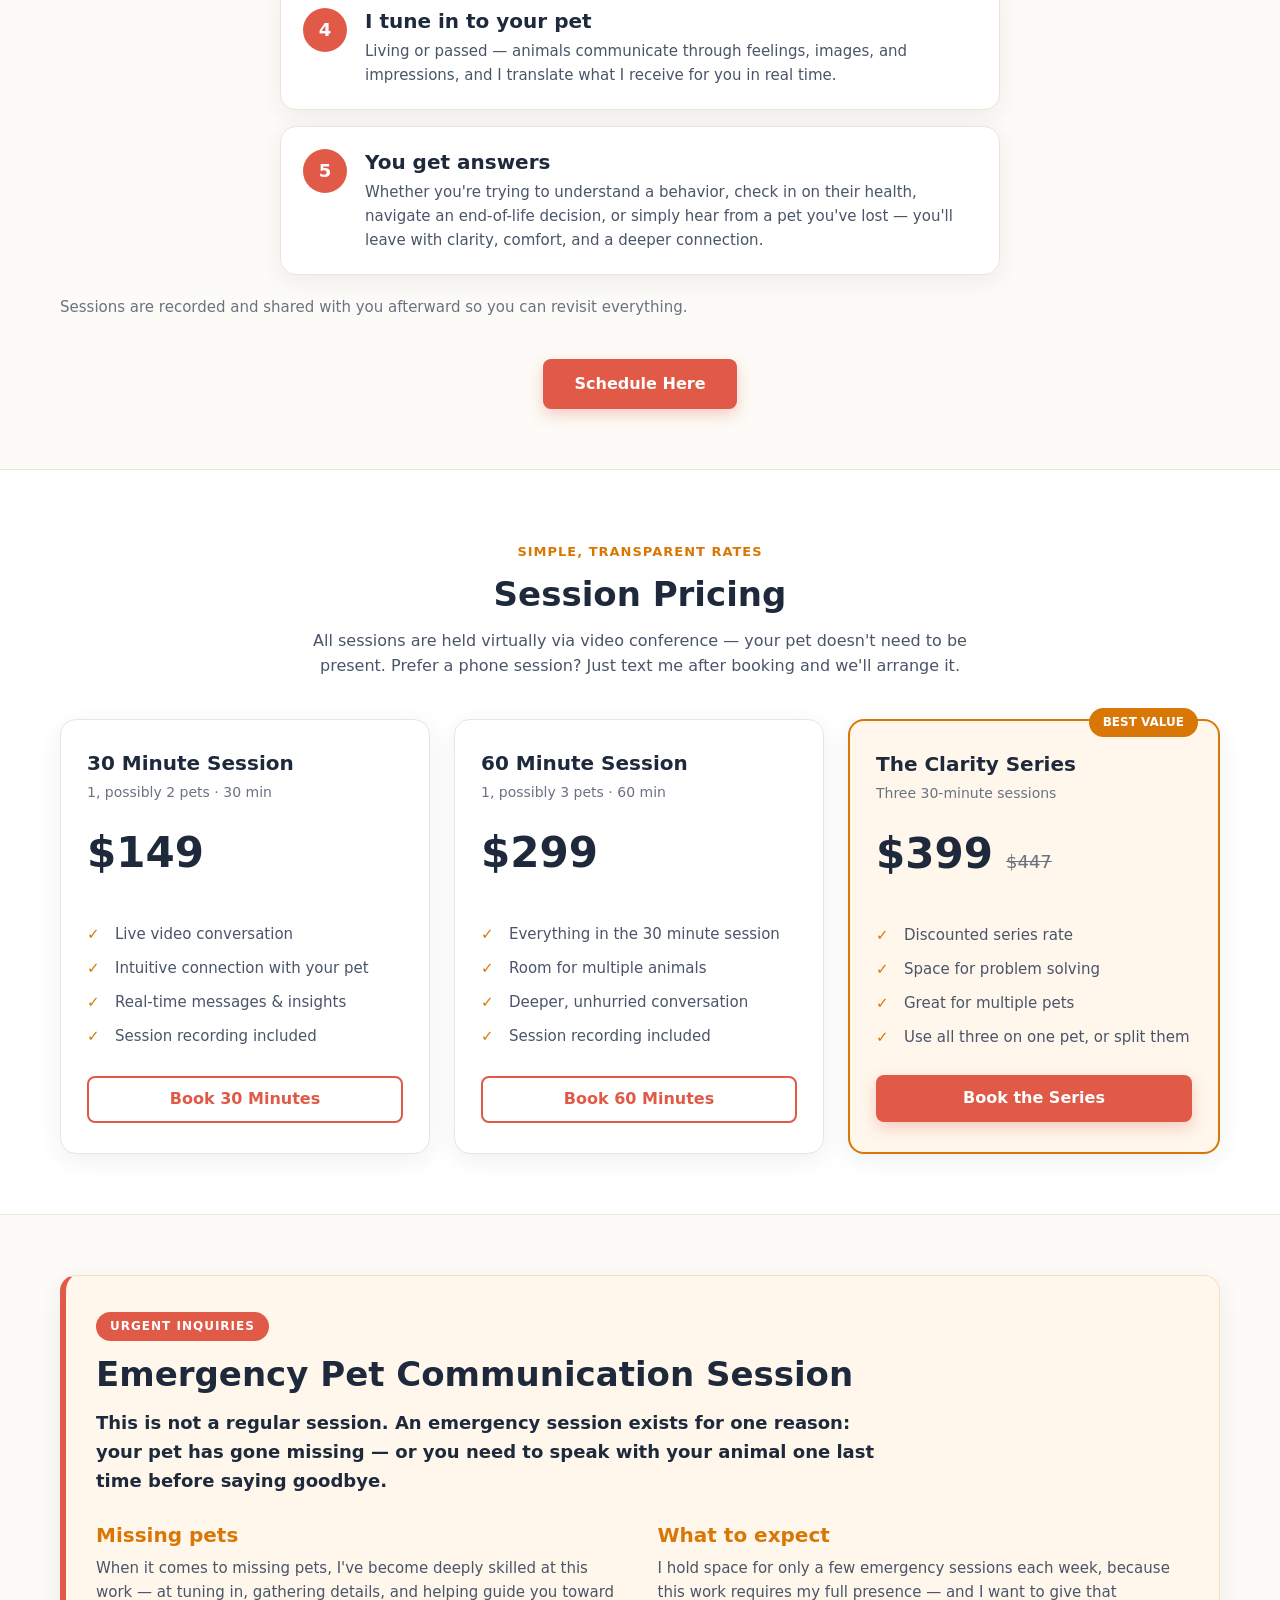
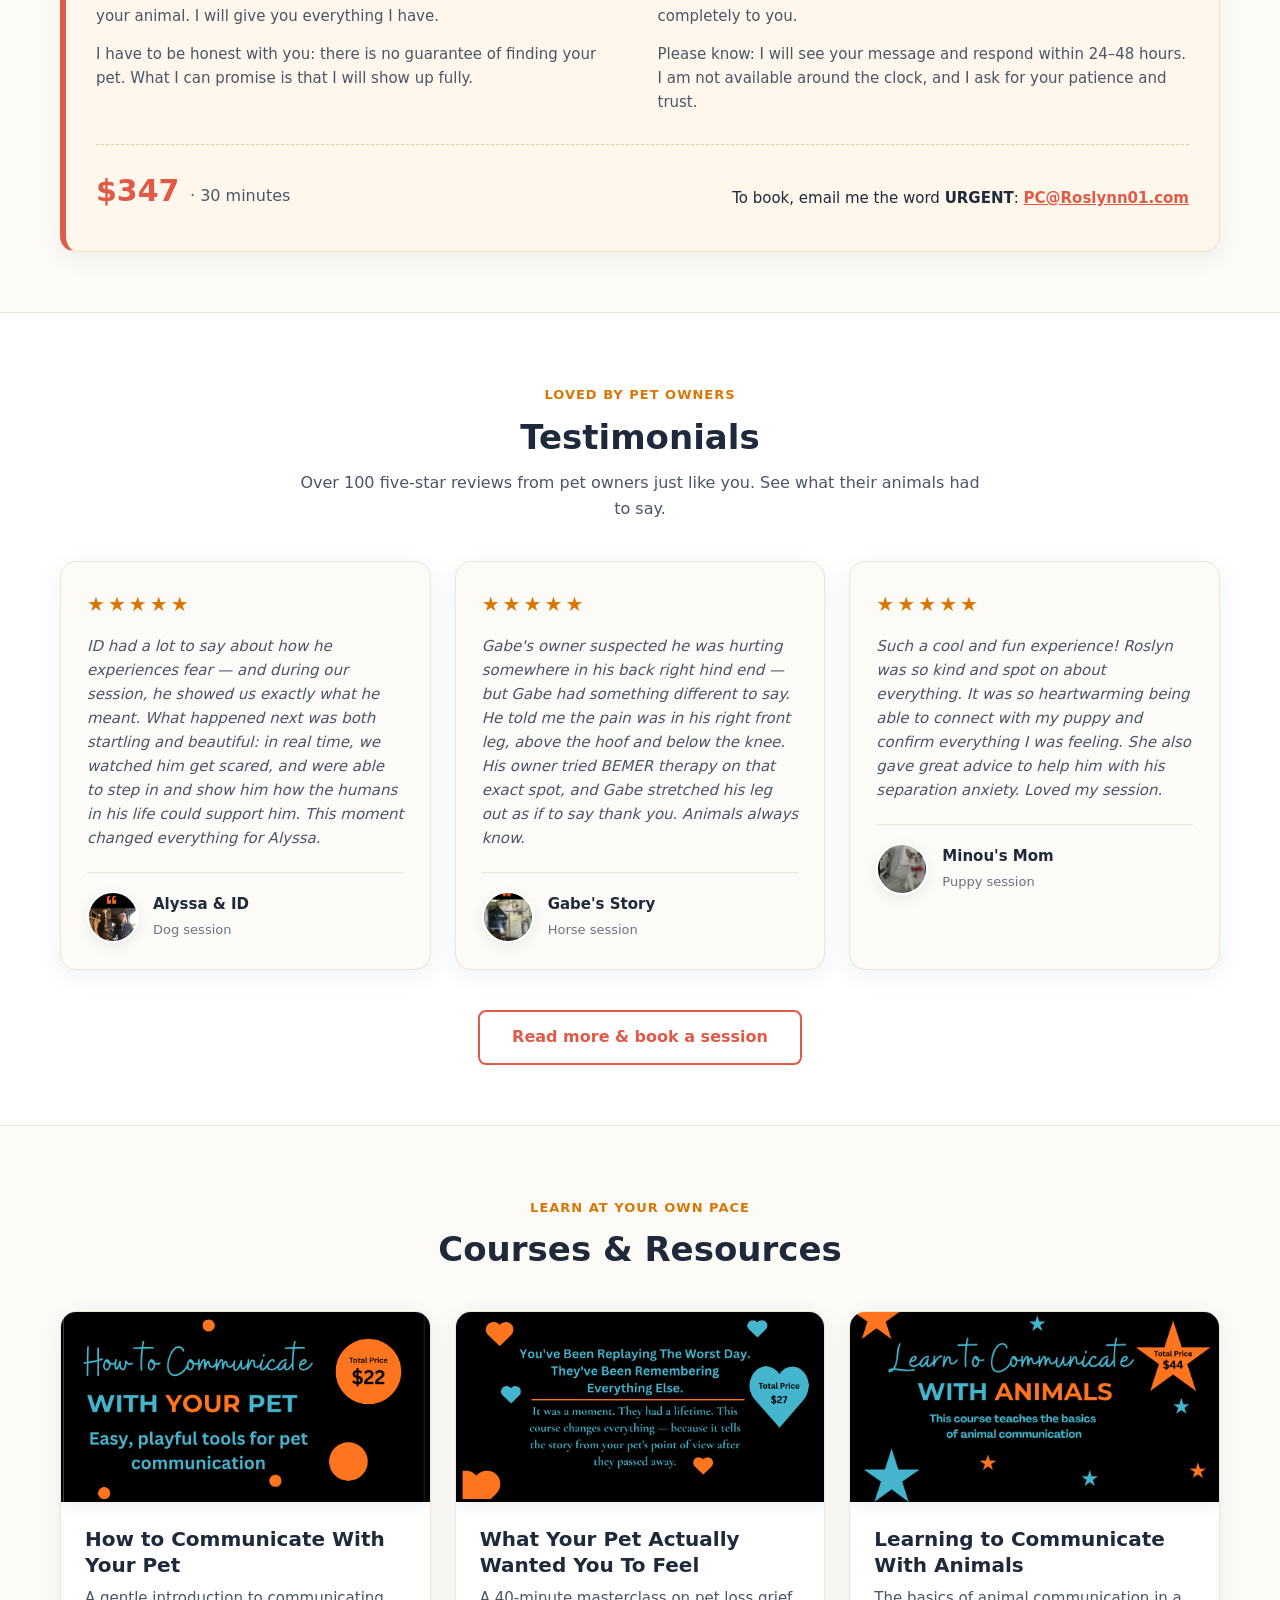
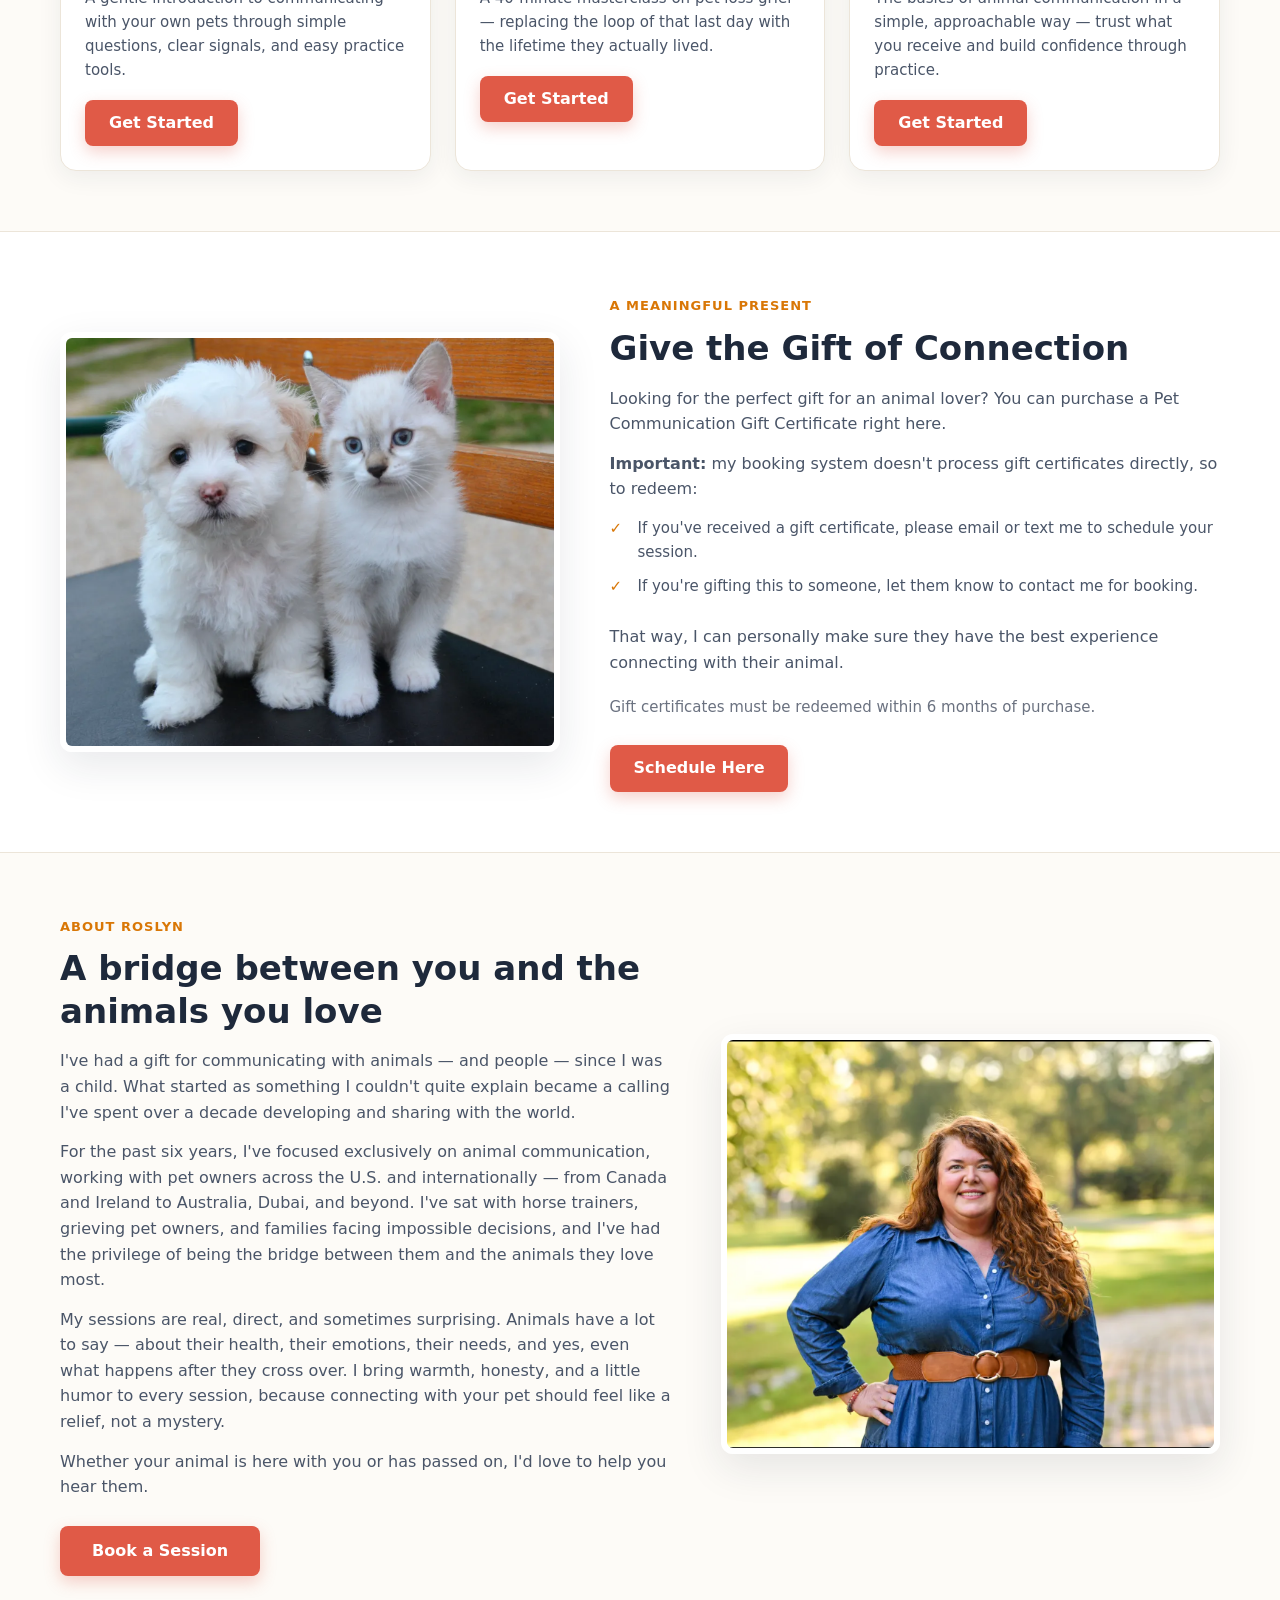
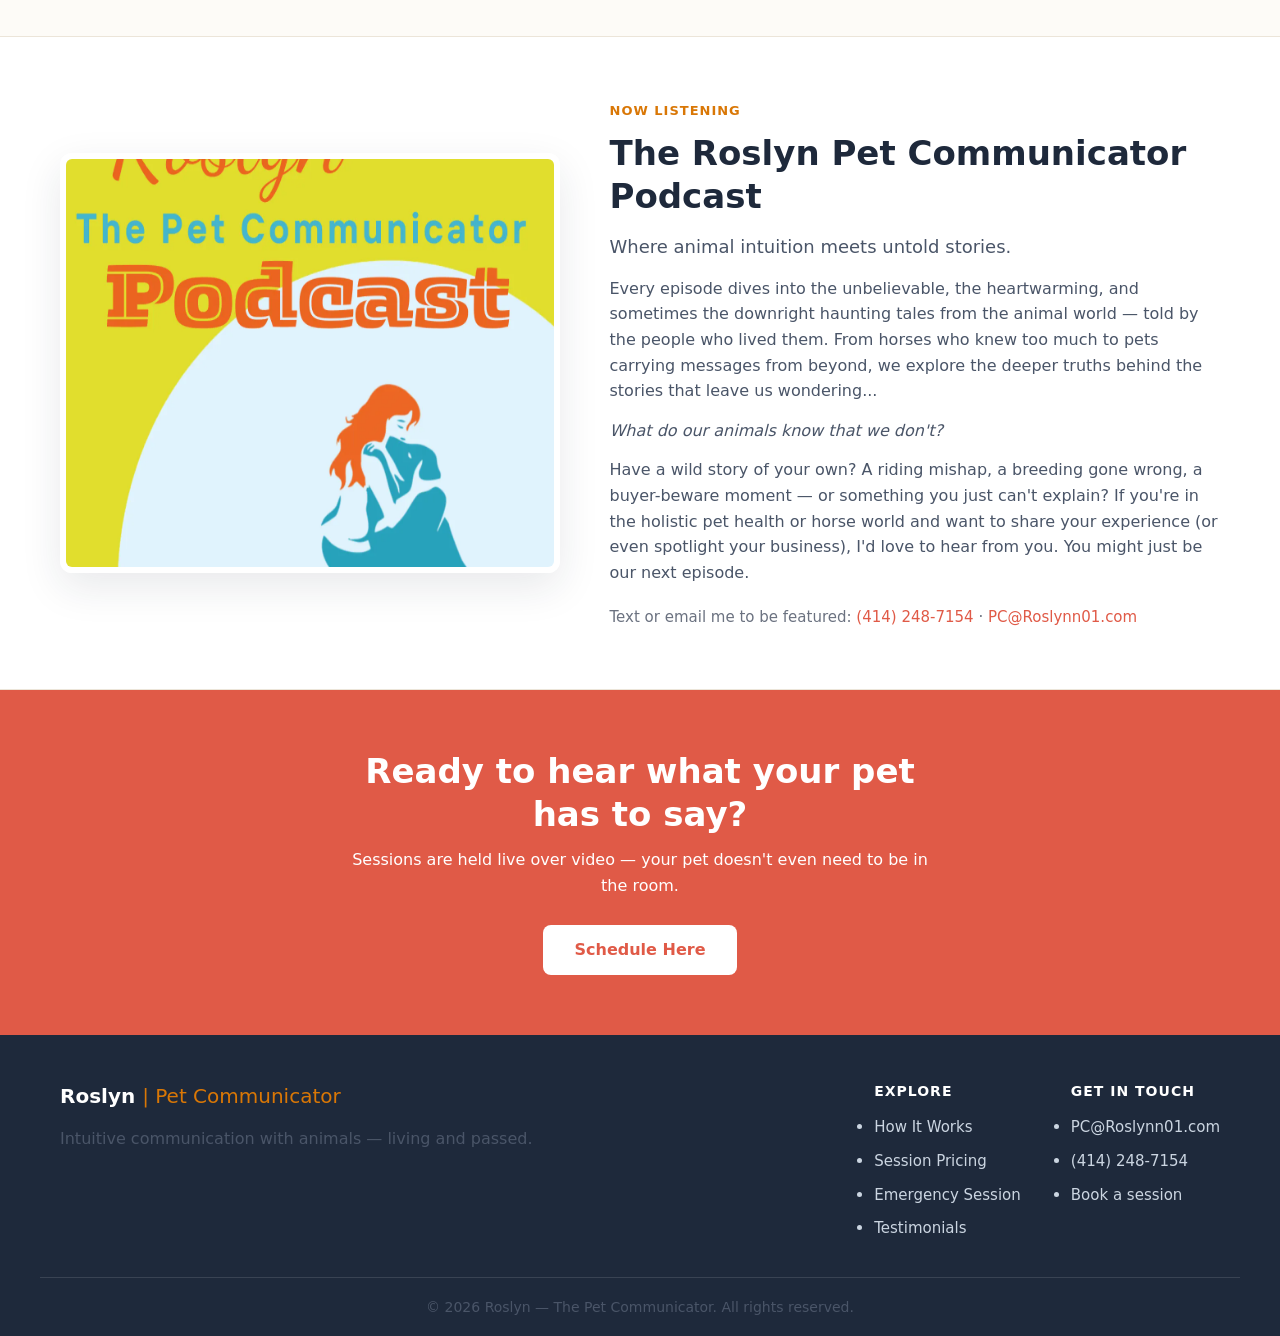
==== commit 0cc65677: "Redesigned the Layout" ====
--- a/index.html
+++ b/index.html
@@ -21,8 +21,6 @@
                 <a href="#testimonials">Testimonials</a>
                 <a href="#about">About</a>
             </nav>
-
-            <a class="btn btn-primary" href="main.html">Schedule Here</a>
         </div>
     </header>
 
@@ -34,6 +32,13 @@
                 <div class="text-container">
                     <p class="eyebrow">Intuitive pet communication &middot; Live over video</p>
                     <h1>Because some connections go beyond words — and last beyond a lifetime.</h1>
+                </div>
+
+                <div class="min">
+                    <img src="with.jpg" alt="Roslyn, the pet communicator, sitting with her dog">
+                </div>
+
+                <div class="text-container">
                     <p class="lead">Hi! I'm Roslyn, and I'd love to talk with you and your pet. I work with all
                         animals — living and those who have passed. Dogs, cats, horses, birds, and everything
                         in between.</p>
@@ -52,10 +57,6 @@
                         <li>Every session recorded</li>
                         <li>100+ five-star reviews</li>
                     </ul>
-                </div>
-
-                <div class="min">
-                    <img src="with.jpg" alt="Roslyn, the pet communicator, sitting with her dog">
                 </div>
             </div>
         </section>
--- a/style.css
+++ b/style.css
@@ -1,70 +1,62 @@
-/* =======================================================
+/* ============================================================
    ROSLYN - THE PET COMMUNICATOR
    One stylesheet for the whole website:
-   - index.html  (landing page)
-   - main.html   (booking page)
+   - index.html    (landing page)
+   - main.html     (booking page)
    - p1/p2/p3.html (course pages)
-   ======================================================= */
-
-/* ---------- 1. RESET ---------- */
-* {
-    margin: 0;
-    padding: 0;
-    box-sizing: border-box;
-}
-
-/* ---------- 2. BASIC PAGE STYLES ---------- */
+
+   HOW TO READ THIS FILE
+   - Numbered dividers split it into sections.
+   - Small rules are written on ONE line to keep the file short.
+   - Bigger rules are spread over several lines with easy comments.
+   - Plain flat CSS only: no variables, no nesting, literal colors.
+   ============================================================ */
+
+/* ---------- 1. GLOBAL STYLES (reset + base) ---------- */
+
+/* The star selector touches EVERY element on the page.
+   It clears the browser's built-in spacing so we start from zero. */
+* { margin: 0; padding: 0; box-sizing: border-box; }
+
+/* Body = the look of the whole page */
 body {
-    background-color: #FDFBF7;
-    color: #1E293B;
-    font-family: system-ui, -apple-system, "Segoe UI", Arial, Helvetica, sans-serif;
-    font-size: 16px;
-    line-height: 1.6;
-}
-
-h1 {
-    font-size: 30px;
-    line-height: 1.25;
-}
-
-h2 {
-    font-size: 26px;
-    line-height: 1.25;
-}
-
-h3 {
-    font-size: 20px;
-    line-height: 1.3;
-}
-
-p {
-    color: #4A5568;
-}
-
-p + p {
-    margin-top: 14px;
-}
-
-a {
-    color: #E05A47;
-    text-decoration: none;
-}
-
-a:hover {
-    text-decoration: underline;
-}
-
-/* all pictures: never stretch, rounded corners, soft shadow */
+    background-color: #FDFBF7;   /* soft cream background */
+    color: #1E293B;              /* warm dark charcoal for text */
+    font-family: system-ui, -apple-system, "Segoe UI", Arial, Helvetica, sans-serif; /* clean sans-serif font stack */
+    font-size: 16px;             /* base text size */
+    line-height: 1.6;            /* extra air between lines = easier reading */
+}
+
+/* Heading sizes, biggest to smallest (same line-height keeps them tidy) */
+h1 { font-size: 30px; line-height: 1.25; }
+h2 { font-size: 26px; line-height: 1.25; }
+h3 { font-size: 20px; line-height: 1.3; }
+
+p { color: #4A5568; }        /* softer grey-blue for paragraph text */
+p + p { margin-top: 14px; }  /* "+" means: only when a paragraph follows another paragraph */
+
+a { color: #E05A47; text-decoration: none; }  /* coral links with no underline */
+a:hover { text-decoration: underline; }        /* underline appears when the mouse is over */
+
+/* PICTURES - the golden rules that stop images breaking the layout:
+   max-width:100%  -> image is NEVER wider than its box (no overflow on phones)
+   height:auto     -> keeps the real shape (no stretching)
+   object-fit:cover -> fills the box and crops the sides neatly (never squashes) */
 img {
-    display: block;
-    max-width: 100%;
-    height: auto;
-    object-fit: cover;
-    border-radius: 12px;
-    box-shadow: 0 4px 14px rgba(30, 41, 59, 0.08);
-}
-
-/* ---------- 3. CONTAINER (centers the content) ---------- */
+    display: block;        /* removes the tiny gap browsers give inline images */
+    max-width: 100%;       /* MOBILE SAFETY: never wider than the screen */
+    height: auto;          /* height follows width, so pictures keep their shape */
+    object-fit: cover;     /* crop instead of squashing when box and picture differ */
+    border-radius: 12px;   /* friendly rounded corners */
+    box-shadow: 0 4px 14px rgba(30, 41, 59, 0.08); /* soft shadow = gentle depth */
+}
+
+/* ---------- 2. LAYOUT: CONTAINER + SECTIONS ---------- */
+
+/* The container wraps each section's content and centers it:
+   max-width:1200px -> never too wide on big monitors
+   margin:0 auto     -> equal space left/right = perfectly centered
+   padding:0 20px    -> keeps text away from the screen edges */
 .container {
     width: 100%;
     max-width: 1200px;
@@ -72,32 +64,17 @@
     padding: 0 20px;
 }
 
-.section {
-    padding-top: 60px;
-    padding-bottom: 60px;
-}
-
-/* white sections with a thin line on top and bottom */
-.section-alt {
-    background-color: #FFFFFF;
-    border-top: 1px solid #ECE5D9;
-    border-bottom: 1px solid #ECE5D9;
-}
-
-.section-head {
-    max-width: 700px;
-    margin: 0 auto 40px auto;
-    text-align: center;
-}
-
-.section-head h2 {
-    color: #1E293B;
-}
-
-.section-head p {
-    margin-top: 12px;
-}
-
+.section { padding-top: 60px; padding-bottom: 60px; } /* breathing room above and below a section */
+
+/* Alternate white sections with a thin line on top and bottom */
+.section-alt { background-color: #FFFFFF; border-top: 1px solid #ECE5D9; border-bottom: 1px solid #ECE5D9; }
+
+/* Centered heading block used at the top of most sections */
+.section-head { max-width: 700px; margin: 0 auto 40px auto; text-align: center; }
+.section-head h2 { color: #1E293B; }
+.section-head p { margin-top: 12px; }
+
+/* Small gold uppercase label above a heading ("eyebrow" text) */
 .eyebrow {
     display: inline-block;
     margin-bottom: 10px;
@@ -108,103 +85,76 @@
     text-transform: uppercase;
 }
 
-.lead {
-    font-size: 18px;
-}
-
-.note {
-    margin-top: 20px;
-    color: #6B7280;
-    font-size: 15px;
-}
-
-/* used to center buttons in the middle of a section */
-.center {
-    margin-top: 40px;
-    text-align: center;
-}
-
-/* ---------- 4. CARDS (steps, prices, testimonials, courses) ---------- */
-.card {
-    background-color: #FFFFFF;
-    border: 1px solid #ECE5D9;
-    border-radius: 16px;
-    box-shadow: 0 6px 24px rgba(30, 41, 59, 0.07);
-}
-
-/* ---------- 5. BUTTONS ---------- */
+.lead { font-size: 18px; }   /* slightly bigger intro text */
+.note { margin-top: 20px; color: #6B7280; font-size: 15px; } /* small grey helper text */
+
+/* Helper that centers a button in the middle of a section */
+.center { margin-top: 40px; text-align: center; }
+
+/* ---------- 3. CARDS (steps, prices, testimonials, courses) ---------- */
+
+/* One shared card look: white box, thin border, rounded corners, soft shadow */
+.card { background-color: #FFFFFF; border: 1px solid #ECE5D9; border-radius: 16px; box-shadow: 0 6px 24px rgba(30, 41, 59, 0.07); }
+
+/* ---------- 4. BUTTONS ---------- */
+
+/* Every button on the site starts here.
+   padding:12px 24px -> a comfortable, finger-friendly tap target (important on phones) */
 .btn {
-    display: inline-block;
-    padding: 12px 24px;
+    display: inline-block;   /* flows like text so it sits nicely next to other elements */
+    padding: 12px 24px;      /* roomy click/tap area */
+    border: none;            /* no outline - each button type adds its own color */
+    border-radius: 8px;      /* slightly rounded corners */
+    font-size: 16px;
+    font-weight: bold;       /* bold text */
+    line-height: 1.4;
+    text-align: center;      /* text centered inside the button */
+    text-decoration: none;   /* no underline on button text */
+    cursor: pointer;         /* mouse changes to a pointing hand */
+    transition: 0.25s;       /* smooth quarter-second change on hover */
+}
+.btn:hover { text-decoration: none; } /* stops the normal link underline from showing */
+
+/* MAIN CALL TO ACTION: "Schedule Here" / "Get Started" */
+.btn-primary {
+    background-color: #E05A47; /* terracotta / coral background */
+    color: #FFFFFF;            /* white text (bold + centered come from .btn above) */
     border: none;
-    border-radius: 8px;
-    font-size: 16px;
-    font-weight: bold;
-    line-height: 1.4;
-    text-align: center;
-    text-decoration: none;
-    cursor: pointer;
-    transition: 0.25s;
-}
-
-.btn:hover {
-    text-decoration: none;
-}
-
-/* main call to action: "Schedule Here" / "Get Started" */
-.btn-primary {
-    background-color: #E05A47;
-    color: #FFFFFF;
-    border: none;
-    box-shadow: 0 6px 16px rgba(224, 90, 71, 0.28);
-}
-
+    box-shadow: 0 6px 16px rgba(224, 90, 71, 0.28); /* soft coral glow under the button */
+}
 .btn-primary:hover {
-    background-color: #EA580C;
-    transform: translateY(-2px) scale(1.02);
-    box-shadow: 0 12px 26px rgba(234, 88, 12, 0.35);
-}
-
-/* outline button (white background, coral border) */
-.btn-outline {
-    background-color: transparent;
-    border: 2px solid #E05A47;
-    color: #E05A47;
-    padding: 10px 22px;
-}
-
-.btn-outline:hover {
-    background-color: #FDF1EE;
-}
-
-/* white button, used on the coral call to action band */
-.btn-light {
-    background-color: #FFFFFF;
-    color: #E05A47;
-}
-
-.btn-light:hover {
-    background-color: #FFF7EC;
-}
-
-.btn-lg {
-    padding: 14px 32px;
-}
-
-.btn-block {
-    display: block;
-    width: 100%;
-}
-
-/* ---------- 6. HEADER / NAVBAR (.qqq) ---------- */
+    background-color: #EA580C;                       /* background tint shifts on hover */
+    transform: translateY(-2px) scale(1.02);         /* lifts up and grows a touch = "elevation" */
+    box-shadow: 0 12px 26px rgba(234, 88, 12, 0.35); /* bigger shadow while it is lifted */
+}
+
+/* Outline button: transparent with a coral border */
+.btn-outline { background-color: transparent; border: 2px solid #E05A47; color: #E05A47; padding: 10px 22px; }
+.btn-outline:hover { background-color: #FDF1EE; } /* very light coral fill on hover */
+
+/* White button used on top of the coral call-to-action band */
+.btn-light { background-color: #FFFFFF; color: #E05A47; }
+.btn-light:hover { background-color: #FFF7EC; } /* warm cream on hover */
+
+.btn-lg { padding: 14px 32px; }         /* bigger version of the button */
+.btn-block { display: block; width: 100%; } /* stretches the button to full width */
+
+/* ---------- 5. HEADER / NAVBAR (.qqq) ---------- */
+
+/* position:sticky keeps the bar pinned to the top while you scroll */
 .qqq {
     position: sticky;
-    top: 0;
-    z-index: 50;
+    top: 0;              /* sticks to the very top edge of the window */
+    z-index: 50;         /* higher number = draws ABOVE the page content */
     background-color: #FDFBF7;
-    border-bottom: 1px solid #ECE5D9;
-}
-
+    border-bottom: 1px solid #ECE5D9; /* thin line under the bar */
+}
+
+/* The navbar is a flex row holding: brand / menu links
+   display:flex          -> puts the two items in one line
+   justify-content:space-between -> pushes them to the two edges
+   align-items:center    -> lines them up vertically
+   flex-wrap:wrap        -> they wrap onto a second line if space runs out */
 .nav {
     display: flex;
     align-items: center;
@@ -214,113 +164,59 @@
     min-height: 68px;
 }
 
-.brand {
-    color: #1E293B;
-    font-size: 20px;
-    font-weight: bold;
-    text-decoration: none;
-}
-
-.brand:hover {
-    color: #E05A47;
-    text-decoration: none;
-}
-
-.brand span {
-    color: #D97706;
-    font-weight: normal;
-}
-
-/* the menu links are hidden on phones, we show them on desktop */
-.nav-links {
-    display: none;
-}
-
-.nav-links a {
-    color: #4A5568;
-    font-size: 15px;
-    font-weight: bold;
-}
-
-.nav-links a:hover {
-    color: #E05A47;
-    text-decoration: none;
-}
-
-/* ---------- 7. HERO (.second) ---------- */
-.second {
-    padding-top: 50px;
-    padding-bottom: 50px;
-    background-color: #FDFBF7;
-    overflow: hidden;
-}
-
-/* text on the left, photo on the right (stacked on phones) */
-.second .container {
-    display: flex;
-    flex-direction: column;
-    gap: 40px;
-}
-
-.second h1 {
-    margin-bottom: 18px;
-    color: #1E293B;
-}
-
-.second .lead {
-    color: #1E293B;
-    font-weight: 600;
-}
-
-.hero-actions {
-    display: flex;
-    flex-wrap: wrap;
-    gap: 14px;
-    margin-top: 28px;
-}
-
-.hero-points {
-    display: flex;
-    flex-wrap: wrap;
-    gap: 10px;
-    margin-top: 28px;
-}
-
-.hero-points li {
-    padding: 6px 14px;
-    background-color: #FFFFFF;
-    border: 1px solid #ECE5D9;
-    border-radius: 20px;
-    color: #4A5568;
-    font-size: 14px;
-    font-weight: bold;
-}
-
-/* ---------- 8. IMAGE BLOCK (.min) ---------- */
+.brand { color: #1E293B; font-size: 20px; font-weight: bold; text-decoration: none; } /* brand name on the left */
+.brand:hover { color: #E05A47; text-decoration: none; } /* turns coral on hover */
+.brand span { color: #D97706; font-weight: normal; }    /* the "| Pet Communicator" part in gold */
+
+/* Menu links are HIDDEN on phones (a media query shows them on desktop) */
+.nav-links { display: none; }
+.nav-links a { color: #4A5568; font-size: 15px; font-weight: bold; }
+.nav-links a:hover { color: #E05A47; text-decoration: none; }
+
+/* ---------- 6. HERO SECTION (.second) ---------- */
+
+/* The big intro block at the top of the landing page.
+   overflow:hidden clips anything that would stick out sideways. */
+.second { padding-top: 50px; padding-bottom: 50px; background-color: #FDFBF7; overflow: hidden; }
+
+/* The hero holds three blocks that stack in reading order on phones:
+   1) headline block, 2) the photo, 3) the rest of the text + buttons.
+   display:flex + flex-direction:column = they pile up top-to-bottom.
+   A media query near the bottom turns this into two columns on desktop.
+   gap:40px = the space between each block. */
+.second .container { display: flex; flex-direction: column; gap: 40px; }
+.second h1 { margin-bottom: 18px; color: #1E293B; }
+.second .lead { color: #1E293B; font-weight: 600; } /* intro line reads a bit stronger */
+
+.hero-actions { display: flex; flex-wrap: wrap; gap: 14px; margin-top: 28px; } /* the two CTA buttons; wrap lets them stack */
+.hero-points { display: flex; flex-wrap: wrap; gap: 10px; margin-top: 28px; }  /* row of small info pills */
+
+/* Each pill: white chip with a thin border and rounded ends */
+.hero-points li { padding: 6px 14px; background-color: #FFFFFF; border: 1px solid #ECE5D9; border-radius: 20px; color: #4A5568; font-size: 14px; font-weight: bold; }
+
+/* ---------- 7. IMAGE BLOCK (.min) ---------- */
+
+/* Photos inside a white frame with a soft shadow (fixed height keeps rows even) */
 .min img {
-    width: 100%;
-    height: 360px;
-    object-fit: cover;
-    border-radius: 12px;
-    border: 6px solid #FFFFFF;
-    box-shadow: 0 14px 40px rgba(30, 41, 59, 0.10);
-}
-
-/* ---------- 9. TEXT BLOCK (.text-container) ---------- */
-.text-container h2 {
-    margin-bottom: 16px;
-    color: #1E293B;
-}
-
-.text-container .btn {
-    margin-top: 26px;
-}
-
-.text-container .checklist {
-    margin-top: 14px;
-}
-
-/* ---------- 10. HOW IT WORKS (.third) ---------- */
+    width: 100%;         /* fills its column */
+    height: 360px;       /* fixed height so cards line up */
+    object-fit: cover;   /* crops the photo instead of stretching it */
+    border-radius: 12px; /* rounded corners */
+    border: 6px solid #FFFFFF;                /* white frame around the photo */
+    box-shadow: 0 14px 40px rgba(30, 41, 59, 0.10); /* deep, soft shadow */
+}
+
+/* ---------- 8. TEXT BLOCK (.text-container) ---------- */
+
+.text-container h2 { margin-bottom: 16px; color: #1E293B; } /* heading spacing inside text blocks */
+.text-container .btn { margin-top: 26px; }                  /* pushes the button away from the text */
+.text-container .checklist { margin-top: 14px; }
+
+/* ---------- 9. HOW IT WORKS (.third) ---------- */
+
+/* The 5 steps: a vertical list with space between each card.
+   flex-direction:column = the steps pile up top-to-bottom.
+   max-width + margin:0 auto keeps the list centered and easy to read. */
 .third ol {
     display: flex;
     flex-direction: column;
@@ -329,97 +225,53 @@
     margin: 0 auto;
 }
 
-/* every step is a card with a round number */
-.third .card {
-    display: flex;
-    gap: 18px;
-    padding: 22px;
-    transition: 0.25s;
-}
-
-.third .card:hover {
-    transform: translateY(-3px);
-    box-shadow: 0 14px 40px rgba(30, 41, 59, 0.10);
-}
-
-.third .card > div {
-    flex: 1;
-}
-
+/* Each step is a card holding a round number and its text */
+.third .card { display: flex; gap: 18px; padding: 22px; transition: 0.25s; }
+.third .card:hover { transform: translateY(-3px); box-shadow: 0 14px 40px rgba(30, 41, 59, 0.10); } /* card lifts on hover */
+.third .card > div { flex: 1; } /* the text column takes all the leftover width */
+
+/* The round coral number: 1 to 5.
+   line-height equals the height, which centers the digit vertically. */
 .step-num {
-    flex: 0 0 auto;
+    flex: 0 0 auto;      /* never squeezes or grows */
     width: 44px;
     height: 44px;
     background-color: #E05A47;
     color: #FFFFFF;
-    border-radius: 50%;
+    border-radius: 50%;  /* 50% makes a perfect circle */
     font-size: 18px;
     font-weight: bold;
-    text-align: center;
+    text-align: center;  /* centers the digit horizontally */
     line-height: 44px;
 }
 
-.third .card h3 {
-    margin-bottom: 5px;
-    color: #1E293B;
-}
-
-.third .card p {
-    font-size: 15px;
-}
-
-/* ---------- 11. SESSION PRICING (.vizz) ---------- */
-.pricing-grid {
-    display: flex;
-    flex-direction: column;
-    gap: 24px;
-}
-
-.vizz .card {
-    position: relative;
-    display: flex;
-    flex-direction: column;
-    padding: 30px 26px;
-}
-
-.vizz .card h3 {
-    color: #1E293B;
-}
-
-.price-meta {
-    margin-top: 5px;
-    color: #6B7280;
-    font-size: 14px;
-}
-
-.price {
-    margin-top: 16px;
-    margin-bottom: 16px;
-}
-
-/* the big price number: $149 / $299 / $399 */
-.price .amount {
-    color: #1E293B;
-    font-size: 42px;
-    font-weight: bold;
-}
-
-.price s {
-    margin-left: 8px;
-    color: #6B7280;
-    font-size: 18px;
-}
-
-.vizz .card .btn {
-    margin-top: auto;
-}
-
-/* the highlighted card is gold */
-.featured {
-    border: 2px solid #D97706;
-    background-color: #FFF7EC;
-}
-
+.third .card h3 { margin-bottom: 5px; color: #1E293B; }
+.third .card p { font-size: 15px; }
+
+/* ---------- 10. SESSION PRICING (.vizz) ---------- */
+
+/* The 3 price cards: stacked on phones, one row on desktop (see media query) */
+.pricing-grid { display: flex; flex-direction: column; gap: 24px; }
+
+/* position:relative lets the "Best value" badge anchor to this card */
+.vizz .card { position: relative; display: flex; flex-direction: column; padding: 30px 26px; }
+.vizz .card h3 { color: #1E293B; }
+
+.price-meta { margin-top: 5px; color: #6B7280; font-size: 14px; } /* small line: pets + minutes */
+.price { margin-top: 16px; margin-bottom: 16px; }                 /* space around the price */
+
+/* The big price number: $149 / $299 / $399 */
+.price .amount { color: #1E293B; font-size: 42px; font-weight: bold; }
+.price s { margin-left: 8px; color: #6B7280; font-size: 18px; } /* the crossed-out old price */
+
+/* margin-top:auto pushes the button to the very bottom so all cards match height */
+.vizz .card .btn { margin-top: auto; }
+
+/* The highlighted card (gold border, warm background) */
+.featured { border: 2px solid #D97706; background-color: #FFF7EC; }
+
+/* "Best value" flag hanging on the top corner of a card.
+   position:absolute + top/right = pins it to that corner. */
 .badge {
     position: absolute;
     top: -13px;
@@ -433,21 +285,20 @@
     text-transform: uppercase;
 }
 
-/* the list of features with check marks */
-.checklist {
-    margin-top: 10px;
-    margin-bottom: 26px;
-}
-
+.checklist { margin-top: 10px; margin-bottom: 26px; } /* the feature list under each price */
+
+/* Each list item gets extra space on the left for the check mark */
 .checklist li {
-    position: relative;
-    padding-left: 28px;
+    position: relative; /* needed so the check mark can be pinned to the left */
+    padding-left: 28px;  /* room for the check mark */
     margin-top: 10px;
     color: #4A5568;
     font-size: 15px;
-    list-style: none;
-}
-
+    list-style: none;    /* removes the default bullet */
+}
+
+/* Draws the gold check mark using the ::before "fake" element.
+   \2713 is the check character; left:0 puts it in the empty space. */
 .checklist li:before {
     content: "\2713";
     position: absolute;
@@ -457,16 +308,19 @@
     font-weight: bold;
 }
 
-/* ---------- 12. EMERGENCY SESSION (.fourth) ---------- */
+/* ---------- 11. EMERGENCY SESSION (.fourth) ---------- */
+
+/* Warm warning box: cream background, thick coral line on the left */
 .fourth {
     padding: 36px 30px;
     background-color: #FFF7EC;
     border: 1px solid #F6E0C0;
-    border-left: 6px solid #E05A47;
+    border-left: 6px solid #E05A47; /* the thick colored stripe */
     border-radius: 16px;
     box-shadow: 0 6px 24px rgba(30, 41, 59, 0.07);
 }
 
+/* Small coral "pill" label at the top of the box */
 .emergency-tag {
     display: inline-block;
     margin-bottom: 12px;
@@ -480,33 +334,15 @@
     text-transform: uppercase;
 }
 
-.fourth h2 {
-    margin-bottom: 14px;
-    color: #1E293B;
-}
-
-.fourth .lead {
-    max-width: 800px;
-    color: #1E293B;
-    font-weight: bold;
-}
-
-.emergency-grid {
-    display: flex;
-    flex-direction: column;
-    gap: 24px;
-    margin-top: 26px;
-}
-
-.emergency-grid h3 {
-    margin-bottom: 8px;
-    color: #D97706;
-}
-
-.emergency-grid p {
-    font-size: 15px;
-}
-
+.fourth h2 { margin-bottom: 14px; color: #1E293B; }
+.fourth .lead { max-width: 800px; color: #1E293B; font-weight: bold; } /* max-width stops the line getting too long */
+
+/* The two explanation columns: stacked on phones, side by side on desktop */
+.emergency-grid { display: flex; flex-direction: column; gap: 24px; margin-top: 26px; }
+.emergency-grid h3 { margin-bottom: 8px; color: #D97706; }
+.emergency-grid p { font-size: 15px; }
+
+/* The bottom row of the box (price + email link), separated by a dashed line */
 .emergency-foot {
     display: flex;
     flex-direction: column;
@@ -516,181 +352,80 @@
     border-top: 1px dashed #E7CBA4;
 }
 
-.emergency-price {
-    color: #E05A47;
-    font-size: 30px;
-    font-weight: bold;
-}
-
-.emergency-price span {
-    color: #4A5568;
-    font-size: 16px;
-    font-weight: normal;
-}
-
-.emergency-cta {
-    color: #1E293B;
-    font-size: 15px;
-}
-
-.emergency-cta a {
-    font-weight: bold;
-    text-decoration: underline;
-}
-
-/* ---------- 13. TESTIMONIALS (.fifth header, .sixth cards) ---------- */
-.sixth {
-    display: flex;
-    flex-direction: column;
-    gap: 24px;
-}
-
-.sixth .card {
-    padding: 26px;
-    background-color: #FDFBF7;
-}
-
-.stars {
-    margin-bottom: 14px;
-    color: #D97706;
-    font-size: 20px;
-    letter-spacing: 3px;
-}
-
-.sixth blockquote p {
-    color: #4A5568;
-    font-size: 15px;
-    font-style: italic;
-}
-
+.emergency-price { color: #E05A47; font-size: 30px; font-weight: bold; } /* the $347 price */
+.emergency-price span { color: #4A5568; font-size: 16px; font-weight: normal; } /* the "30 minutes" part */
+.emergency-cta { color: #1E293B; font-size: 15px; }
+.emergency-cta a { font-weight: bold; text-decoration: underline; } /* the email link stands out */
+
+/* ---------- 12. TESTIMONIALS (.fifth header, .sixth cards) ---------- */
+
+/* The review cards: stacked on phones, 3 in a row on desktop */
+.sixth { display: flex; flex-direction: column; gap: 24px; }
+.sixth .card { padding: 26px; background-color: #FDFBF7; } /* slightly cream card inside the white section */
+
+.stars { margin-bottom: 14px; color: #D97706; font-size: 20px; letter-spacing: 3px; } /* gold 5-star rating */
+.sixth blockquote p { color: #4A5568; font-size: 15px; font-style: italic; } /* the quoted feedback */
+
+/* The pet photo + name row at the bottom of a review */
 .card figcaption {
     display: flex;
-    align-items: center;
+    align-items: center; /* vertically centers photo and text */
     gap: 14px;
     margin-top: 22px;
     padding-top: 18px;
-    border-top: 1px solid #ECE5D9;
-}
-
-/* small round photo of the pet */
-.card figcaption img {
-    width: 52px;
-    height: 52px;
-    border-radius: 50%;
-    border: 2px solid #FFFFFF;
-}
-
-.card figcaption strong {
-    display: block;
-    color: #1E293B;
-    font-size: 15px;
-}
-
-.card figcaption small {
-    color: #6B7280;
-    font-size: 13px;
-}
-
-/* ---------- 14. COURSES (.first) ---------- */
-.first {
-    display: flex;
-    flex-direction: column;
-    gap: 24px;
-}
-
-.first .card {
-    overflow: hidden;
-    transition: 0.25s;
-}
-
-.first .card:hover {
-    transform: translateY(-4px);
-    box-shadow: 0 14px 40px rgba(30, 41, 59, 0.10);
-}
-
-.first .card img {
-    width: 100%;
-    height: 190px;
-    border-radius: 0;
-}
-
-.course-body {
-    padding: 24px;
-}
-
-.course-body h3 {
-    margin-bottom: 8px;
-    color: #1E293B;
-}
-
-.course-body p {
-    font-size: 15px;
-}
-
-.course-body .btn {
-    margin-top: 18px;
-}
-
-/* ---------- 15. GIFT / ABOUT / PODCAST (.seven .eight .nine) ---------- */
-/* the three sections all use the same layout:
-   an image block (.min) and a text block (.text-container) */
+    border-top: 1px solid #ECE5D9; /* thin divider above the name */
+}
+
+.card figcaption img { width: 52px; height: 52px; border-radius: 50%; border: 2px solid #FFFFFF; } /* 50% = round avatar */
+.card figcaption strong { display: block; color: #1E293B; font-size: 15px; } /* pet + owner name */
+.card figcaption small { color: #6B7280; font-size: 13px; } /* small grey "Dog session" label */
+
+/* ---------- 13. COURSES (.first) ---------- */
+
+/* The 3 course cards: stacked on phones, one row on desktop */
+.first { display: flex; flex-direction: column; gap: 24px; }
+
+.first .card { overflow: hidden; transition: 0.25s; } /* overflow hides the image corners inside the card */
+.first .card:hover { transform: translateY(-4px); box-shadow: 0 14px 40px rgba(30, 41, 59, 0.10); } /* card lifts on hover */
+.first .card img { width: 100%; height: 190px; border-radius: 0; } /* square top edge so it meets the card cleanly */
+
+.course-body { padding: 24px; }                          /* text area under the photo */
+.course-body h3 { margin-bottom: 8px; color: #1E293B; }
+.course-body p { font-size: 15px; }
+.course-body .btn { margin-top: 18px; }                  /* space above the Get Started button */
+
+/* ---------- 14. GIFT / ABOUT / PODCAST (.seven .eight .nine) ---------- */
+
+/* These three sections share one layout: an image block (.min) and a
+   text block (.text-container). Column on phones, row on desktop. */
 .seven .container,
 .eight .container,
-.nine .container {
-    display: flex;
-    flex-direction: column;
-    gap: 36px;
-}
-
-/* ---------- 16. FINAL CALL TO ACTION BAND ---------- */
+.nine .container { display: flex; flex-direction: column; gap: 36px; }
+
+/* ---------- 15. FINAL CALL TO ACTION BAND ---------- */
+
+/* Full-width coral banner near the bottom of the page */
 .cta-band {
     padding-top: 60px;
     padding-bottom: 60px;
     background-color: #E05A47;
-    color: #FFFFFF;
-    text-align: center;
-}
-
-.cta-inner {
-    max-width: 640px;
-    margin: 0 auto;
-}
-
-.cta-band h2 {
-    margin-bottom: 12px;
-    color: #FFFFFF;
-}
-
-.cta-band p {
-    margin-bottom: 26px;
-    color: #FFFFFF;
-}
-
-/* ---------- 17. FOOTER ---------- */
-.site-footer {
-    background-color: #1E293B;
-    color: #CBD5E1;
-    padding-top: 45px;
-}
-
-.footer-grid {
-    display: flex;
-    flex-direction: column;
-    gap: 30px;
-    padding-bottom: 36px;
-}
-
-.footer-brand {
-    margin-bottom: 8px;
-    color: #FFFFFF;
-    font-size: 20px;
-    font-weight: bold;
-}
-
-.footer-brand span {
-    color: #D97706;
-    font-weight: normal;
-}
+    color: #FFFFFF;       /* white text on coral */
+    text-align: center;   /* everything centered */
+}
+
+.cta-inner { max-width: 640px; margin: 0 auto; } /* keeps the message a comfortable reading width */
+.cta-band h2 { margin-bottom: 12px; color: #FFFFFF; }
+.cta-band p { margin-bottom: 26px; color: #FFFFFF; } /* p is forced white (paragraphs have their own gray) */
+
+/* ---------- 16. FOOTER ---------- */
+
+.site-footer { background-color: #1E293B; color: #CBD5E1; padding-top: 45px; } /* dark charcoal footer */
+
+/* Footer columns: stacked on phones, 3 in a row on desktop */
+.footer-grid { display: flex; flex-direction: column; gap: 30px; padding-bottom: 36px; }
+
+.footer-brand { margin-bottom: 8px; color: #FFFFFF; font-size: 20px; font-weight: bold; }
+.footer-brand span { color: #D97706; font-weight: normal; } /* the gold "| Pet Communicator" */
 
 .footer-title {
     margin-bottom: 12px;
@@ -701,57 +436,30 @@
     text-transform: uppercase;
 }
 
-.footer-links li {
-    margin-top: 8px;
-}
-
-.footer-links a {
-    color: #CBD5E1;
-    font-size: 15px;
-}
-
-.footer-links a:hover {
-    color: #D97706;
-}
+.footer-links li { margin-top: 8px; }
+.footer-links a { color: #CBD5E1; font-size: 15px; }
+.footer-links a:hover { color: #D97706; } /* links turn gold on hover */
 
 .footer-bottom {
     padding-top: 18px;
     padding-bottom: 18px;
-    border-top: 1px solid rgba(255, 255, 255, 0.12);
+    border-top: 1px solid rgba(255, 255, 255, 0.12); /* faint white line */
     color: #94A3B8;
     font-size: 14px;
     text-align: center;
 }
 
-/* =======================================================
-   18. BOOKING PAGE (main.html)
-   ======================================================= */
-.logo {
-    padding: 20px;
-    text-align: center;
-}
-
-.logo img {
-    width: 150px;
-    height: 150px;
-    border-radius: 50%;
-}
-
-.byg {
-    text-align: center;
-    padding: 20px;
-}
-
-.byg img {
-    display: inline-block;
-    width: 300px;
-    height: 300px;
-}
-
-/* white card with the "please read before booking" text */
+/* ---------- 17. BOOKING PAGE (main.html) ---------- */
+
+.logo { padding: 20px; text-align: center; }
+.logo img { width: 150px; height: 150px; border-radius: 50%; } /* 50% = circular logo */
+.byg { text-align: center; padding: 20px; }
+.byg img { display: inline-block; width: 300px; height: 300px; }
+
+/* White card with the "please read before booking" text */
 .buju {
     max-width: 800px;
-    margin: 20px auto;
+    margin: 20px auto; /* centered on the page */
     padding: 30px;
     background-color: #FFFFFF;
     border: 1px solid #ECE5D9;
@@ -759,21 +467,16 @@
     box-shadow: 0 6px 24px rgba(30, 41, 59, 0.07);
 }
 
-.buju h2 {
-    margin-bottom: 15px;
-    color: #E05A47;
-}
-
-.buju p {
-    margin-top: 12px;
-}
-
-/* row with the calendar title, search box and the 3 price cards */
+.buju h2 { margin-bottom: 15px; color: #E05A47; } /* coral heading */
+.buju p { margin-top: 12px; }
+
+/* Row with the calendar title, search box and the 3 price cards.
+   flex-wrap:wrap = items move to a new line when there is not enough room. */
 .class-containter {
     display: flex;
     flex-wrap: wrap;
     gap: 20px;
-    align-items: stretch;
+    align-items: stretch; /* cards stretch to equal height */
     max-width: 1200px;
     margin: 30px auto;
     padding: 25px;
@@ -782,9 +485,7 @@
     border-radius: 25px;
 }
 
-.boo h3 {
-    color: #1E293B;
-}
+.boo h3 { color: #1E293B; }
 
 .search-box input {
     width: 220px;
@@ -794,84 +495,41 @@
     font-size: 15px;
 }
 
-/* the three booking cards */
+/* The three booking cards share the same look.
+   flex:1 1 260px = grow to fill space, but never shrink below 260px. */
 .osh,
 .buss,
-.bizz {
-    flex: 1 1 260px;
-    padding: 20px;
-    background-color: #FDFBF7;
-    border: 1px solid #ECE5D9;
-    border-radius: 16px;
-}
+.bizz { flex: 1 1 260px; padding: 20px; background-color: #FDFBF7; border: 1px solid #ECE5D9; border-radius: 16px; }
 
 .osh img,
 .buss img,
-.bizz img {
-    width: 120px;
-    height: 120px;
-    border-radius: 50%;
-    margin-bottom: 15px;
-}
-
-.osh h3,
-.osh h4,
-.buss h3,
-.bizz h3 {
-    margin-bottom: 10px;
-    color: #1E293B;
-}
-
-.osh p,
-.buss p,
-.bizz p {
-    margin-bottom: 15px;
-    font-size: 15px;
-}
-
-/* price row: 30 mins ..... $149 */
+.bizz img { width: 120px; height: 120px; border-radius: 50%; margin-bottom: 15px; } /* round thumbnails */
+
+.osh h3, .osh h4, .buss h3, .bizz h3 { margin-bottom: 10px; color: #1E293B; }
+.osh p, .buss p, .bizz p { margin-bottom: 15px; font-size: 15px; }
+
+/* Price row: "30 mins" on the left, price on the right */
 .button,
 .buq,
 .uzz {
     display: flex;
     align-items: center;
-    justify-content: space-between;
+    justify-content: space-between; /* pushes one item left, the other right */
     padding: 12px 16px;
     background-color: #FFF7EC;
     border: 1px solid #F6E0C0;
     border-radius: 8px;
 }
 
-.button span,
-.buq span,
-.uzz span {
-    color: #6B7280;
-    font-size: 14px;
-}
-
-.button strong,
-.buq strong,
-.uzz strong {
-    color: #E05A47;
-    font-size: 20px;
-}
-
-/* testimonials header on the booking page */
-.bym {
-    max-width: 1200px;
-    margin: 40px auto 0 auto;
-    padding: 0 20px;
-}
-
-.bym h3 {
-    color: #D97706;
-}
-
-.bym h1 {
-    color: #1E293B;
-}
-
-/* testimonials cards on the booking page */
+.button span, .buq span, .uzz span { color: #6B7280; font-size: 14px; } /* the small gray label */
+.button strong, .buq strong, .uzz strong { color: #E05A47; font-size: 20px; } /* the coral price */
+
+/* Testimonials heading on the booking page */
+.bym { max-width: 1200px; margin: 40px auto 0 auto; padding: 0 20px; }
+.bym h3 { color: #D97706; } /* gold label */
+.bym h1 { color: #1E293B; }
+
+/* Testimonial cards on the booking page: a white panel holding 3 cards */
 .leg {
     display: flex;
     flex-wrap: wrap;
@@ -884,80 +542,29 @@
     border-radius: 25px;
 }
 
+/* The three review cards share this look and wrap onto new lines when narrow */
 .firstt,
 .secc,
-.thirdd {
-    flex: 1 1 280px;
-    padding: 22px;
-    background-color: #FDFBF7;
-    border: 1px solid #ECE5D9;
-    border-radius: 16px;
-}
-
-.firstt img,
-.secc img,
-.thirdd img {
-    width: 100%;
-    height: 220px;
-    margin-bottom: 15px;
-}
-
-.firstt h3,
-.secc h3,
-.thirdd h3 {
-    margin-bottom: 10px;
-    color: #1E293B;
-}
-
-.firstt h4,
-.secc h4,
-.thirdd h4 {
-    margin-top: 15px;
-    color: #D97706;
-}
-
-/* =======================================================
-   19. COURSE PAGES (p1.html, p2.html, p3.html)
-   ======================================================= */
-.osc {
-    max-width: 900px;
-    margin: 0 auto;
-    padding: 40px 20px;
-}
-
-.osc img {
-    margin: 0 auto 20px auto;
-    width: 350px;
-    height: 200px;
-}
-
-.osc h2,
-.osc h3 {
-    margin-bottom: 15px;
-    color: #1E293B;
-    text-align: center;
-}
-
-.osc p {
-    margin-top: 12px;
-}
-
-.osc ul {
-    margin-top: 15px;
-    margin-left: 25px;
-    list-style: disc;
-}
-
-.osc li {
-    margin-top: 8px;
-    color: #4A5568;
-}
-
-/* the order form on the course pages */
+.thirdd { flex: 1 1 280px; padding: 22px; background-color: #FDFBF7; border: 1px solid #ECE5D9; border-radius: 16px; }
+
+.firstt img, .secc img, .thirdd img { width: 100%; height: 220px; margin-bottom: 15px; }
+.firstt h3, .secc h3, .thirdd h3 { margin-bottom: 10px; color: #1E293B; }
+.firstt h4, .secc h4, .thirdd h4 { margin-top: 15px; color: #D97706; } /* gold reviewer name */
+
+/* ---------- 18. COURSE PAGES (p1.html, p2.html, p3.html) ---------- */
+
+.osc { max-width: 900px; margin: 0 auto; padding: 40px 20px; } /* centers the course page content */
+.osc img { margin: 0 auto 20px auto; width: 350px; height: 200px; } /* centered course image */
+.osc h2, .osc h3 { margin-bottom: 15px; color: #1E293B; text-align: center; } /* centered title */
+.osc p { margin-top: 12px; }
+.osc ul { margin-top: 15px; margin-left: 25px; list-style: disc; } /* normal bullet dots for the list */
+.osc li { margin-top: 8px; color: #4A5568; }
+
+/* The order form: a white card, centered, never wider than 420px */
 form {
     width: 100%;
-    max-width: 420px;
-    margin: 40px auto;
+    max-width: 420px; /* keeps the form narrow on big screens */
+    margin: 40px auto; /* centered horizontally */
     padding: 40px 30px;
     background-color: #FFFFFF;
     color: #1E293B;
@@ -966,13 +573,10 @@
     box-shadow: 0 6px 24px rgba(30, 41, 59, 0.07);
 }
 
-form label {
-    display: block;
-    margin-top: 15px;
-    font-weight: bold;
-    color: #1E293B;
-}
-
+/* display:block makes each label sit on its own line above its field */
+form label { display: block; margin-top: 15px; font-weight: bold; color: #1E293B; }
+
+/* Fields fill the whole form width (works nicely on small phones) */
 form input {
     width: 100%;
     margin-top: 6px;
@@ -982,12 +586,9 @@
     font-size: 15px;
 }
 
-form h3 {
-    margin-top: 20px;
-    color: #1E293B;
-}
-
-/* checkout button on the course pages */
+form h3 { margin-top: 20px; color: #1E293B; }
+
+/* Checkout button on the course pages (matches the main coral button) */
 .joze {
     width: 190px;
     height: 40px;
@@ -1001,61 +602,61 @@
     cursor: pointer;
     transition: 0.25s;
 }
-
-.joze:hover {
-    background-color: #EA580C;
-    transform: scale(1.02);
-}
-
-/* =======================================================
-   20. RESPONSIVE (phones and tablets)
-   ======================================================= */
-
-/* phones: 768px and smaller */
+.joze:hover { background-color: #EA580C; transform: scale(1.02); } /* tint shift + tiny grow */
+
+/* ============================================================
+   19. MOBILE RESPONSIVE STYLES
+   Everything below only applies to small screens. This is what
+   makes the mobile view stack cleanly and stay easy to tap.
+   ============================================================ */
+
+/* @media (max-width: 768px) = these rules switch ON when the screen
+   is 768px wide or smaller (phones and small tablets). */
 @media (max-width: 768px) {
+    /* Brand and links stack and center instead of sharing one row */
     .nav {
-        justify-content: center;
+        justify-content: center; /* moves items to the middle */
         text-align: center;
         padding-top: 12px;
         padding-bottom: 12px;
     }
 
-    .nav .btn {
-        width: 100%;
-    }
-
-    .min img {
-        height: 320px;
-    }
-
-    /* steps stack on top of each other */
+    .min img { height: 320px; } /* shorter photos so less scrolling on phones */
+
+    /* flex-direction:column makes each step stack on top of the next one
+       (instead of sitting side by side), and trims the padding a little. */
     .third .card {
         flex-direction: column;
         gap: 12px;
         padding: 20px;
     }
 
+    /* Emergency price/email stack vertically and align left */
     .emergency-foot {
         flex-direction: column;
         align-items: flex-start;
     }
 
+    /* Booking cards on main.html also stack instead of sitting in a row */
     .class-containter,
-    .leg {
-        flex-direction: column;
-    }
-}
-
-/* small phones: 599px and smaller - center the call to action buttons */
+    .leg { flex-direction: column; }
+}
+
+/* @media (max-width: 599px) = small phones only.
+   Here we center every call to action and make buttons full width,
+   which improves thumb-friendly touch targets. */
 @media (max-width: 599px) {
+    /* Centers the button rows themselves */
     .hero-actions,
     .center {
-        justify-content: center;
+        justify-content: center; /* flex items sit in the middle */
         text-align: center;
         margin-left: auto;
         margin-right: auto;
     }
 
+    /* Buttons become full-width blocks (capped at 340px) and center themselves:
+       big, obvious, easy-to-tap targets on small screens. */
     .hero-actions .btn,
     .center .btn,
     .text-container .btn {
@@ -1066,97 +667,80 @@
         margin-right: auto;
     }
 
-    .hero-points {
-        justify-content: center;
-    }
-}
-
-/* =======================================================
-   21. RESPONSIVE (desktop)
-   ======================================================= */
-
-/* tablets and desktop: 768px and bigger */
+    .hero-points { justify-content: center; } /* pills line up in the middle */
+}
+
+/* ============================================================
+   20. DESKTOP RESPONSIVE STYLES
+   These rules switch ON for bigger screens and turn the stacked
+   mobile layout back into side-by-side rows and grids.
+   ============================================================ */
+
+/* @media (min-width: 768px) = tablets and desktop computers */
 @media (min-width: 768px) {
-    h1 {
-        font-size: 44px;
-    }
-
-    h2 {
-        font-size: 34px;
-    }
-
-    .nav {
-        flex-wrap: nowrap;
-    }
-
+    h1 { font-size: 44px; } /* bigger headings on large screens */
+    h2 { font-size: 34px; }
+
+    .nav { flex-wrap: nowrap; } /* one single row, never wraps */
+
+    /* Shows the menu links (they are display:none on phones) */
     .nav-links {
         display: flex;
         align-items: center;
         gap: 24px;
-        margin-left: auto;
+        margin-left: auto;   /* pushes the links toward the right side */
         margin-right: 24px;
     }
 
-    /* hero side by side: text left, photo right */
+    /* HERO GOES SIDE BY SIDE: headline on the left, photo on the right.
+       display:grid + grid-template-columns creates the two columns.
+       The photo spans BOTH rows so it sits beside the whole text block.
+       On phones the grid is ignored and the blocks simply stack:
+       headline -> photo -> text. */
     .second .container {
-        flex-direction: row;
-        align-items: center;
-        gap: 50px;
-    }
-
-    .text-container {
-        flex: 1.1;
-    }
-
-    .min {
-        flex: 0.9;
-    }
-
-    .min img {
-        height: 420px;
-    }
-
-    .second .min img {
-        height: 480px;
-    }
-
-    /* 3 price cards in one row */
+        display: grid;
+        grid-template-columns: 1.1fr 0.9fr; /* left column slightly wider than the photo */
+        column-gap: 50px;   /* space between text and photo */
+        row-gap: 0;         /* the headings and paragraphs provide their own spacing */
+        align-items: start; /* blocks stick to the top instead of floating in the middle */
+    }
+    .second .container > .text-container:first-child { grid-column: 1; grid-row: 1; } /* headline block */
+    .second .min { grid-column: 2; grid-row: 1 / span 2; align-self: center; } /* photo spans both rows */
+    .second .container > .text-container:last-child { grid-column: 1; grid-row: 2; } /* text + buttons block */
+
+    .text-container { flex: 1.1; } /* gift/about/podcast sections: text column gets more space */
+    .min { flex: 0.9; }            /* gift/about/podcast sections: photo column gets less space */
+
+    .min img { height: 420px; }      /* taller photos on desktop */
+    .second .min img { height: 480px; } /* the hero photo is the biggest one */
+
+    /* 3 price cards sit in one row, each stretched to equal height */
     .pricing-grid {
         flex-direction: row;
         align-items: stretch;
     }
-
-    .vizz .card {
-        flex: 1;
-    }
-
+    .vizz .card { flex: 1; } /* every price card gets an equal share */
+
+    /* Emergency box splits into two columns */
     .emergency-grid {
         flex-direction: row;
         gap: 30px;
     }
-
-    .emergency-grid > div {
-        flex: 1;
-    }
+    .emergency-grid > div { flex: 1; } /* both columns share the width equally */
 
     .emergency-foot {
         flex-direction: row;
         align-items: center;
-        justify-content: space-between;
-    }
-
-    /* 3 testimonial cards in one row */
+        justify-content: space-between; /* price on the left, email on the right */
+    }
+
+    /* Testimonial and course cards become 3 columns in one row */
     .sixth,
-    .first {
-        flex-direction: row;
-    }
-
+    .first { flex-direction: row; }
     .sixth .card,
-    .first .card {
-        flex: 1;
-    }
-
-    /* picture left, text right */
+    .first .card { flex: 1; } /* each card takes one third of the width */
+
+    /* Gift / About / Podcast: photo next to the text */
     .seven .container,
     .eight .container,
     .nine .container {
@@ -1165,22 +749,14 @@
         gap: 50px;
     }
 
-    /* the "about" section puts the photo on the right */
-    .eight .container {
-        flex-direction: row-reverse;
-    }
-
-    .footer-grid {
-        flex-direction: row;
-        gap: 50px;
-    }
-
-    .footer-grid > div:first-child {
-        flex: 2;
-    }
-}
-
-/* wide monitors: 1200px and bigger - keep everything centered */
+    .eight .container { flex-direction: row-reverse; } /* About page: photo on the RIGHT */
+
+    .footer-grid { flex-direction: row; gap: 50px; } /* footer columns side by side */
+    .footer-grid > div:first-child { flex: 2; }      /* intro column is twice as wide */
+}
+
+/* @media (min-width: 1200px) = wide desktop monitors.
+   Keeps the call to action perfectly centered on very big screens. */
 @media (min-width: 1200px) {
     .hero-actions,
     .center {
@@ -1190,11 +766,6 @@
         margin-right: auto;
     }
 
-    .hero-points {
-        justify-content: center;
-    }
-
-    .cta-inner {
-        margin: 0 auto;
-    }
-}
+    .hero-points { justify-content: center; } /* pills stay centered */
+    .cta-inner { margin: 0 auto; }            /* the CTA message stays centered */
+}
